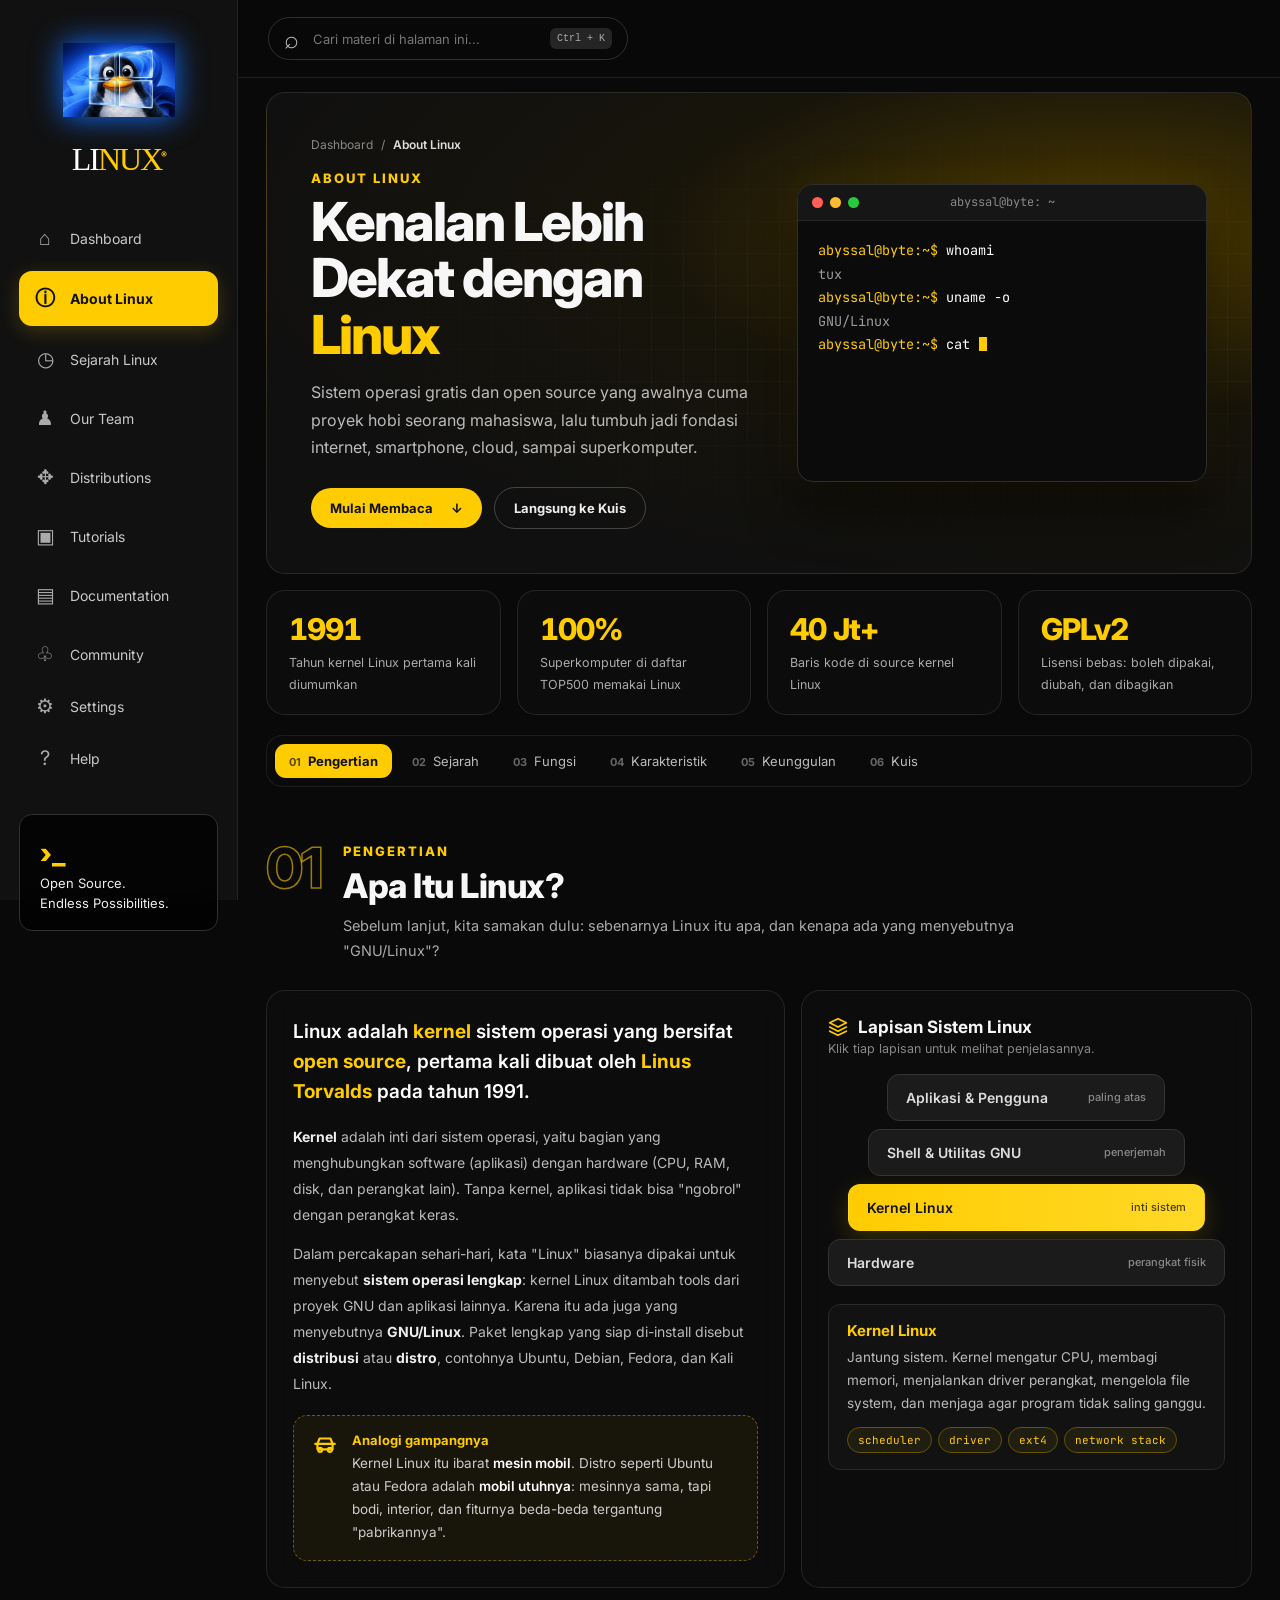
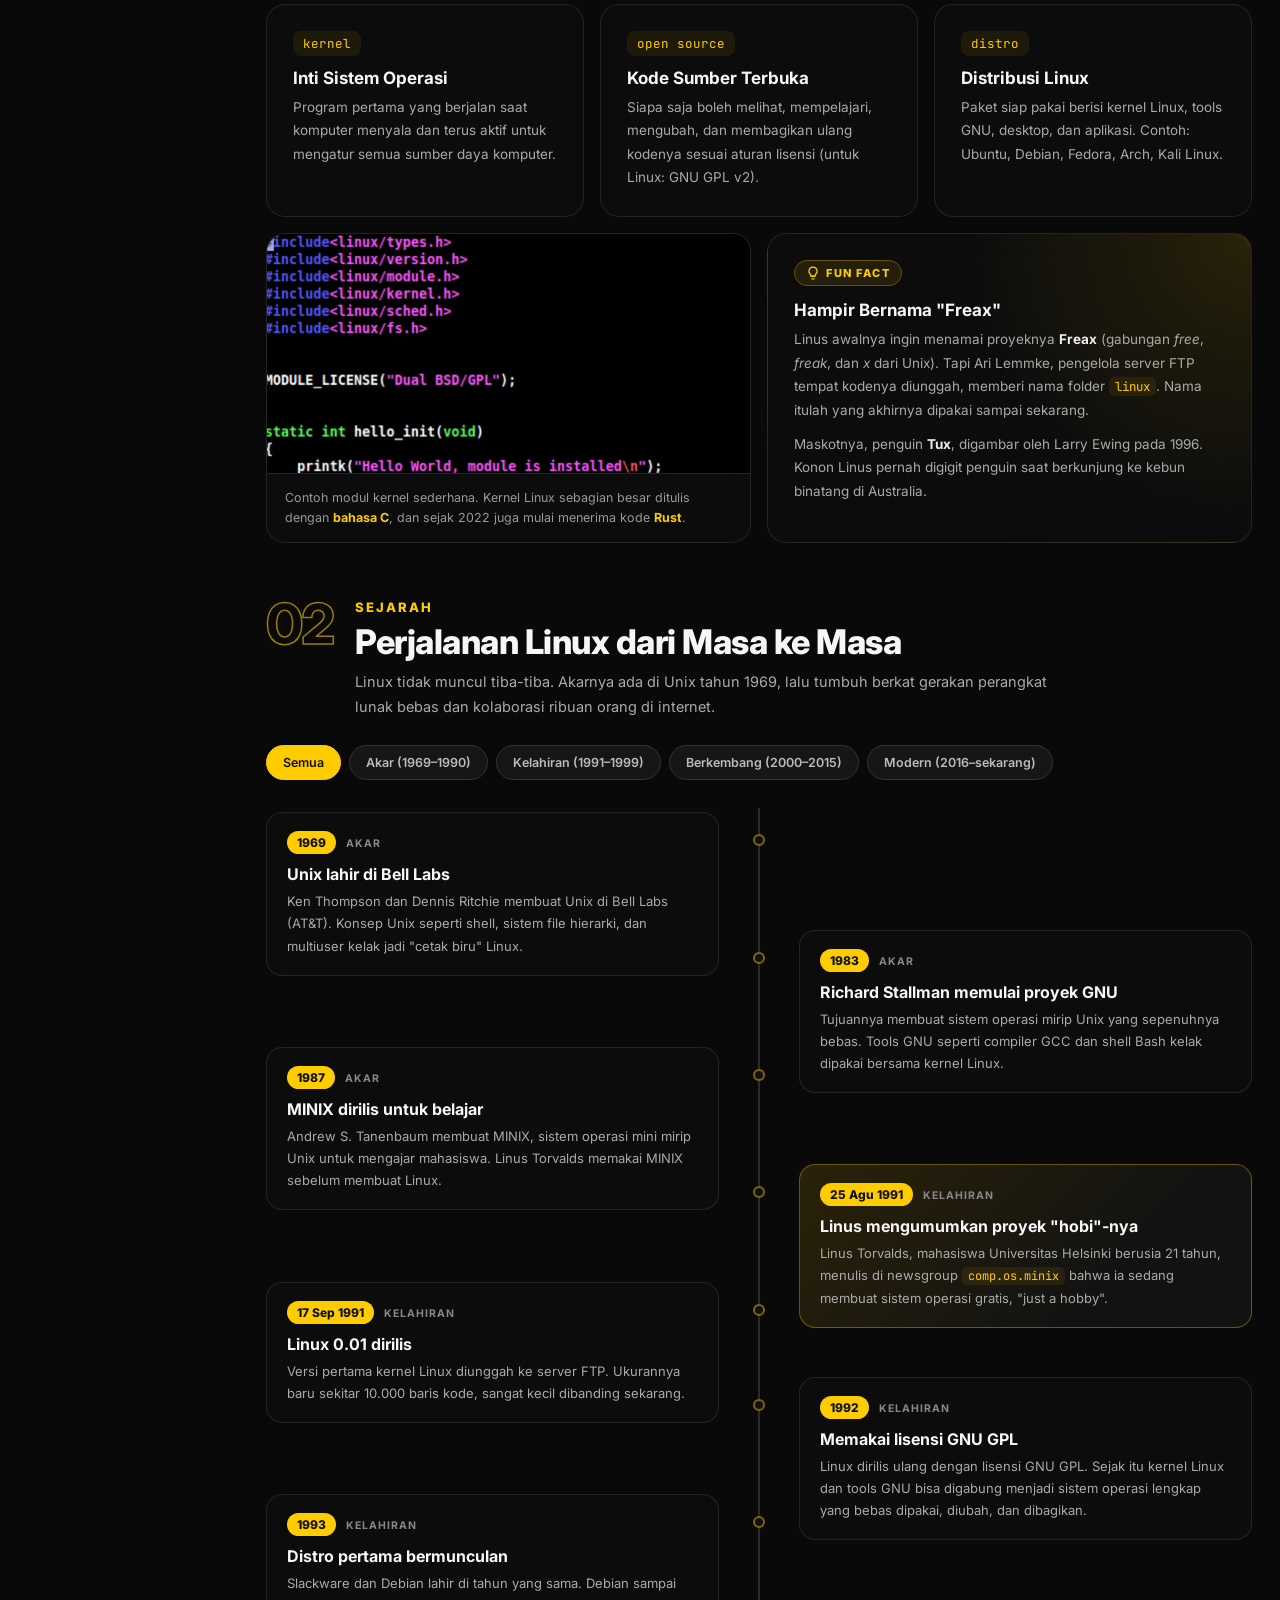
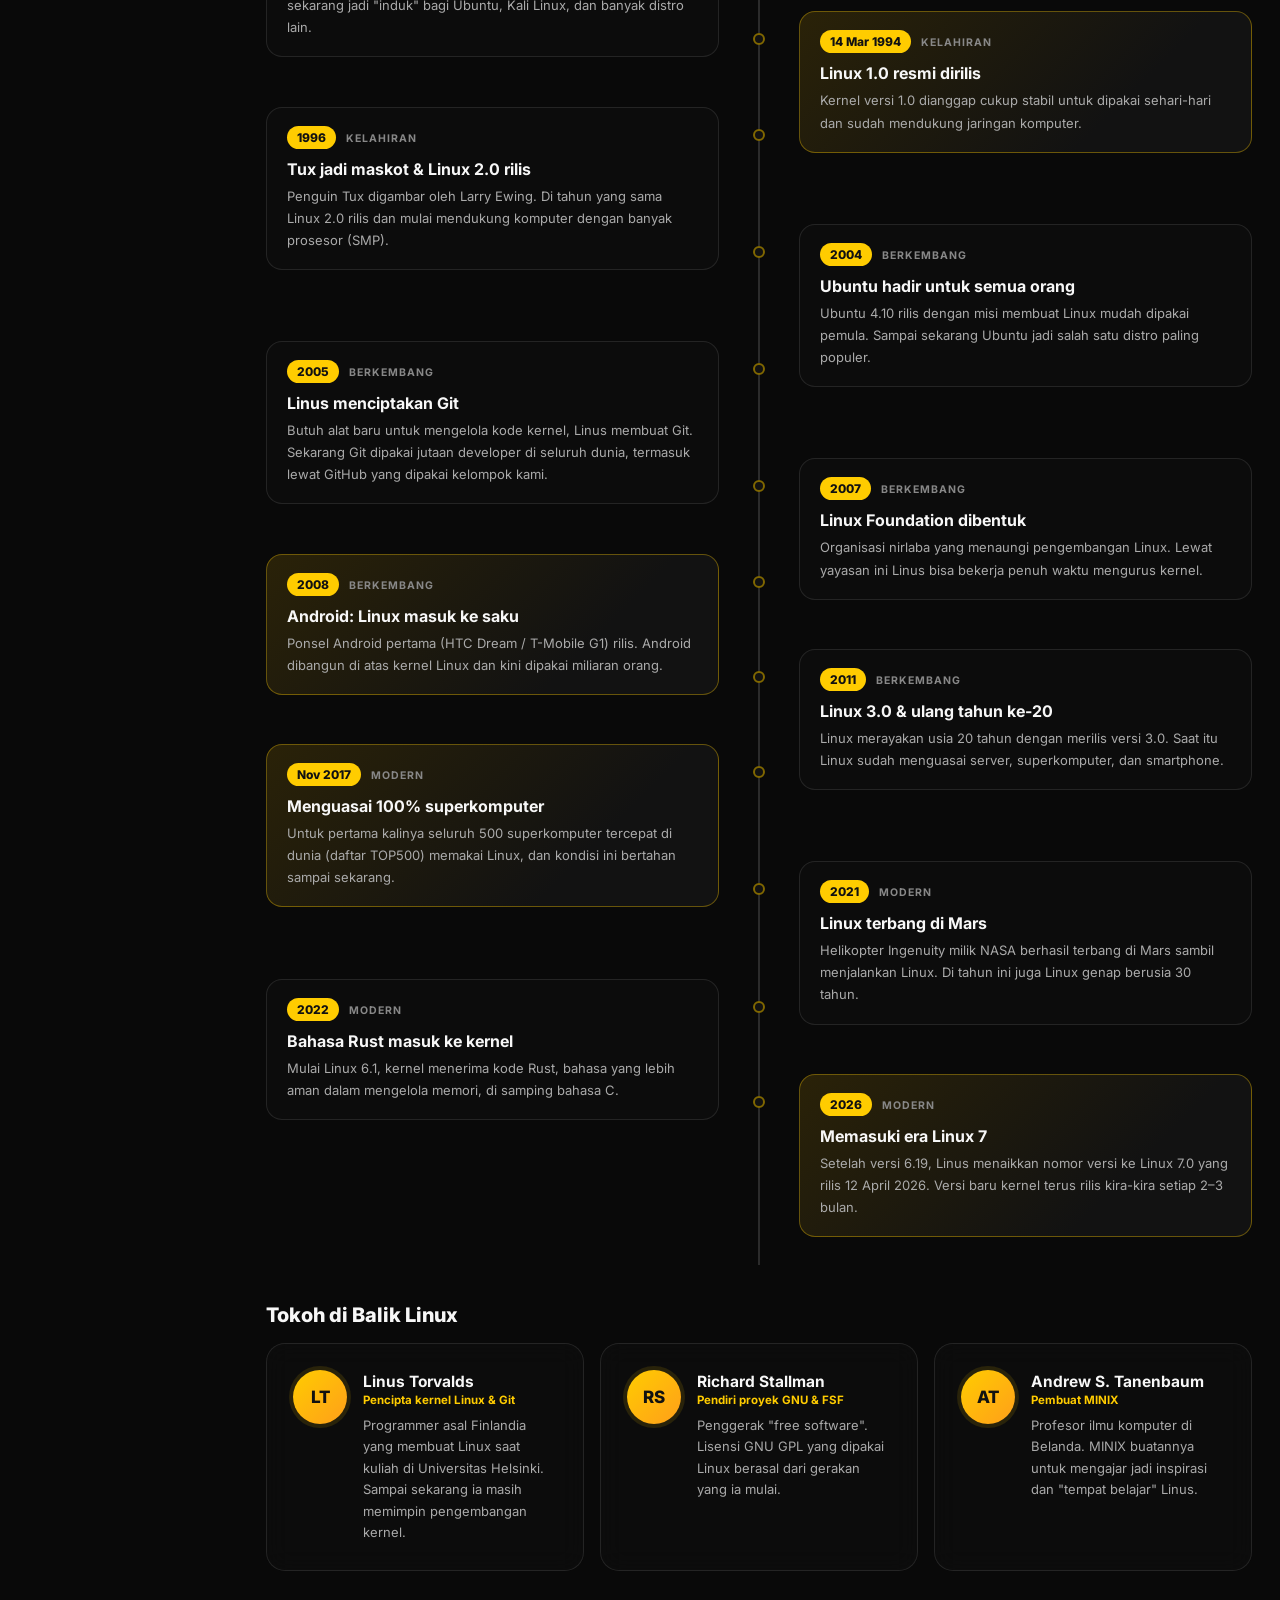
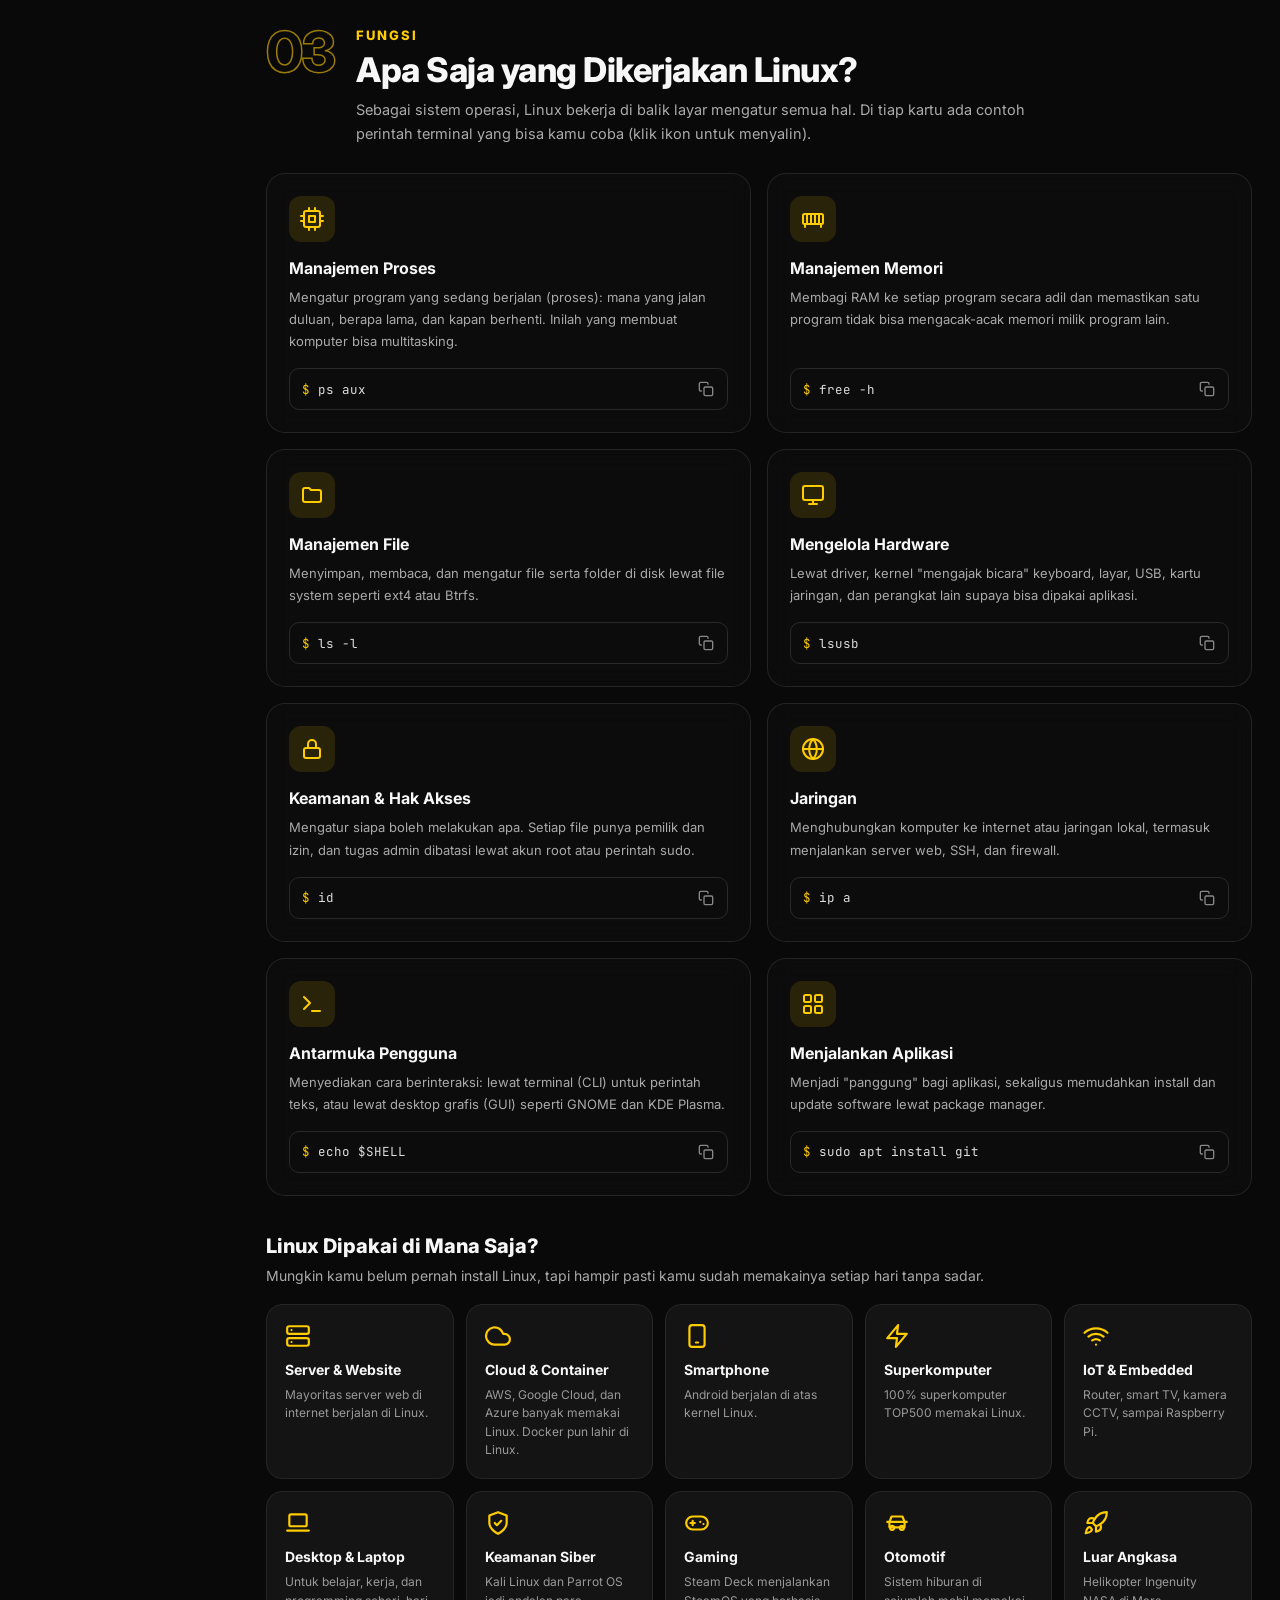
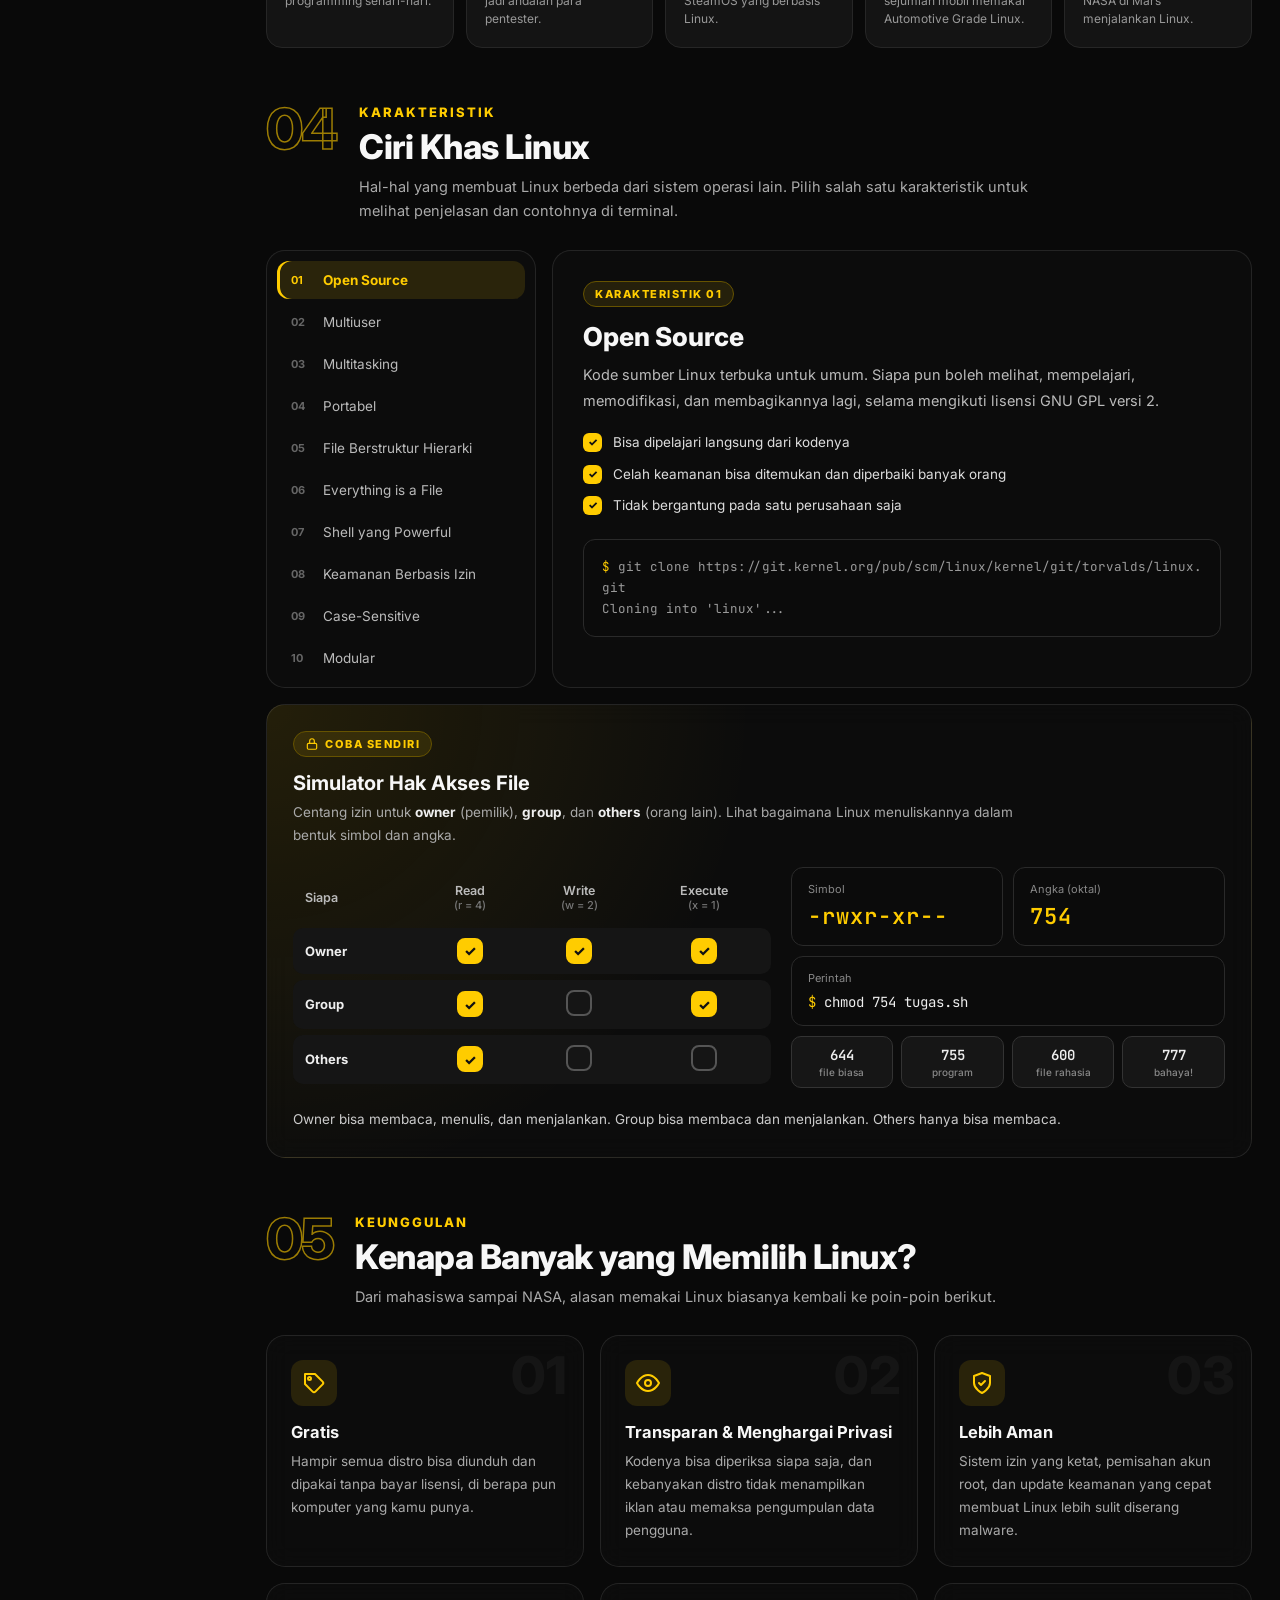
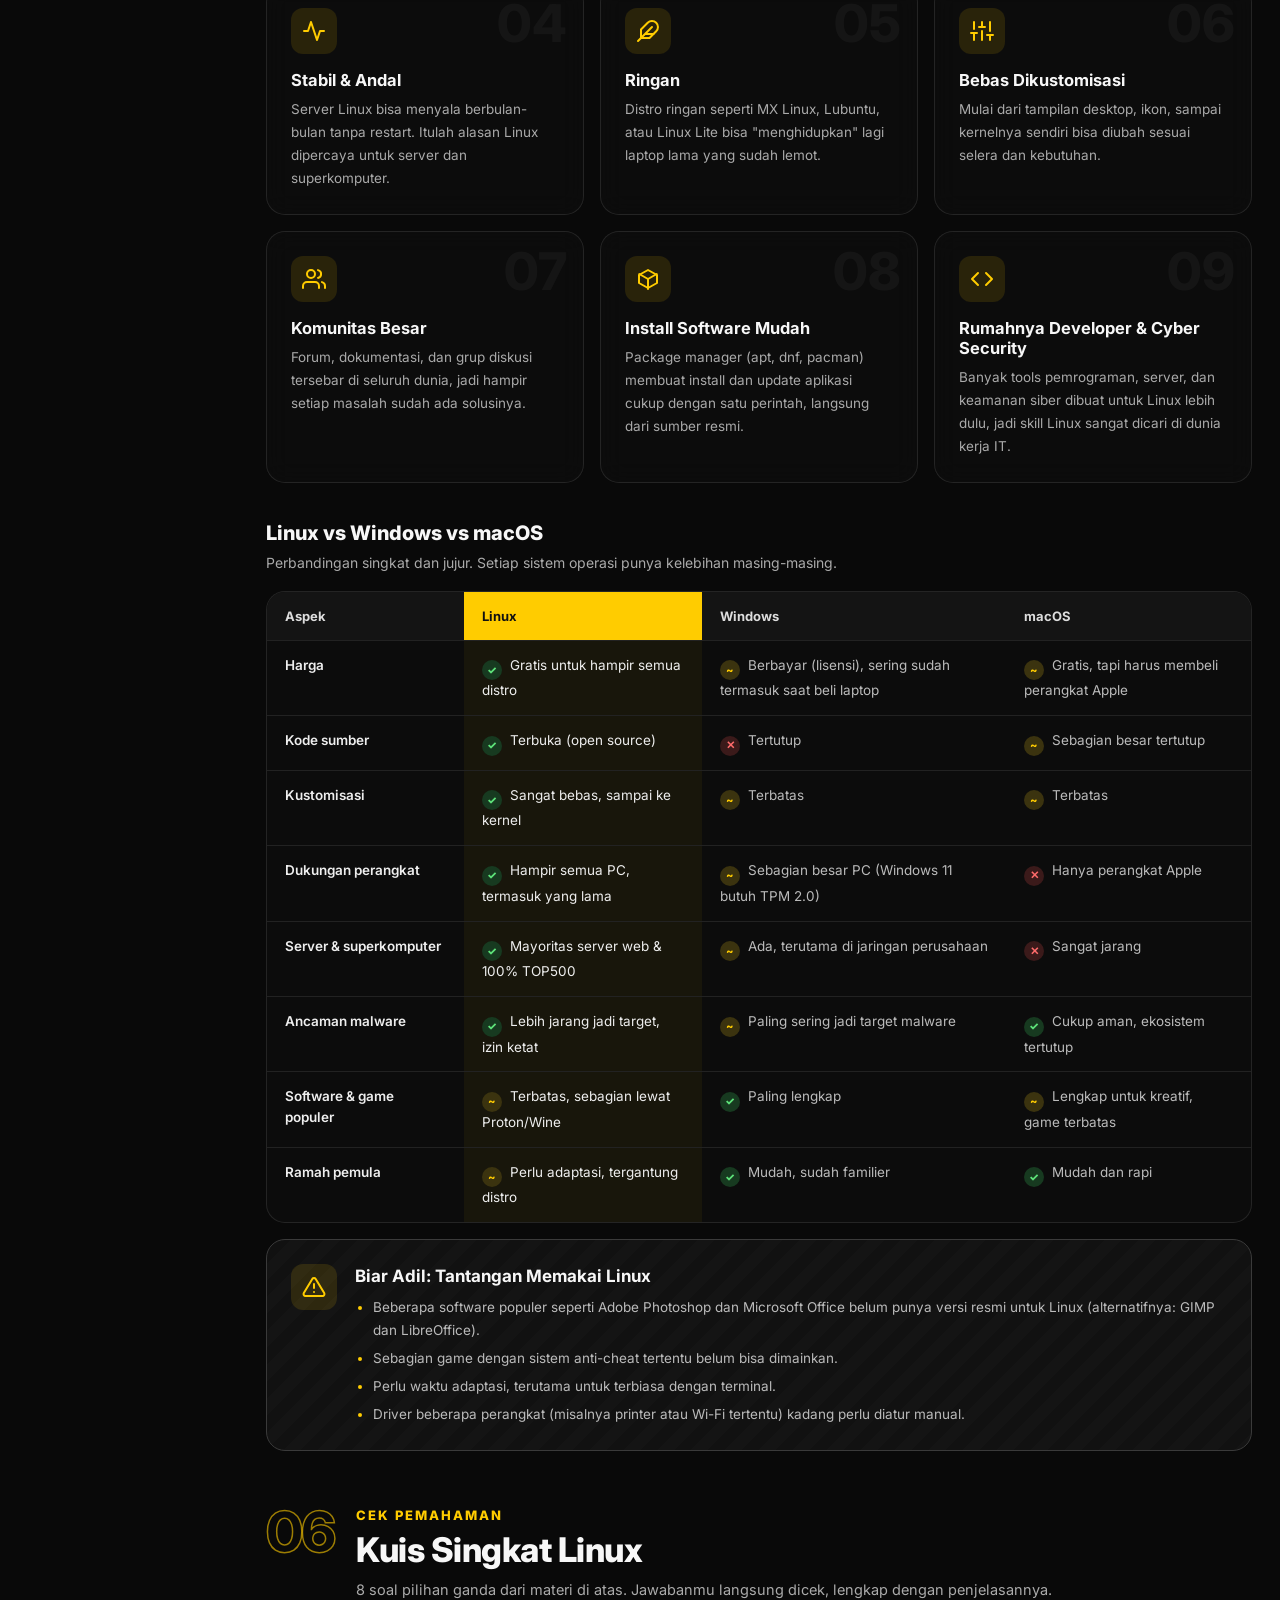
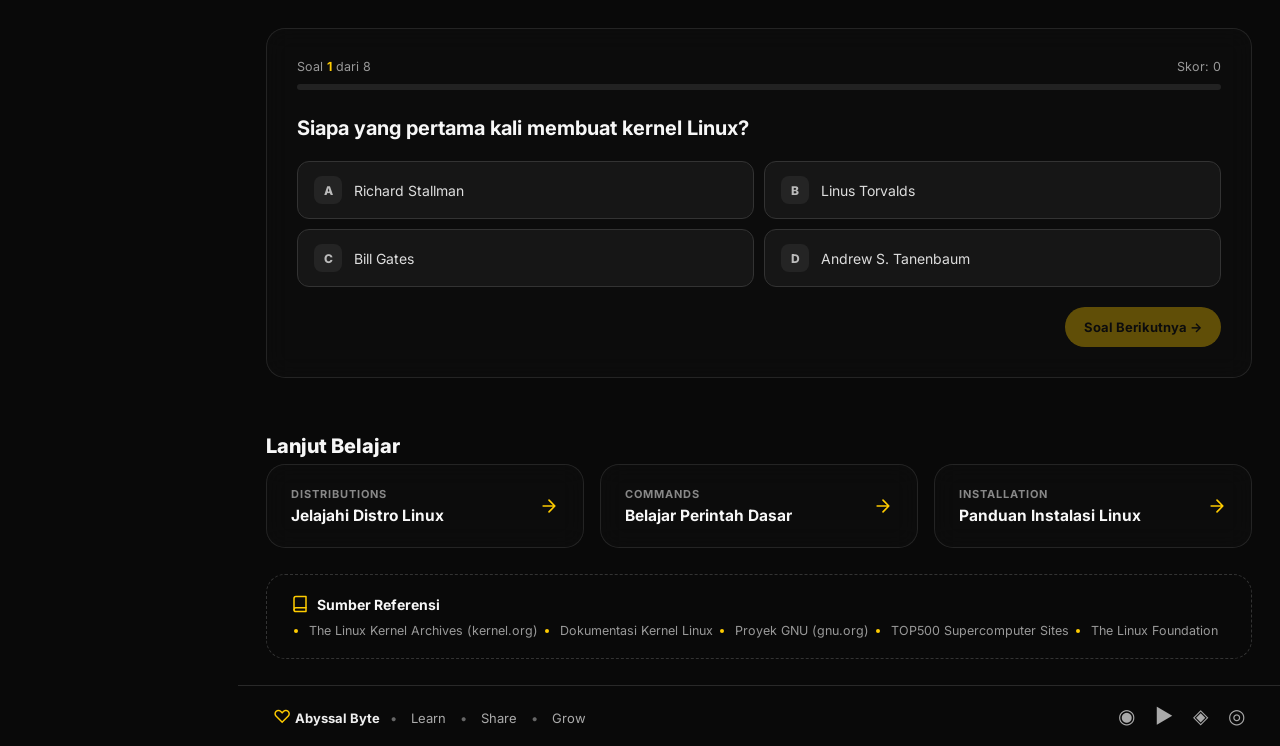
==== about.html @ d7df20f8 "Tambah halaman About Linux (about.html) Halaman About Linux (Frontend 2) berisi: - Pengertian Linux" ====
<!DOCTYPE html>
<html lang="id">
<head>
  <meta charset="UTF-8" />
  <meta name="viewport" content="width=device-width, initial-scale=1.0" />
  <title>About Linux | LINUX_ABYSSAL_BYTE</title>
  <meta name="description" content="Kenalan dengan Linux: pengertian, sejarah, fungsi, karakteristik, dan keunggulan sistem operasi open source." />
  <link rel="preconnect" href="https://fonts.googleapis.com">
  <link rel="preconnect" href="https://fonts.gstatic.com" crossorigin>
  <link href="https://fonts.googleapis.com/css2?family=Inter:wght@400;500;600;700;800&family=JetBrains+Mono:wght@400;600&display=swap" rel="stylesheet">
  <link rel="stylesheet" href="style.css" />
  <link rel="stylesheet" href="about.css" />
  <!-- Menandai bahwa JavaScript aktif, supaya animasi & tab hanya disembunyikan kalau JS jalan -->
  <script>document.documentElement.classList.add("al-js");</script>
</head>
<body>
  <!-- =========================================================
       ABOUT.HTML - Frontend Developer 2
       Halaman About Linux: Pengertian, Sejarah, Fungsi,
       Karakteristik, Keunggulan (+ kuis).
       Semua class khusus halaman ini diawali "al-" (About Linux)
       supaya tidak bentrok dengan style.css.
       ========================================================= -->

  <!-- Kumpulan ikon SVG. Dipanggil dengan <svg><use href="#i-nama"/></svg> -->
  <svg width="0" height="0" style="position:absolute" aria-hidden="true">
    <defs>
      <symbol id="i-cpu" viewBox="0 0 24 24"><rect x="4" y="4" width="16" height="16" rx="2"/><rect x="9" y="9" width="6" height="6"/><path d="M9 1v3M15 1v3M9 20v3M15 20v3M20 9h3M20 14h3M1 9h3M1 14h3"/></symbol>
      <symbol id="i-memory" viewBox="0 0 24 24"><rect x="2" y="7" width="20" height="10" rx="1.5"/><path d="M6 7v10M10 7v10M14 7v10M18 7v10M4 17v3M20 17v3"/></symbol>
      <symbol id="i-folder" viewBox="0 0 24 24"><path d="M3 7a2 2 0 0 1 2-2h4l2 2h8a2 2 0 0 1 2 2v8a2 2 0 0 1-2 2H5a2 2 0 0 1-2-2z"/></symbol>
      <symbol id="i-monitor" viewBox="0 0 24 24"><rect x="2" y="3" width="20" height="14" rx="2"/><path d="M8 21h8M12 17v4"/></symbol>
      <symbol id="i-lock" viewBox="0 0 24 24"><rect x="4" y="11" width="16" height="10" rx="2"/><path d="M8 11V7a4 4 0 0 1 8 0v4"/></symbol>
      <symbol id="i-globe" viewBox="0 0 24 24"><circle cx="12" cy="12" r="10"/><path d="M2 12h20M12 2a15 15 0 0 1 0 20 15 15 0 0 1 0-20z"/></symbol>
      <symbol id="i-terminal" viewBox="0 0 24 24"><path d="M4 17l6-6-6-6M12 19h8"/></symbol>
      <symbol id="i-apps" viewBox="0 0 24 24"><rect x="3" y="3" width="7" height="7" rx="1.5"/><rect x="14" y="3" width="7" height="7" rx="1.5"/><rect x="3" y="14" width="7" height="7" rx="1.5"/><rect x="14" y="14" width="7" height="7" rx="1.5"/></symbol>
      <symbol id="i-tag" viewBox="0 0 24 24"><path d="M20.6 13.4l-7.2 7.2a2 2 0 0 1-2.8 0L3 13V3h10l7.6 7.6a2 2 0 0 1 0 2.8z"/><circle cx="7.5" cy="7.5" r="1.5"/></symbol>
      <symbol id="i-eye" viewBox="0 0 24 24"><path d="M1 12s4-8 11-8 11 8 11 8-4 8-11 8-11-8-11-8z"/><circle cx="12" cy="12" r="3"/></symbol>
      <symbol id="i-shield" viewBox="0 0 24 24"><path d="M12 22s8-4 8-10V5l-8-3-8 3v7c0 6 8 10 8 10z"/><path d="M9 12l2 2 4-4"/></symbol>
      <symbol id="i-pulse" viewBox="0 0 24 24"><path d="M22 12h-4l-3 9L9 3l-3 9H2"/></symbol>
      <symbol id="i-feather" viewBox="0 0 24 24"><path d="M20.2 12.2a6 6 0 0 0-8.5-8.5L5 10.5V19h8.5z"/><path d="M16 8L2 22M17.5 15H9"/></symbol>
      <symbol id="i-sliders" viewBox="0 0 24 24"><path d="M4 21v-7M4 10V3M12 21v-9M12 8V3M20 21v-5M20 12V3M1 14h6M9 8h6M17 16h6"/></symbol>
      <symbol id="i-users" viewBox="0 0 24 24"><path d="M17 21v-2a4 4 0 0 0-4-4H5a4 4 0 0 0-4 4v2"/><circle cx="9" cy="7" r="4"/><path d="M23 21v-2a4 4 0 0 0-3-3.9M16 3.1a4 4 0 0 1 0 7.8"/></symbol>
      <symbol id="i-package" viewBox="0 0 24 24"><path d="M21 16V8l-9-5-9 5v8l9 5 9-5z"/><path d="M3.3 7L12 12l8.7-5M12 22V12"/></symbol>
      <symbol id="i-code" viewBox="0 0 24 24"><path d="M16 18l6-6-6-6M8 6l-6 6 6 6"/></symbol>
      <symbol id="i-server" viewBox="0 0 24 24"><rect x="2" y="3" width="20" height="7" rx="2"/><rect x="2" y="14" width="20" height="7" rx="2"/><path d="M6 6.5h.01M6 17.5h.01"/></symbol>
      <symbol id="i-cloud" viewBox="0 0 24 24"><path d="M18 10h-1.3A8 8 0 1 0 9 20h9a5 5 0 0 0 0-10z"/></symbol>
      <symbol id="i-phone" viewBox="0 0 24 24"><rect x="5" y="2" width="14" height="20" rx="2.5"/><path d="M11 18h2"/></symbol>
      <symbol id="i-zap" viewBox="0 0 24 24"><path d="M13 2L3 14h9l-1 8 10-12h-9z"/></symbol>
      <symbol id="i-wifi" viewBox="0 0 24 24"><path d="M5 12.6a11 11 0 0 1 14 0M1.4 9a16 16 0 0 1 21.2 0M8.5 16.1a6 6 0 0 1 7 0M12 20h.01"/></symbol>
      <symbol id="i-laptop" viewBox="0 0 24 24"><rect x="4" y="4" width="16" height="11" rx="1.5"/><path d="M2 19h20"/></symbol>
      <symbol id="i-gamepad" viewBox="0 0 24 24"><rect x="2" y="6" width="20" height="12" rx="6"/><path d="M6 12h4M8 10v4M15 11h.01M18 13h.01"/></symbol>
      <symbol id="i-car" viewBox="0 0 24 24"><path d="M5 16V11l2-5h10l2 5v5z"/><path d="M3 11h18"/><circle cx="7.5" cy="16.5" r="1.8"/><circle cx="16.5" cy="16.5" r="1.8"/></symbol>
      <symbol id="i-rocket" viewBox="0 0 24 24"><path d="M4.5 16.5c-1.5 1.3-2 5-2 5s3.7-.5 5-2c.7-.8.7-2.1-.1-2.9a2.2 2.2 0 0 0-2.9-.1z"/><path d="M12 15l-3-3a22 22 0 0 1 2-4A12.9 12.9 0 0 1 22 2c0 2.7-.8 7.5-6 11a22.4 22.4 0 0 1-4 2z"/><path d="M9 12H4s.6-3 2-4c1.6-1.1 5 0 5 0M12 15v5s3-.6 4-2c1.1-1.6 0-5 0-5"/></symbol>
      <symbol id="i-layers" viewBox="0 0 24 24"><path d="M12 2L2 7l10 5 10-5z"/><path d="M2 17l10 5 10-5M2 12l10 5 10-5"/></symbol>
      <symbol id="i-copy" viewBox="0 0 24 24"><rect x="9" y="9" width="13" height="13" rx="2"/><path d="M5 15H4a2 2 0 0 1-2-2V4a2 2 0 0 1 2-2h9a2 2 0 0 1 2 2v1"/></symbol>
      <symbol id="i-check" viewBox="0 0 24 24"><path d="M20 6L9 17l-5-5"/></symbol>
      <symbol id="i-arrow-up" viewBox="0 0 24 24"><path d="M12 19V5M5 12l7-7 7 7"/></symbol>
      <symbol id="i-arrow-right" viewBox="0 0 24 24"><path d="M5 12h14M12 5l7 7-7 7"/></symbol>
      <symbol id="i-bulb" viewBox="0 0 24 24"><path d="M9 18h6M10 22h4M12 2a7 7 0 0 0-4 12.7V17h8v-2.3A7 7 0 0 0 12 2z"/></symbol>
      <symbol id="i-alert" viewBox="0 0 24 24"><path d="M10.3 3.9L1.8 18a2 2 0 0 0 1.7 3h17a2 2 0 0 0 1.7-3L13.7 3.9a2 2 0 0 0-3.4 0z"/><path d="M12 9v4M12 17h.01"/></symbol>
      <symbol id="i-book" viewBox="0 0 24 24"><path d="M4 19.5A2.5 2.5 0 0 1 6.5 17H20V2H6.5A2.5 2.5 0 0 0 4 4.5z"/><path d="M4 19.5A2.5 2.5 0 0 0 6.5 22H20v-5"/></symbol>
      <symbol id="i-refresh" viewBox="0 0 24 24"><path d="M23 4v6h-6M1 20v-6h6"/><path d="M3.5 9a9 9 0 0 1 14.9-3.4L23 10M1 14l4.6 4.4A9 9 0 0 0 20.5 15"/></symbol>
    </defs>
  </svg>

  <!-- Garis progres baca di paling atas layar -->
  <div class="al-progress" id="alProgress" aria-hidden="true"></div>

  <!-- ========== SIDEBAR (sama dengan index.html) ========== -->
  <aside class="sidebar" id="sidebar">
    <a class="brand" href="index.html">
      <img src="assets/linux.jpg" alt="Logo penguin Linux" />
      <span class="logo-text"><b>LI</b><strong>NUX</strong><sup>®</sup></span>
    </a>

    <nav class="nav-menu">
      <a class="nav-link" href="index.html"><span>⌂</span>Dashboard</a>
      <a class="nav-link active" href="about.html" aria-current="page"><span>ⓘ</span>About Linux</a>
      <a class="nav-link" href="#sejarah"><span>◷</span>Sejarah Linux</a>
      <a class="nav-link" href="index.html#team"><span>♟</span>Our Team</a>
      <a class="nav-link" href="index.html#distros"><span>✥</span>Distributions</a>
      <a class="nav-link" href="index.html#tutorials"><span>▣</span>Tutorials</a>
      <a class="nav-link" href="index.html#docs"><span>▤</span>Documentation</a>
      <a class="nav-link" href="index.html#community"><span>♧</span>Community</a>
    </nav>

    <div class="sidebar-bottom">
      <a class="nav-link" href="index.html#settings"><span>⚙</span>Settings</a>
      <a class="nav-link" href="index.html#help"><span>?</span>Help</a>
      <div class="sidebar-note"><span class="terminal-mark">›_</span><br>Open Source.<br>Endless Possibilities.</div>
    </div>
  </aside>

  <main class="main-content al-page" id="top">
    <!-- ========== TOPBAR (sama dengan index.html) ========== -->
    <header class="topbar">
      <button class="menu-toggle" id="menuToggle" aria-label="Buka menu">☰</button>
      <label class="search-box">
        <span>⌕</span>
        <input id="searchInput" type="search" placeholder="Cari materi di halaman ini..." />
        <kbd>Ctrl + K</kbd>
      </label>
    </header>

    <!-- ========== HERO ========== -->
    <section class="al-hero" aria-labelledby="alTitle">
      <div class="al-hero-copy">
        <nav class="al-breadcrumb" aria-label="Breadcrumb">
          <a href="index.html">Dashboard</a><span>/</span><b>About Linux</b>
        </nav>
        <p class="eyebrow al-eyebrow">ABOUT LINUX</p>
        <h1 id="alTitle">Kenalan Lebih Dekat dengan <em>Linux</em></h1>
        <p class="al-hero-sub">Sistem operasi gratis dan open source yang awalnya cuma proyek hobi seorang mahasiswa, lalu tumbuh jadi fondasi internet, smartphone, cloud, sampai superkomputer.</p>
        <div class="al-hero-actions">
          <a class="primary-button" href="#pengertian">Mulai Membaca <span>↓</span></a>
          <a class="al-ghost-btn" href="#kuis">Langsung ke Kuis</a>
        </div>
      </div>

      <div class="al-terminal" role="img" aria-label="Animasi terminal Linux yang memperkenalkan Linux">
        <div class="al-terminal-bar"><i></i><i></i><i></i><span>abyssal@byte: ~</span></div>
        <!-- Isi ini akan diketik ulang oleh about.js (animasi mengetik) -->
        <div class="al-terminal-body" id="alTerminal">
          <div><span class="al-t-prompt">abyssal@byte:~$ </span><span class="al-t-cmd">whoami</span></div>
          <div class="al-t-out">tux</div>
          <div><span class="al-t-prompt">abyssal@byte:~$ </span><span class="al-t-cmd">uname -o</span></div>
          <div class="al-t-out">GNU/Linux</div>
        </div>
      </div>
    </section>

    <!-- ========== ANGKA PENTING ========== -->
    <section class="al-stats" aria-label="Angka penting tentang Linux">
      <div class="al-stat al-reveal">
        <strong data-count="1991" data-from="1950">1991</strong>
        <span>Tahun kernel Linux pertama kali diumumkan</span>
      </div>
      <div class="al-stat al-reveal">
        <strong data-count="100" data-suffix="%">100%</strong>
        <span>Superkomputer di daftar TOP500 memakai Linux</span>
      </div>
      <div class="al-stat al-reveal">
        <strong data-count="40" data-suffix=" Jt+">40 Jt+</strong>
        <span>Baris kode di source kernel Linux</span>
      </div>
      <div class="al-stat al-reveal">
        <strong>GPLv2</strong>
        <span>Lisensi bebas: boleh dipakai, diubah, dan dibagikan</span>
      </div>
    </section>

    <!-- ========== SUB-NAVIGASI (menempel saat di-scroll) ========== -->
    <nav class="al-subnav" id="alSubnav" aria-label="Bagian halaman About Linux">
      <a href="#pengertian" class="is-active"><b>01</b>Pengertian</a>
      <a href="#sejarah"><b>02</b>Sejarah</a>
      <a href="#fungsi"><b>03</b>Fungsi</a>
      <a href="#karakteristik"><b>04</b>Karakteristik</a>
      <a href="#keunggulan"><b>05</b>Keunggulan</a>
      <a href="#kuis"><b>06</b>Kuis</a>
    </nav>

    <!-- =====================================================
         01. PENGERTIAN
         ===================================================== -->
    <section class="al-section" id="pengertian" aria-labelledby="h-pengertian">
      <header class="al-section-head al-reveal">
        <span class="al-num" aria-hidden="true">01</span>
        <div>
          <p class="eyebrow al-eyebrow">PENGERTIAN</p>
          <h2 id="h-pengertian">Apa Itu Linux?</h2>
          <p>Sebelum lanjut, kita samakan dulu: sebenarnya Linux itu apa, dan kenapa ada yang menyebutnya "GNU/Linux"?</p>
        </div>
      </header>

      <div class="al-intro-grid">
        <article class="al-card al-reveal">
          <p class="al-lead">Linux adalah <b>kernel</b> sistem operasi yang bersifat <b>open source</b>, pertama kali dibuat oleh <b>Linus Torvalds</b> pada tahun 1991.</p>
          <p class="al-text"><b>Kernel</b> adalah inti dari sistem operasi, yaitu bagian yang menghubungkan software (aplikasi) dengan hardware (CPU, RAM, disk, dan perangkat lain). Tanpa kernel, aplikasi tidak bisa "ngobrol" dengan perangkat keras.</p>
          <p class="al-text">Dalam percakapan sehari-hari, kata "Linux" biasanya dipakai untuk menyebut <b>sistem operasi lengkap</b>: kernel Linux ditambah tools dari proyek GNU dan aplikasi lainnya. Karena itu ada juga yang menyebutnya <b>GNU/Linux</b>. Paket lengkap yang siap di-install disebut <b>distribusi</b> atau <b>distro</b>, contohnya Ubuntu, Debian, Fedora, dan Kali Linux.</p>

          <div class="al-analogy">
            <svg class="al-svg" aria-hidden="true"><use href="#i-car"/></svg>
            <div>
              <b>Analogi gampangnya</b>
              <p>Kernel Linux itu ibarat <em>mesin mobil</em>. Distro seperti Ubuntu atau Fedora adalah <em>mobil utuhnya</em>: mesinnya sama, tapi bodi, interior, dan fiturnya beda-beda tergantung "pabrikannya".</p>
            </div>
          </div>
        </article>

        <!-- Diagram lapisan: diklik untuk ganti penjelasan (lihat about.js bagian 6) -->
        <article class="al-card al-layers-card al-reveal">
          <h3 class="al-card-title"><svg class="al-svg" aria-hidden="true"><use href="#i-layers"/></svg>Lapisan Sistem Linux</h3>
          <p class="al-hint">Klik tiap lapisan untuk melihat penjelasannya.</p>

          <div class="al-layers">
            <button class="al-layer" type="button" data-layer="0" aria-pressed="false">Aplikasi &amp; Pengguna <small>paling atas</small></button>
            <button class="al-layer" type="button" data-layer="1" aria-pressed="false">Shell &amp; Utilitas GNU <small>penerjemah</small></button>
            <button class="al-layer is-active" type="button" data-layer="2" aria-pressed="true">Kernel Linux <small>inti sistem</small></button>
            <button class="al-layer" type="button" data-layer="3" aria-pressed="false">Hardware <small>perangkat fisik</small></button>
          </div>

          <div class="al-layer-detail" id="alLayerDetail" aria-live="polite">
            <h4>Kernel Linux</h4>
            <p>Jantung sistem. Kernel mengatur CPU, membagi memori, menjalankan driver perangkat, mengelola file system, dan menjaga agar program tidak saling ganggu.</p>
            <div class="al-chips"><span>scheduler</span><span>driver</span><span>ext4</span><span>network stack</span></div>
          </div>
        </article>
      </div>

      <div class="al-terms">
        <article class="al-card al-term al-reveal al-searchable">
          <span class="al-term-word">kernel</span>
          <h3>Inti Sistem Operasi</h3>
          <p>Program pertama yang berjalan saat komputer menyala dan terus aktif untuk mengatur semua sumber daya komputer.</p>
        </article>
        <article class="al-card al-term al-reveal al-searchable">
          <span class="al-term-word">open source</span>
          <h3>Kode Sumber Terbuka</h3>
          <p>Siapa saja boleh melihat, mempelajari, mengubah, dan membagikan ulang kodenya sesuai aturan lisensi (untuk Linux: GNU GPL v2).</p>
        </article>
        <article class="al-card al-term al-reveal al-searchable">
          <span class="al-term-word">distro</span>
          <h3>Distribusi Linux</h3>
          <p>Paket siap pakai berisi kernel Linux, tools GNU, desktop, dan aplikasi. Contoh: Ubuntu, Debian, Fedora, Arch, Kali Linux.</p>
        </article>
      </div>

      <div class="al-split">
        <figure class="al-card al-figure al-reveal">
          <img src="assets/code.png" alt="Contoh kode modul kernel Linux sederhana yang ditulis dengan bahasa C" loading="lazy" />
          <figcaption>Contoh modul kernel sederhana. Kernel Linux sebagian besar ditulis dengan <b>bahasa C</b>, dan sejak 2022 juga mulai menerima kode <b>Rust</b>.</figcaption>
        </figure>
        <article class="al-card al-funfact al-reveal al-searchable">
          <span class="al-badge"><svg class="al-svg" aria-hidden="true"><use href="#i-bulb"/></svg>FUN FACT</span>
          <h3>Hampir Bernama "Freax"</h3>
          <p>Linus awalnya ingin menamai proyeknya <b>Freax</b> (gabungan <i>free</i>, <i>freak</i>, dan <i>x</i> dari Unix). Tapi Ari Lemmke, pengelola server FTP tempat kodenya diunggah, memberi nama folder <code>linux</code>. Nama itulah yang akhirnya dipakai sampai sekarang.</p>
          <p>Maskotnya, penguin <b>Tux</b>, digambar oleh Larry Ewing pada 1996. Konon Linus pernah digigit penguin saat berkunjung ke kebun binatang di Australia.</p>
        </article>
      </div>
    </section>

    <!-- =====================================================
         02. SEJARAH
         ===================================================== -->
    <section class="al-section" id="sejarah" aria-labelledby="h-sejarah">
      <header class="al-section-head al-reveal">
        <span class="al-num" aria-hidden="true">02</span>
        <div>
          <p class="eyebrow al-eyebrow">SEJARAH</p>
          <h2 id="h-sejarah">Perjalanan Linux dari Masa ke Masa</h2>
          <p>Linux tidak muncul tiba-tiba. Akarnya ada di Unix tahun 1969, lalu tumbuh berkat gerakan perangkat lunak bebas dan kolaborasi ribuan orang di internet.</p>
        </div>
      </header>

      <!-- Tombol filter era (lihat about.js bagian 7) -->
      <div class="al-filter al-reveal" role="group" aria-label="Filter era sejarah">
        <button type="button" class="is-active" data-filter="all" aria-pressed="true">Semua</button>
        <button type="button" data-filter="akar" aria-pressed="false">Akar (1969–1990)</button>
        <button type="button" data-filter="lahir" aria-pressed="false">Kelahiran (1991–1999)</button>
        <button type="button" data-filter="tumbuh" aria-pressed="false">Berkembang (2000–2015)</button>
        <button type="button" data-filter="modern" aria-pressed="false">Modern (2016–sekarang)</button>
      </div>

      <div class="al-timeline" id="alTimeline">
        <div class="al-timeline-fill" id="alTimelineFill" aria-hidden="true"></div>

        <article class="al-event al-searchable is-first" data-era="akar" data-side="left">
          <div class="al-event-card al-reveal">
            <time>1969</time><span class="al-era">Akar</span>
            <h3>Unix lahir di Bell Labs</h3>
            <p>Ken Thompson dan Dennis Ritchie membuat Unix di Bell Labs (AT&amp;T). Konsep Unix seperti shell, sistem file hierarki, dan multiuser kelak jadi "cetak biru" Linux.</p>
          </div>
        </article>

        <article class="al-event al-searchable" data-era="akar" data-side="right">
          <div class="al-event-card al-reveal">
            <time>1983</time><span class="al-era">Akar</span>
            <h3>Richard Stallman memulai proyek GNU</h3>
            <p>Tujuannya membuat sistem operasi mirip Unix yang sepenuhnya bebas. Tools GNU seperti compiler GCC dan shell Bash kelak dipakai bersama kernel Linux.</p>
          </div>
        </article>

        <article class="al-event al-searchable" data-era="akar" data-side="left">
          <div class="al-event-card al-reveal">
            <time>1987</time><span class="al-era">Akar</span>
            <h3>MINIX dirilis untuk belajar</h3>
            <p>Andrew S. Tanenbaum membuat MINIX, sistem operasi mini mirip Unix untuk mengajar mahasiswa. Linus Torvalds memakai MINIX sebelum membuat Linux.</p>
          </div>
        </article>

        <article class="al-event al-searchable is-highlight" data-era="lahir" data-side="right">
          <div class="al-event-card al-reveal">
            <time>25 Agu 1991</time><span class="al-era">Kelahiran</span>
            <h3>Linus mengumumkan proyek "hobi"-nya</h3>
            <p>Linus Torvalds, mahasiswa Universitas Helsinki berusia 21 tahun, menulis di newsgroup <code>comp.os.minix</code> bahwa ia sedang membuat sistem operasi gratis, "just a hobby".</p>
          </div>
        </article>

        <article class="al-event al-searchable" data-era="lahir" data-side="left">
          <div class="al-event-card al-reveal">
            <time>17 Sep 1991</time><span class="al-era">Kelahiran</span>
            <h3>Linux 0.01 dirilis</h3>
            <p>Versi pertama kernel Linux diunggah ke server FTP. Ukurannya baru sekitar 10.000 baris kode, sangat kecil dibanding sekarang.</p>
          </div>
        </article>

        <article class="al-event al-searchable" data-era="lahir" data-side="right">
          <div class="al-event-card al-reveal">
            <time>1992</time><span class="al-era">Kelahiran</span>
            <h3>Memakai lisensi GNU GPL</h3>
            <p>Linux dirilis ulang dengan lisensi GNU GPL. Sejak itu kernel Linux dan tools GNU bisa digabung menjadi sistem operasi lengkap yang bebas dipakai, diubah, dan dibagikan.</p>
          </div>
        </article>

        <article class="al-event al-searchable" data-era="lahir" data-side="left">
          <div class="al-event-card al-reveal">
            <time>1993</time><span class="al-era">Kelahiran</span>
            <h3>Distro pertama bermunculan</h3>
            <p>Slackware dan Debian lahir di tahun yang sama. Debian sampai sekarang jadi "induk" bagi Ubuntu, Kali Linux, dan banyak distro lain.</p>
          </div>
        </article>

        <article class="al-event al-searchable is-highlight" data-era="lahir" data-side="right">
          <div class="al-event-card al-reveal">
            <time>14 Mar 1994</time><span class="al-era">Kelahiran</span>
            <h3>Linux 1.0 resmi dirilis</h3>
            <p>Kernel versi 1.0 dianggap cukup stabil untuk dipakai sehari-hari dan sudah mendukung jaringan komputer.</p>
          </div>
        </article>

        <article class="al-event al-searchable" data-era="lahir" data-side="left">
          <div class="al-event-card al-reveal">
            <time>1996</time><span class="al-era">Kelahiran</span>
            <h3>Tux jadi maskot &amp; Linux 2.0 rilis</h3>
            <p>Penguin Tux digambar oleh Larry Ewing. Di tahun yang sama Linux 2.0 rilis dan mulai mendukung komputer dengan banyak prosesor (SMP).</p>
          </div>
        </article>

        <article class="al-event al-searchable" data-era="tumbuh" data-side="right">
          <div class="al-event-card al-reveal">
            <time>2004</time><span class="al-era">Berkembang</span>
            <h3>Ubuntu hadir untuk semua orang</h3>
            <p>Ubuntu 4.10 rilis dengan misi membuat Linux mudah dipakai pemula. Sampai sekarang Ubuntu jadi salah satu distro paling populer.</p>
          </div>
        </article>

        <article class="al-event al-searchable" data-era="tumbuh" data-side="left">
          <div class="al-event-card al-reveal">
            <time>2005</time><span class="al-era">Berkembang</span>
            <h3>Linus menciptakan Git</h3>
            <p>Butuh alat baru untuk mengelola kode kernel, Linus membuat Git. Sekarang Git dipakai jutaan developer di seluruh dunia, termasuk lewat GitHub yang dipakai kelompok kami.</p>
          </div>
        </article>

        <article class="al-event al-searchable" data-era="tumbuh" data-side="right">
          <div class="al-event-card al-reveal">
            <time>2007</time><span class="al-era">Berkembang</span>
            <h3>Linux Foundation dibentuk</h3>
            <p>Organisasi nirlaba yang menaungi pengembangan Linux. Lewat yayasan ini Linus bisa bekerja penuh waktu mengurus kernel.</p>
          </div>
        </article>

        <article class="al-event al-searchable is-highlight" data-era="tumbuh" data-side="left">
          <div class="al-event-card al-reveal">
            <time>2008</time><span class="al-era">Berkembang</span>
            <h3>Android: Linux masuk ke saku</h3>
            <p>Ponsel Android pertama (HTC Dream / T-Mobile G1) rilis. Android dibangun di atas kernel Linux dan kini dipakai miliaran orang.</p>
          </div>
        </article>

        <article class="al-event al-searchable" data-era="tumbuh" data-side="right">
          <div class="al-event-card al-reveal">
            <time>2011</time><span class="al-era">Berkembang</span>
            <h3>Linux 3.0 &amp; ulang tahun ke-20</h3>
            <p>Linux merayakan usia 20 tahun dengan merilis versi 3.0. Saat itu Linux sudah menguasai server, superkomputer, dan smartphone.</p>
          </div>
        </article>

        <article class="al-event al-searchable is-highlight" data-era="modern" data-side="left">
          <div class="al-event-card al-reveal">
            <time>Nov 2017</time><span class="al-era">Modern</span>
            <h3>Menguasai 100% superkomputer</h3>
            <p>Untuk pertama kalinya seluruh 500 superkomputer tercepat di dunia (daftar TOP500) memakai Linux, dan kondisi ini bertahan sampai sekarang.</p>
          </div>
        </article>

        <article class="al-event al-searchable" data-era="modern" data-side="right">
          <div class="al-event-card al-reveal">
            <time>2021</time><span class="al-era">Modern</span>
            <h3>Linux terbang di Mars</h3>
            <p>Helikopter Ingenuity milik NASA berhasil terbang di Mars sambil menjalankan Linux. Di tahun ini juga Linux genap berusia 30 tahun.</p>
          </div>
        </article>

        <article class="al-event al-searchable" data-era="modern" data-side="left">
          <div class="al-event-card al-reveal">
            <time>2022</time><span class="al-era">Modern</span>
            <h3>Bahasa Rust masuk ke kernel</h3>
            <p>Mulai Linux 6.1, kernel menerima kode Rust, bahasa yang lebih aman dalam mengelola memori, di samping bahasa C.</p>
          </div>
        </article>

        <article class="al-event al-searchable is-highlight" data-era="modern" data-side="right">
          <div class="al-event-card al-reveal">
            <time>2026</time><span class="al-era">Modern</span>
            <h3>Memasuki era Linux 7</h3>
            <p>Setelah versi 6.19, Linus menaikkan nomor versi ke Linux 7.0 yang rilis 12 April 2026. Versi baru kernel terus rilis kira-kira setiap 2–3 bulan.</p>
          </div>
        </article>
      </div>

      <h3 class="al-subhead al-reveal">Tokoh di Balik Linux</h3>
      <div class="al-people">
        <article class="al-card al-person al-reveal al-searchable">
          <span class="al-avatar" aria-hidden="true">LT</span>
          <div>
            <h3>Linus Torvalds</h3>
            <small>Pencipta kernel Linux &amp; Git</small>
            <p>Programmer asal Finlandia yang membuat Linux saat kuliah di Universitas Helsinki. Sampai sekarang ia masih memimpin pengembangan kernel.</p>
          </div>
        </article>
        <article class="al-card al-person al-reveal al-searchable">
          <span class="al-avatar" aria-hidden="true">RS</span>
          <div>
            <h3>Richard Stallman</h3>
            <small>Pendiri proyek GNU &amp; FSF</small>
            <p>Penggerak "free software". Lisensi GNU GPL yang dipakai Linux berasal dari gerakan yang ia mulai.</p>
          </div>
        </article>
        <article class="al-card al-person al-reveal al-searchable">
          <span class="al-avatar" aria-hidden="true">AT</span>
          <div>
            <h3>Andrew S. Tanenbaum</h3>
            <small>Pembuat MINIX</small>
            <p>Profesor ilmu komputer di Belanda. MINIX buatannya untuk mengajar jadi inspirasi dan "tempat belajar" Linus.</p>
          </div>
        </article>
      </div>
    </section>

    <!-- =====================================================
         03. FUNGSI
         ===================================================== -->
    <section class="al-section" id="fungsi" aria-labelledby="h-fungsi">
      <header class="al-section-head al-reveal">
        <span class="al-num" aria-hidden="true">03</span>
        <div>
          <p class="eyebrow al-eyebrow">FUNGSI</p>
          <h2 id="h-fungsi">Apa Saja yang Dikerjakan Linux?</h2>
          <p>Sebagai sistem operasi, Linux bekerja di balik layar mengatur semua hal. Di tiap kartu ada contoh perintah terminal yang bisa kamu coba (klik ikon untuk menyalin).</p>
        </div>
      </header>

      <div class="al-func-grid">
        <article class="al-card al-func al-reveal al-searchable">
          <span class="al-icon"><svg class="al-svg" aria-hidden="true"><use href="#i-cpu"/></svg></span>
          <h3>Manajemen Proses</h3>
          <p>Mengatur program yang sedang berjalan (proses): mana yang jalan duluan, berapa lama, dan kapan berhenti. Inilah yang membuat komputer bisa multitasking.</p>
          <div class="al-cmd"><code>ps aux</code><button class="al-copy" type="button" data-copy="ps aux" aria-label="Salin perintah ps aux"><svg class="al-svg" aria-hidden="true"><use href="#i-copy"/></svg></button></div>
        </article>
        <article class="al-card al-func al-reveal al-searchable">
          <span class="al-icon"><svg class="al-svg" aria-hidden="true"><use href="#i-memory"/></svg></span>
          <h3>Manajemen Memori</h3>
          <p>Membagi RAM ke setiap program secara adil dan memastikan satu program tidak bisa mengacak-acak memori milik program lain.</p>
          <div class="al-cmd"><code>free -h</code><button class="al-copy" type="button" data-copy="free -h" aria-label="Salin perintah free -h"><svg class="al-svg" aria-hidden="true"><use href="#i-copy"/></svg></button></div>
        </article>
        <article class="al-card al-func al-reveal al-searchable">
          <span class="al-icon"><svg class="al-svg" aria-hidden="true"><use href="#i-folder"/></svg></span>
          <h3>Manajemen File</h3>
          <p>Menyimpan, membaca, dan mengatur file serta folder di disk lewat file system seperti ext4 atau Btrfs.</p>
          <div class="al-cmd"><code>ls -l</code><button class="al-copy" type="button" data-copy="ls -l" aria-label="Salin perintah ls -l"><svg class="al-svg" aria-hidden="true"><use href="#i-copy"/></svg></button></div>
        </article>
        <article class="al-card al-func al-reveal al-searchable">
          <span class="al-icon"><svg class="al-svg" aria-hidden="true"><use href="#i-monitor"/></svg></span>
          <h3>Mengelola Hardware</h3>
          <p>Lewat driver, kernel "mengajak bicara" keyboard, layar, USB, kartu jaringan, dan perangkat lain supaya bisa dipakai aplikasi.</p>
          <div class="al-cmd"><code>lsusb</code><button class="al-copy" type="button" data-copy="lsusb" aria-label="Salin perintah lsusb"><svg class="al-svg" aria-hidden="true"><use href="#i-copy"/></svg></button></div>
        </article>
        <article class="al-card al-func al-reveal al-searchable">
          <span class="al-icon"><svg class="al-svg" aria-hidden="true"><use href="#i-lock"/></svg></span>
          <h3>Keamanan &amp; Hak Akses</h3>
          <p>Mengatur siapa boleh melakukan apa. Setiap file punya pemilik dan izin, dan tugas admin dibatasi lewat akun root atau perintah sudo.</p>
          <div class="al-cmd"><code>id</code><button class="al-copy" type="button" data-copy="id" aria-label="Salin perintah id"><svg class="al-svg" aria-hidden="true"><use href="#i-copy"/></svg></button></div>
        </article>
        <article class="al-card al-func al-reveal al-searchable">
          <span class="al-icon"><svg class="al-svg" aria-hidden="true"><use href="#i-globe"/></svg></span>
          <h3>Jaringan</h3>
          <p>Menghubungkan komputer ke internet atau jaringan lokal, termasuk menjalankan server web, SSH, dan firewall.</p>
          <div class="al-cmd"><code>ip a</code><button class="al-copy" type="button" data-copy="ip a" aria-label="Salin perintah ip a"><svg class="al-svg" aria-hidden="true"><use href="#i-copy"/></svg></button></div>
        </article>
        <article class="al-card al-func al-reveal al-searchable">
          <span class="al-icon"><svg class="al-svg" aria-hidden="true"><use href="#i-terminal"/></svg></span>
          <h3>Antarmuka Pengguna</h3>
          <p>Menyediakan cara berinteraksi: lewat terminal (CLI) untuk perintah teks, atau lewat desktop grafis (GUI) seperti GNOME dan KDE Plasma.</p>
          <div class="al-cmd"><code>echo $SHELL</code><button class="al-copy" type="button" data-copy="echo $SHELL" aria-label="Salin perintah echo $SHELL"><svg class="al-svg" aria-hidden="true"><use href="#i-copy"/></svg></button></div>
        </article>
        <article class="al-card al-func al-reveal al-searchable">
          <span class="al-icon"><svg class="al-svg" aria-hidden="true"><use href="#i-apps"/></svg></span>
          <h3>Menjalankan Aplikasi</h3>
          <p>Menjadi "panggung" bagi aplikasi, sekaligus memudahkan install dan update software lewat package manager.</p>
          <div class="al-cmd"><code>sudo apt install git</code><button class="al-copy" type="button" data-copy="sudo apt install git" aria-label="Salin perintah sudo apt install git"><svg class="al-svg" aria-hidden="true"><use href="#i-copy"/></svg></button></div>
        </article>
      </div>

      <h3 class="al-subhead al-reveal">Linux Dipakai di Mana Saja?</h3>
      <p class="al-subtext al-reveal">Mungkin kamu belum pernah install Linux, tapi hampir pasti kamu sudah memakainya setiap hari tanpa sadar.</p>
      <div class="al-uses">
        <div class="al-use al-reveal al-searchable"><svg class="al-svg" aria-hidden="true"><use href="#i-server"/></svg><b>Server &amp; Website</b><span>Mayoritas server web di internet berjalan di Linux.</span></div>
        <div class="al-use al-reveal al-searchable"><svg class="al-svg" aria-hidden="true"><use href="#i-cloud"/></svg><b>Cloud &amp; Container</b><span>AWS, Google Cloud, dan Azure banyak memakai Linux. Docker pun lahir di Linux.</span></div>
        <div class="al-use al-reveal al-searchable"><svg class="al-svg" aria-hidden="true"><use href="#i-phone"/></svg><b>Smartphone</b><span>Android berjalan di atas kernel Linux.</span></div>
        <div class="al-use al-reveal al-searchable"><svg class="al-svg" aria-hidden="true"><use href="#i-zap"/></svg><b>Superkomputer</b><span>100% superkomputer TOP500 memakai Linux.</span></div>
        <div class="al-use al-reveal al-searchable"><svg class="al-svg" aria-hidden="true"><use href="#i-wifi"/></svg><b>IoT &amp; Embedded</b><span>Router, smart TV, kamera CCTV, sampai Raspberry Pi.</span></div>
        <div class="al-use al-reveal al-searchable"><svg class="al-svg" aria-hidden="true"><use href="#i-laptop"/></svg><b>Desktop &amp; Laptop</b><span>Untuk belajar, kerja, dan programming sehari-hari.</span></div>
        <div class="al-use al-reveal al-searchable"><svg class="al-svg" aria-hidden="true"><use href="#i-shield"/></svg><b>Keamanan Siber</b><span>Kali Linux dan Parrot OS jadi andalan para pentester.</span></div>
        <div class="al-use al-reveal al-searchable"><svg class="al-svg" aria-hidden="true"><use href="#i-gamepad"/></svg><b>Gaming</b><span>Steam Deck menjalankan SteamOS yang berbasis Linux.</span></div>
        <div class="al-use al-reveal al-searchable"><svg class="al-svg" aria-hidden="true"><use href="#i-car"/></svg><b>Otomotif</b><span>Sistem hiburan di sejumlah mobil memakai Automotive Grade Linux.</span></div>
        <div class="al-use al-reveal al-searchable"><svg class="al-svg" aria-hidden="true"><use href="#i-rocket"/></svg><b>Luar Angkasa</b><span>Helikopter Ingenuity NASA di Mars menjalankan Linux.</span></div>
      </div>
    </section>

    <!-- =====================================================
         04. KARAKTERISTIK
         ===================================================== -->
    <section class="al-section" id="karakteristik" aria-labelledby="h-karakteristik">
      <header class="al-section-head al-reveal">
        <span class="al-num" aria-hidden="true">04</span>
        <div>
          <p class="eyebrow al-eyebrow">KARAKTERISTIK</p>
          <h2 id="h-karakteristik">Ciri Khas Linux</h2>
          <p>Hal-hal yang membuat Linux berbeda dari sistem operasi lain. Pilih salah satu karakteristik untuk melihat penjelasan dan contohnya di terminal.</p>
        </div>
      </header>

      <!-- Tab: tombol kiri, isi kanan (lihat about.js bagian 8) -->
      <div class="al-tabs al-reveal">
        <div class="al-tablist" role="tablist" aria-label="Karakteristik Linux" aria-orientation="vertical">
          <button class="al-tab al-searchable" role="tab" id="tab-1" aria-controls="panel-1" aria-selected="true"><b>01</b>Open Source</button>
          <button class="al-tab al-searchable" role="tab" id="tab-2" aria-controls="panel-2" aria-selected="false" tabindex="-1"><b>02</b>Multiuser</button>
          <button class="al-tab al-searchable" role="tab" id="tab-3" aria-controls="panel-3" aria-selected="false" tabindex="-1"><b>03</b>Multitasking</button>
          <button class="al-tab al-searchable" role="tab" id="tab-4" aria-controls="panel-4" aria-selected="false" tabindex="-1"><b>04</b>Portabel</button>
          <button class="al-tab al-searchable" role="tab" id="tab-5" aria-controls="panel-5" aria-selected="false" tabindex="-1"><b>05</b>File Berstruktur Hierarki</button>
          <button class="al-tab al-searchable" role="tab" id="tab-6" aria-controls="panel-6" aria-selected="false" tabindex="-1"><b>06</b>Everything is a File</button>
          <button class="al-tab al-searchable" role="tab" id="tab-7" aria-controls="panel-7" aria-selected="false" tabindex="-1"><b>07</b>Shell yang Powerful</button>
          <button class="al-tab al-searchable" role="tab" id="tab-8" aria-controls="panel-8" aria-selected="false" tabindex="-1"><b>08</b>Keamanan Berbasis Izin</button>
          <button class="al-tab al-searchable" role="tab" id="tab-9" aria-controls="panel-9" aria-selected="false" tabindex="-1"><b>09</b>Case-Sensitive</button>
          <button class="al-tab al-searchable" role="tab" id="tab-10" aria-controls="panel-10" aria-selected="false" tabindex="-1"><b>10</b>Modular</button>
        </div>

        <div class="al-tabpanels">
          <div class="al-tabpanel is-active" role="tabpanel" id="panel-1" aria-labelledby="tab-1">
            <span class="al-badge">KARAKTERISTIK 01</span>
            <h3>Open Source</h3>
            <p>Kode sumber Linux terbuka untuk umum. Siapa pun boleh melihat, mempelajari, memodifikasi, dan membagikannya lagi, selama mengikuti lisensi GNU GPL versi 2.</p>
            <ul class="al-points"><li>Bisa dipelajari langsung dari kodenya</li><li>Celah keamanan bisa ditemukan dan diperbaiki banyak orang</li><li>Tidak bergantung pada satu perusahaan saja</li></ul>
            <pre class="al-mini-term"><span>$</span> git clone https://git.kernel.org/pub/scm/linux/kernel/git/torvalds/linux.git
Cloning into 'linux'...</pre>
          </div>
          <div class="al-tabpanel" role="tabpanel" id="panel-2" aria-labelledby="tab-2">
            <span class="al-badge">KARAKTERISTIK 02</span>
            <h3>Multiuser</h3>
            <p>Satu sistem Linux bisa dipakai banyak pengguna, bahkan secara bersamaan (misalnya lewat SSH). Tiap pengguna punya akun, folder home, dan izin masing-masing.</p>
            <ul class="al-points"><li>File antarpengguna terpisah dan terlindungi</li><li>Cocok untuk server yang diakses banyak orang</li><li>Ada akun khusus admin bernama <code>root</code></li></ul>
            <pre class="al-mini-term"><span>$</span> who
tux      tty2     2026-11-18 08:02
admin    pts/0    2026-11-18 09:15 (192.168.1.7)</pre>
          </div>
          <div class="al-tabpanel" role="tabpanel" id="panel-3" aria-labelledby="tab-3">
            <span class="al-badge">KARAKTERISTIK 03</span>
            <h3>Multitasking</h3>
            <p>Linux bisa menjalankan banyak program sekaligus. Kernel membagi waktu CPU dalam potongan yang sangat kecil, sehingga semua program terasa berjalan bersamaan.</p>
            <ul class="al-points"><li>Dengar musik sambil coding sambil download</li><li>Program di latar belakang tetap jalan</li><li>Proses bisa dipantau dan dihentikan kapan saja</li></ul>
            <pre class="al-mini-term"><span>$</span> top -bn1 | head -2
top - 09:20:01 up 3 days,  2 users,  load average: 0.42, 0.37, 0.30
Tasks: 214 total,   1 running, 213 sleeping,   0 stopped</pre>
          </div>
          <div class="al-tabpanel" role="tabpanel" id="panel-4" aria-labelledby="tab-4">
            <span class="al-badge">KARAKTERISTIK 04</span>
            <h3>Portabel</h3>
            <p>Linux bisa berjalan di banyak jenis prosesor dan perangkat: PC x86, ARM di smartphone dan Raspberry Pi, RISC-V, sampai mainframe dan superkomputer.</p>
            <ul class="al-points"><li>Satu kernel, banyak arsitektur</li><li>Bisa dipakai dari jam tangan pintar sampai server raksasa</li><li>Mudah diadaptasi untuk perangkat baru</li></ul>
            <pre class="al-mini-term"><span>$</span> uname -m
x86_64</pre>
          </div>
          <div class="al-tabpanel" role="tabpanel" id="panel-5" aria-labelledby="tab-5">
            <span class="al-badge">KARAKTERISTIK 05</span>
            <h3>File Berstruktur Hierarki</h3>
            <p>Semua file tersusun seperti pohon terbalik yang berawal dari satu akar, yaitu <code>/</code> (root). Tidak ada drive C: atau D: seperti di Windows; disk lain "ditempelkan" ke folder tertentu.</p>
            <ul class="al-points"><li><code>/home</code> berisi folder milik pengguna</li><li><code>/etc</code> berisi file konfigurasi sistem</li><li><code>/bin</code> dan <code>/usr</code> berisi program</li></ul>
            <pre class="al-mini-term"><span>$</span> ls /
bin  boot  dev  etc  home  lib  media  mnt  opt  proc  root  run  sbin  srv  sys  tmp  usr  var</pre>
          </div>
          <div class="al-tabpanel" role="tabpanel" id="panel-6" aria-labelledby="tab-6">
            <span class="al-badge">KARAKTERISTIK 06</span>
            <h3>Everything is a File</h3>
            <p>Di Linux, hampir semuanya diperlakukan sebagai file, termasuk perangkat keras. Contohnya, disk muncul sebagai <code>/dev/sda</code>, dan info CPU bisa dibaca dari <code>/proc/cpuinfo</code>.</p>
            <ul class="al-points"><li>Perangkat bisa diakses dengan perintah file biasa</li><li>Info sistem bisa dibaca seperti membaca teks</li><li>Konsep ini diwarisi dari Unix</li></ul>
            <pre class="al-mini-term"><span>$</span> grep -m1 "model name" /proc/cpuinfo
model name      : AMD Ryzen 5 5600H with Radeon Graphics</pre>
          </div>
          <div class="al-tabpanel" role="tabpanel" id="panel-7" aria-labelledby="tab-7">
            <span class="al-badge">KARAKTERISTIK 07</span>
            <h3>Shell yang Powerful</h3>
            <p>Terminal di Linux bukan sekadar "layar hitam". Dengan shell seperti Bash, satu baris perintah bisa menggantikan puluhan klik, dan tugas berulang bisa diotomatisasi dengan script.</p>
            <ul class="al-points"><li>Perintah bisa digabung dengan pipe <code>|</code></li><li>Tugas rutin bisa dijadwalkan otomatis</li><li>Server bisa dikelola dari jarak jauh lewat SSH</li></ul>
            <pre class="al-mini-term"><span>$</span> ls ~/Pictures/*.jpg | wc -l
128</pre>
          </div>
          <div class="al-tabpanel" role="tabpanel" id="panel-8" aria-labelledby="tab-8">
            <span class="al-badge">KARAKTERISTIK 08</span>
            <h3>Keamanan Berbasis Izin</h3>
            <p>Setiap file punya pemilik, grup, dan izin baca (<code>r</code>), tulis (<code>w</code>), dan jalankan (<code>x</code>). Pengguna biasa tidak bisa mengubah file sistem tanpa izin root. Coba simulatornya di bawah!</p>
            <ul class="al-points"><li>Malware sulit merusak sistem tanpa izin root</li><li>Data tiap pengguna saling terlindungi</li><li>Izin bisa diatur dengan perintah <code>chmod</code></li></ul>
            <pre class="al-mini-term"><span>$</span> ls -l /etc/shadow
-rw-r----- 1 root shadow 1450 Nov 18 08:00 /etc/shadow</pre>
          </div>
          <div class="al-tabpanel" role="tabpanel" id="panel-9" aria-labelledby="tab-9">
            <span class="al-badge">KARAKTERISTIK 09</span>
            <h3>Case-Sensitive</h3>
            <p>Linux membedakan huruf besar dan kecil. <code>Tugas.txt</code>, <code>tugas.txt</code>, dan <code>TUGAS.txt</code> dianggap tiga file yang berbeda. Begitu juga dengan perintah: <code>ls</code> bisa jalan, <code>LS</code> tidak.</p>
            <ul class="al-points"><li>Teliti saat mengetik nama file dan perintah</li><li>Biasakan memakai huruf kecil</li><li>Berlaku juga untuk nama folder</li></ul>
            <pre class="al-mini-term"><span>$</span> ls
Tugas.txt  TUGAS.txt  tugas.txt</pre>
          </div>
          <div class="al-tabpanel" role="tabpanel" id="panel-10" aria-labelledby="tab-10">
            <span class="al-badge">KARAKTERISTIK 10</span>
            <h3>Modular &amp; Bisa Dikustomisasi</h3>
            <p>Komponen Linux bisa "dibongkar pasang". Driver dimuat sebagai modul kernel saat dibutuhkan, dan tampilan desktop bisa diganti sesuka hati (GNOME, KDE Plasma, XFCE, dan lainnya).</p>
            <ul class="al-points"><li>Pasang hanya yang kamu butuhkan</li><li>Tampilan bisa dibuat mirip Windows atau macOS</li><li>Itulah sebabnya ada ratusan distro berbeda</li></ul>
            <pre class="al-mini-term"><span>$</span> lsmod | head -3
Module                  Size  Used by
bluetooth            1028096  12
snd_hda_intel          61440  4</pre>
          </div>
        </div>
      </div>

      <!-- Simulator hak akses file (lihat about.js bagian 9) -->
      <div class="al-card al-perm al-reveal" id="simulator">
        <div class="al-perm-head">
          <span class="al-badge"><svg class="al-svg" aria-hidden="true"><use href="#i-lock"/></svg>COBA SENDIRI</span>
          <h3>Simulator Hak Akses File</h3>
          <p>Centang izin untuk <b>owner</b> (pemilik), <b>group</b>, dan <b>others</b> (orang lain). Lihat bagaimana Linux menuliskannya dalam bentuk simbol dan angka.</p>
        </div>

        <div class="al-perm-body">
          <table class="al-perm-table">
            <thead>
              <tr><th scope="col">Siapa</th><th scope="col">Read <small>(r = 4)</small></th><th scope="col">Write <small>(w = 2)</small></th><th scope="col">Execute <small>(x = 1)</small></th></tr>
            </thead>
            <tbody>
              <tr>
                <th scope="row">Owner</th>
                <td><label class="al-check"><input type="checkbox" data-who="u" data-bit="4" checked><span></span><em class="al-sr">Owner read</em></label></td>
                <td><label class="al-check"><input type="checkbox" data-who="u" data-bit="2" checked><span></span><em class="al-sr">Owner write</em></label></td>
                <td><label class="al-check"><input type="checkbox" data-who="u" data-bit="1" checked><span></span><em class="al-sr">Owner execute</em></label></td>
              </tr>
              <tr>
                <th scope="row">Group</th>
                <td><label class="al-check"><input type="checkbox" data-who="g" data-bit="4" checked><span></span><em class="al-sr">Group read</em></label></td>
                <td><label class="al-check"><input type="checkbox" data-who="g" data-bit="2"><span></span><em class="al-sr">Group write</em></label></td>
                <td><label class="al-check"><input type="checkbox" data-who="g" data-bit="1" checked><span></span><em class="al-sr">Group execute</em></label></td>
              </tr>
              <tr>
                <th scope="row">Others</th>
                <td><label class="al-check"><input type="checkbox" data-who="o" data-bit="4" checked><span></span><em class="al-sr">Others read</em></label></td>
                <td><label class="al-check"><input type="checkbox" data-who="o" data-bit="2"><span></span><em class="al-sr">Others write</em></label></td>
                <td><label class="al-check"><input type="checkbox" data-who="o" data-bit="1"><span></span><em class="al-sr">Others execute</em></label></td>
              </tr>
            </tbody>
          </table>

          <div class="al-perm-side">
            <div class="al-perm-out">
              <div><small>Simbol</small><code id="permSymbolic">-rwxr-xr--</code></div>
              <div><small>Angka (oktal)</small><code id="permOctal">754</code></div>
            </div>
            <div class="al-perm-cmd"><small>Perintah</small><code id="permCmd">chmod 754 tugas.sh</code></div>
            <div class="al-presets" role="group" aria-label="Contoh izin populer">
              <button type="button" data-preset="644">644 <small>file biasa</small></button>
              <button type="button" data-preset="755">755 <small>program</small></button>
              <button type="button" data-preset="600">600 <small>file rahasia</small></button>
              <button type="button" data-preset="777">777 <small>bahaya!</small></button>
            </div>
          </div>
        </div>

        <p class="al-perm-explain" id="permExplain" aria-live="polite">Owner bisa membaca, menulis, dan menjalankan. Group bisa membaca dan menjalankan. Others hanya bisa membaca.</p>
        <p class="al-perm-warn" id="permWarn" hidden><svg class="al-svg" aria-hidden="true"><use href="#i-alert"/></svg><span>Hati-hati: semua orang bisa mengubah file ini. Di dunia keamanan siber, izin seperti 777 sering jadi celah serangan.</span></p>
      </div>
    </section>

    <!-- =====================================================
         05. KEUNGGULAN
         ===================================================== -->
    <section class="al-section" id="keunggulan" aria-labelledby="h-keunggulan">
      <header class="al-section-head al-reveal">
        <span class="al-num" aria-hidden="true">05</span>
        <div>
          <p class="eyebrow al-eyebrow">KEUNGGULAN</p>
          <h2 id="h-keunggulan">Kenapa Banyak yang Memilih Linux?</h2>
          <p>Dari mahasiswa sampai NASA, alasan memakai Linux biasanya kembali ke poin-poin berikut.</p>
        </div>
      </header>

      <div class="al-adv-grid">
        <article class="al-card al-adv al-reveal al-searchable"><span class="al-adv-num" aria-hidden="true">01</span><span class="al-icon"><svg class="al-svg" aria-hidden="true"><use href="#i-tag"/></svg></span><h3>Gratis</h3><p>Hampir semua distro bisa diunduh dan dipakai tanpa bayar lisensi, di berapa pun komputer yang kamu punya.</p></article>
        <article class="al-card al-adv al-reveal al-searchable"><span class="al-adv-num" aria-hidden="true">02</span><span class="al-icon"><svg class="al-svg" aria-hidden="true"><use href="#i-eye"/></svg></span><h3>Transparan &amp; Menghargai Privasi</h3><p>Kodenya bisa diperiksa siapa saja, dan kebanyakan distro tidak menampilkan iklan atau memaksa pengumpulan data pengguna.</p></article>
        <article class="al-card al-adv al-reveal al-searchable"><span class="al-adv-num" aria-hidden="true">03</span><span class="al-icon"><svg class="al-svg" aria-hidden="true"><use href="#i-shield"/></svg></span><h3>Lebih Aman</h3><p>Sistem izin yang ketat, pemisahan akun root, dan update keamanan yang cepat membuat Linux lebih sulit diserang malware.</p></article>
        <article class="al-card al-adv al-reveal al-searchable"><span class="al-adv-num" aria-hidden="true">04</span><span class="al-icon"><svg class="al-svg" aria-hidden="true"><use href="#i-pulse"/></svg></span><h3>Stabil &amp; Andal</h3><p>Server Linux bisa menyala berbulan-bulan tanpa restart. Itulah alasan Linux dipercaya untuk server dan superkomputer.</p></article>
        <article class="al-card al-adv al-reveal al-searchable"><span class="al-adv-num" aria-hidden="true">05</span><span class="al-icon"><svg class="al-svg" aria-hidden="true"><use href="#i-feather"/></svg></span><h3>Ringan</h3><p>Distro ringan seperti MX Linux, Lubuntu, atau Linux Lite bisa "menghidupkan" lagi laptop lama yang sudah lemot.</p></article>
        <article class="al-card al-adv al-reveal al-searchable"><span class="al-adv-num" aria-hidden="true">06</span><span class="al-icon"><svg class="al-svg" aria-hidden="true"><use href="#i-sliders"/></svg></span><h3>Bebas Dikustomisasi</h3><p>Mulai dari tampilan desktop, ikon, sampai kernelnya sendiri bisa diubah sesuai selera dan kebutuhan.</p></article>
        <article class="al-card al-adv al-reveal al-searchable"><span class="al-adv-num" aria-hidden="true">07</span><span class="al-icon"><svg class="al-svg" aria-hidden="true"><use href="#i-users"/></svg></span><h3>Komunitas Besar</h3><p>Forum, dokumentasi, dan grup diskusi tersebar di seluruh dunia, jadi hampir setiap masalah sudah ada solusinya.</p></article>
        <article class="al-card al-adv al-reveal al-searchable"><span class="al-adv-num" aria-hidden="true">08</span><span class="al-icon"><svg class="al-svg" aria-hidden="true"><use href="#i-package"/></svg></span><h3>Install Software Mudah</h3><p>Package manager (apt, dnf, pacman) membuat install dan update aplikasi cukup dengan satu perintah, langsung dari sumber resmi.</p></article>
        <article class="al-card al-adv al-reveal al-searchable"><span class="al-adv-num" aria-hidden="true">09</span><span class="al-icon"><svg class="al-svg" aria-hidden="true"><use href="#i-code"/></svg></span><h3>Rumahnya Developer &amp; Cyber Security</h3><p>Banyak tools pemrograman, server, dan keamanan siber dibuat untuk Linux lebih dulu, jadi skill Linux sangat dicari di dunia kerja IT.</p></article>
      </div>

      <h3 class="al-subhead al-reveal">Linux vs Windows vs macOS</h3>
      <p class="al-subtext al-reveal">Perbandingan singkat dan jujur. Setiap sistem operasi punya kelebihan masing-masing.</p>
      <div class="al-table-wrap al-reveal">
        <table class="al-table">
          <thead>
            <tr><th scope="col">Aspek</th><th scope="col" class="al-col-linux">Linux</th><th scope="col">Windows</th><th scope="col">macOS</th></tr>
          </thead>
          <tbody>
            <tr><th scope="row">Harga</th><td class="al-col-linux"><i class="al-rate good">✓</i>Gratis untuk hampir semua distro</td><td><i class="al-rate mid">~</i>Berbayar (lisensi), sering sudah termasuk saat beli laptop</td><td><i class="al-rate mid">~</i>Gratis, tapi harus membeli perangkat Apple</td></tr>
            <tr><th scope="row">Kode sumber</th><td class="al-col-linux"><i class="al-rate good">✓</i>Terbuka (open source)</td><td><i class="al-rate bad">✕</i>Tertutup</td><td><i class="al-rate mid">~</i>Sebagian besar tertutup</td></tr>
            <tr><th scope="row">Kustomisasi</th><td class="al-col-linux"><i class="al-rate good">✓</i>Sangat bebas, sampai ke kernel</td><td><i class="al-rate mid">~</i>Terbatas</td><td><i class="al-rate mid">~</i>Terbatas</td></tr>
            <tr><th scope="row">Dukungan perangkat</th><td class="al-col-linux"><i class="al-rate good">✓</i>Hampir semua PC, termasuk yang lama</td><td><i class="al-rate mid">~</i>Sebagian besar PC (Windows 11 butuh TPM 2.0)</td><td><i class="al-rate bad">✕</i>Hanya perangkat Apple</td></tr>
            <tr><th scope="row">Server &amp; superkomputer</th><td class="al-col-linux"><i class="al-rate good">✓</i>Mayoritas server web &amp; 100% TOP500</td><td><i class="al-rate mid">~</i>Ada, terutama di jaringan perusahaan</td><td><i class="al-rate bad">✕</i>Sangat jarang</td></tr>
            <tr><th scope="row">Ancaman malware</th><td class="al-col-linux"><i class="al-rate good">✓</i>Lebih jarang jadi target, izin ketat</td><td><i class="al-rate mid">~</i>Paling sering jadi target malware</td><td><i class="al-rate good">✓</i>Cukup aman, ekosistem tertutup</td></tr>
            <tr><th scope="row">Software &amp; game populer</th><td class="al-col-linux"><i class="al-rate mid">~</i>Terbatas, sebagian lewat Proton/Wine</td><td><i class="al-rate good">✓</i>Paling lengkap</td><td><i class="al-rate mid">~</i>Lengkap untuk kreatif, game terbatas</td></tr>
            <tr><th scope="row">Ramah pemula</th><td class="al-col-linux"><i class="al-rate mid">~</i>Perlu adaptasi, tergantung distro</td><td><i class="al-rate good">✓</i>Mudah, sudah familier</td><td><i class="al-rate good">✓</i>Mudah dan rapi</td></tr>
          </tbody>
        </table>
      </div>

      <aside class="al-callout al-reveal al-searchable" aria-label="Tantangan memakai Linux">
        <span class="al-icon"><svg class="al-svg" aria-hidden="true"><use href="#i-alert"/></svg></span>
        <div>
          <h3>Biar Adil: Tantangan Memakai Linux</h3>
          <ul>
            <li>Beberapa software populer seperti Adobe Photoshop dan Microsoft Office belum punya versi resmi untuk Linux (alternatifnya: GIMP dan LibreOffice).</li>
            <li>Sebagian game dengan sistem anti-cheat tertentu belum bisa dimainkan.</li>
            <li>Perlu waktu adaptasi, terutama untuk terbiasa dengan terminal.</li>
            <li>Driver beberapa perangkat (misalnya printer atau Wi-Fi tertentu) kadang perlu diatur manual.</li>
          </ul>
        </div>
      </aside>
    </section>

    <!-- =====================================================
         06. KUIS
         ===================================================== -->
    <section class="al-section" id="kuis" aria-labelledby="h-kuis">
      <header class="al-section-head al-reveal">
        <span class="al-num" aria-hidden="true">06</span>
        <div>
          <p class="eyebrow al-eyebrow">CEK PEMAHAMAN</p>
          <h2 id="h-kuis">Kuis Singkat Linux</h2>
          <p>8 soal pilihan ganda dari materi di atas. Jawabanmu langsung dicek, lengkap dengan penjelasannya.</p>
        </div>
      </header>

      <!-- Isi kuis dibuat oleh about.js (bagian 11) -->
      <div class="al-card al-quiz al-reveal" id="alQuiz" aria-live="polite">
        <noscript><p>Aktifkan JavaScript untuk mengerjakan kuis.</p></noscript>
      </div>
    </section>

    <!-- ========== LANJUT BELAJAR ========== -->
    <section class="al-section al-next-section" aria-labelledby="h-next">
      <h3 class="al-subhead al-reveal" id="h-next">Lanjut Belajar</h3>
      <!-- Sesuaikan nama file kalau halaman Frontend 4 / Frontend 5 memakai nama lain -->
      <div class="al-next">
        <a class="al-card al-next-link al-reveal" href="index.html#distros">
          <div><small>Distributions</small><b>Jelajahi Distro Linux</b></div>
          <svg class="al-svg" aria-hidden="true"><use href="#i-arrow-right"/></svg>
        </a>
        <a class="al-card al-next-link al-reveal" href="commands.html">
          <div><small>Commands</small><b>Belajar Perintah Dasar</b></div>
          <svg class="al-svg" aria-hidden="true"><use href="#i-arrow-right"/></svg>
        </a>
        <a class="al-card al-next-link al-reveal" href="installation.html">
          <div><small>Installation</small><b>Panduan Instalasi Linux</b></div>
          <svg class="al-svg" aria-hidden="true"><use href="#i-arrow-right"/></svg>
        </a>
      </div>

      <div class="al-refs al-reveal">
        <h4><svg class="al-svg" aria-hidden="true"><use href="#i-book"/></svg>Sumber Referensi</h4>
        <ul>
          <li><a href="https://www.kernel.org" target="_blank" rel="noopener">The Linux Kernel Archives (kernel.org)</a></li>
          <li><a href="https://docs.kernel.org" target="_blank" rel="noopener">Dokumentasi Kernel Linux</a></li>
          <li><a href="https://www.gnu.org" target="_blank" rel="noopener">Proyek GNU (gnu.org)</a></li>
          <li><a href="https://www.top500.org" target="_blank" rel="noopener">TOP500 Supercomputer Sites</a></li>
          <li><a href="https://www.linuxfoundation.org" target="_blank" rel="noopener">The Linux Foundation</a></li>
        </ul>
      </div>
    </section>

    <!-- ========== FOOTER (sama dengan index.html) ========== -->
    <footer class="footer">
      <div><span>♡</span> <b>Abyssal Byte</b><i>•</i> Learn <i>•</i> Share <i>•</i> Grow</div>
      <div class="socials"><a href="#github" aria-label="GitHub">◉</a><a href="#video" aria-label="Video">▶</a><a href="#community" aria-label="Community">◈</a><a href="#web" aria-label="Website">◎</a></div>
    </footer>
  </main>

  <!-- Tombol kembali ke atas -->
  <button class="al-totop" id="alToTop" type="button" aria-label="Kembali ke atas">
    <svg class="al-svg" aria-hidden="true"><use href="#i-arrow-up"/></svg>
  </button>

  <script src="script.js"></script>
  <script src="about.js"></script>
</body>
</html>
---- style.css ----
/* =================================
   2. LOGO PENGUIN DAN LI NUX
   ================================= */

.brand {
    display: flex;
    align-items: center;
    flex-direction: column;
    gap: 8px;
    margin-bottom: 34px;
    text-decoration: none;
}

/* Mengatur gambar logo penguin */
.brand img {
    width: 112px;
    height: 112px;
    object-fit: contain;
    filter: drop-shadow(0 0 15px #126dff);
}

/* Mengatur tulisan LI NUX */
.logo-text {
    font-family: 'Princess Sofia', cursive;
    font-size: 45px;
    font-weight: 400;
    letter-spacing: 2px;
}

/* Warna tulisan LI */
.logo-text b {
    color: #ffffff;
    font-weight: 400;
}

/* Warna tulisan NUX */
.logo-text strong {
    color: #ffcc00;
    font-weight: 400;
}

/* Mengatur simbol registered */
.logo-text sup {
    font-family: 'Inter', sans-serif;
    font-size: 9px;
    color: #ffcc00;
}


/* =================================
   3. MENU NAVIGASI
   ================================= */

.nav-menu {
    display: grid;
    gap: 7px;
}

/* Tampilan setiap menu */
.nav-link {
    display: flex;
    align-items: center;
    gap: 15px;

    padding: 14px 16px;
    border-radius: 13px;

    color: #c9c9c9;
    font-size: 14px;
    text-decoration: none;

    /* Animasi saat kursor diarahkan */
    transition: all 0.3s ease;
}

/* Mengatur ikon navigasi */
.nav-link span {
    width: 20px;
    text-align: center;
    font-size: 20px;
    color: #aaaaaa;
}

/* Efek ketika menu disentuh kursor */
.nav-link:hover {
    background: rgba(255, 255, 255, 0.10);
    color: #ffffff;
    transform: translateX(4px);
}

/* Tampilan menu yang sedang aktif */
.nav-link.active {
    background: rgba(255, 204, 0, 0.88);
    color: #111111;
    font-weight: 700;

    /* Cahaya kuning pada menu aktif */
    box-shadow: 0 5px 20px rgba(255, 204, 0, 0.20);
}

/* Ikon pada menu aktif */
.nav-link.active span {
    color: #111111;
}


/* =================================
   4. BAGIAN BAWAH SIDEBAR
   ================================= */

.sidebar-bottom {
    margin-top: auto;
}

/* Kotak slogan sidebar */
.sidebar-note {
    margin-top: 30px;
    padding: 17px 20px;

    background: rgba(0, 0, 0, 0.75);
    backdrop-filter: blur(10px);
     border-right: 1px solid rgba(255, 255, 255, 0.08);
    border-radius: 13px;

    font-size: 13px;
    line-height: 1.5;
    color: #eeeeee;
}

/* Ikon terminal */
.terminal-mark {
    font-size: 28px;
    color: #ffcc00;
    font-weight: 800;
}


/* =================================
   5. TOP NAVBAR TRANSPARAN
   ================================= */

.topbar {
    height: 78px;

    display: flex;
    align-items: center;
    justify-content: space-between;

    padding: 0 30px;
    gap: 20px;

    /* Efek kaca transparan */
    background: rgba(10, 10, 10, 0.45);

    /* Efek blur */
    backdrop-filter: blur(15px);
    -webkit-backdrop-filter: blur(15px);

    /* Garis bawah tipis */
    border-bottom: 1px solid rgba(255, 255, 255, 0.10);

    /* Membuat navbar tetap di atas */
    position: sticky;
    top: 0;
    z-index: 4;
}


/* =================================
   6. TOMBOL MENU RESPONSIF
   ================================= */

.menu-toggle {
    display: none;
    background: transparent;
    color: white;
    border: none;
    font-size: 22px;
    cursor: pointer;
}


/* =================================
   7. RESPONSIVE UNTUK HP
   ================================= */

@media (max-width: 760px) {

    /* Sidebar tersembunyi sebelum tombol diklik */
    .sidebar {
        transform: translateX(-100%);
        transition: transform 0.3s ease;
    }

    /* Sidebar muncul ketika dibuka */
    .sidebar.open {
        transform: translateX(0);
    }

    /* Tombol menu muncul di layar kecil */
    .menu-toggle {
        display: block;
    }

    /* Navbar menyesuaikan ukuran HP */
    .topbar {
        padding: 0 16px;
        height: 68px;
    }
}

* {
  box-sizing: border-box;
}
:root {
  --yellow: #ffcc00;
  --yellow2: #ffd927;
  --bg: #090909;
  --panel: #171717;
  --line: #2b2b2b;
  --muted: #aaa;
  --white: #f7f7f7;
}
html {
  scroll-behavior: smooth;
}
body {
  margin: 0;
  background: var(--bg);
  color: var(--white);
  font-family: Inter, Arial, sans-serif;
  min-height: 100vh;
}
a {
  color: inherit;
  text-decoration: none;
}
.sidebar {
  width: 238px;
  position: fixed;
  inset: 0 auto 0 0;
  background: #111;
  border-right: 1px solid #242424;
  padding: 24px 19px;
  display: flex;
  flex-direction: column;
  z-index: 5;
}
.brand {
  display: flex;
  align-items: center;
  flex-direction: column;
  gap: 5px;
  margin-bottom: 34px;
}
.brand img {
  width: 112px;
  height: 112px;
  object-fit: contain;
  filter: drop-shadow(0 0 15px #126dff);
}
.brand span {
  font-size: 32px;
  font-weight: 800;
  letter-spacing: -2px;
}
.brand b {
  color: #fff;
}
.brand strong {
  color: var(--yellow);
}
.nav-menu {
  display: grid;
  gap: 7px;
}
.nav-link {
  display: flex;
  align-items: center;
  gap: 15px;
  padding: 14px 16px;
  border-radius: 13px;
  color: #c9c9c9;
  font-size: 14px;
  transition: 0.2s;
}
.nav-link span {
  width: 20px;
  text-align: center;
  font-size: 20px;
  color: #aaa;
}
.nav-link:hover {
  background: #242424;
  color: white;
}
.nav-link.active {
  background: var(--yellow);
  color: #111;
  font-weight: 700;
  box-shadow: 0 5px 20px #ffcc0033;
}
.nav-link.active span {
  color: #111;
}
.sidebar-bottom {
  margin-top: auto;
}
.sidebar-bottom .nav-link {
  padding-left: 16px;
}
.sidebar-note {
  margin-top: 30px;
  border: 1px solid #303030;
  border-radius: 13px;
  padding: 17px 20px;
  font-size: 13px;
  line-height: 1.5;
  color: #eee;
}
.terminal-mark {
  font-size: 28px;
  color: var(--yellow);
  font-weight: 800;
}
.main-content {
  margin-left: 238px;
  padding: 0 28px;
  max-width: 1800px;
}
.topbar {
  height: 78px;
  display: flex;
  align-items: center;
  justify-content: space-between;
  border-bottom: 1px solid #202020;
  margin: 0 -28px 14px;
  padding: 0 30px;
  gap: 20px;
}
.search-box {
  height: 43px;
  width: min(360px, 50%);
  border: 1px solid #303030;
  border-radius: 24px;
  display: flex;
  align-items: center;
  padding: 0 15px;
  gap: 12px;
  color: #bbb;
}
.search-box span {
  font-size: 25px;
}
.search-box input {
  background: none;
  border: 0;
  outline: 0;
  color: white;
  min-width: 0;
  flex: 1;
  font: inherit;
  font-size: 13px;
}
.search-box kbd {
  font-size: 10px;
  color: #aaa;
  background: #252525;
  padding: 5px 7px;
  border-radius: 6px;
}
.profile-area {
  display: flex;
  align-items: center;
  gap: 12px;
  font-size: 14px;
}
.notification {
  background: none;
  border: 0;
  color: #eee;
  font-size: 24px;
  position: relative;
}
.notification i {
  position: absolute;
  width: 8px;
  height: 8px;
  border-radius: 50%;
  background: var(--yellow);
  right: 1px;
  top: 2px;
}
.avatar {
  width: 39px;
  height: 39px;
  border-radius: 50%;
  background: #ddd;
  color: #555;
  display: grid;
  place-items: center;
  font-weight: 700;
}
.chevron {
  color: #aaa;
}
.menu-toggle {
  display: none;
  background: none;
  color: white;
  border: 0;
  font-size: 22px;
}
.hero-grid {
  display: grid;
  grid-template-columns: minmax(0, 2.1fr) minmax(300px, 0.9fr);
  gap: 16px;
}
.hero-card,
.panel,
.stat-card {
    background: rgba(15, 15, 15, 0.65);
    backdrop-filter: blur(12px);
    -webkit-backdrop-filter: blur(30px);

    border: 1px solid rgba(255, 255, 255, 0.10);
    border-radius: 19px;
    overflow: hidden;
    }
.hero-card {
  min-height: 290px;
  position: relative;
  display: flex;
  align-items: center;
  padding: 40px 44px;
  background: radial-gradient(
    ellipse at 80% 50%,
    #4d3b00 0,
    #17140a 34%,
    #101010 75%
  );
  isolation: isolate;
}
.hero-copy {
  position: relative;
  z-index: 2;
}
.eyebrow {
  font-size: 13px;
  font-weight: 800;
  letter-spacing: 1px;
  margin: 0 0 2px;
}
.hero-card h1 {
  font-size: clamp(48px, 5vw, 78px);
  letter-spacing: -5px;
  line-height: 1;
  margin: 0;
  font-weight: 800;
}
.hero-card h1 span {
  color: white;
}
.hero-card h1 em {
  font-style: normal;
  color: var(--yellow);
}
.hero-subtitle {
  color: #bbb;
  font-size: 19px;
  margin: 8px 0 23px;
}
.primary-button {
  display: inline-flex;
  gap: 18px;
  align-items: center;
  background: var(--yellow);
  color: #111;
  font-weight: 700;
  font-size: 13px;
  padding: 12px 19px;
  border-radius: 30px;
  transition: 0.2s;
}
.primary-button:hover {
  background: #ffe36a;
  transform: translateY(-2px);
}
.hero-penguin {
  position: absolute;
  z-index: 1;
  width: 43%;
  height: 95%;
  right: 8%;
  bottom: -10%;
  object-fit: contain;
  filter: drop-shadow(0 0 18px #ffcf3470);
}
.hero-orbit {
  position: absolute;
  border: 2px solid #ffcc00aa;
  border-radius: 50%;
  width: 56%;
  height: 45%;
  right: 2%;
  transform: rotate(-16deg);
  z-index: 0;
  box-shadow: 0 0 12px #ffcc0055;
}
.orbit-two {
  width: 48%;
  height: 30%;
  right: 8%;
  transform: rotate(17deg);
  border-color: #ffe36a77;
}
.hero-terminal {
  position: absolute;
  right: 6%;
  top: 45%;
  font-size: 40px;
  color: var(--yellow);
  font-weight: 800;
}
.slider-dots {
  position: absolute;
  bottom: 17px;
  left: 50%;
  display: flex;
  gap: 8px;
}
.slider-dots i {
  width: 8px;
  height: 8px;
  border-radius: 50%;
  background: #777;
}
.slider-dots i:first-child {
  background: var(--yellow);
}
.panel {
  padding: 22px;
}
.panel-heading {
  display: flex;
  align-items: center;
  justify-content: space-between;
  gap: 10px;
  margin-bottom: 24px;
}
.panel-heading h2 {
  font-size: 16px;
  margin: 0;
  font-weight: 700;
}
.panel-heading a {
  font-size: 12px;
  color: var(--yellow);
  font-weight: 700;
  white-space: nowrap;
}
.yellow-icon {
  color: var(--yellow);
  font-size: 22px;
  margin-right: 10px;
}
.progress-content {
  display: flex;
  align-items: center;
  justify-content: space-around;
  gap: 14px;
}
.progress-ring {
  width: 145px;
  height: 145px;
  border-radius: 50%;
  display: grid;
  place-items: center;
  background: conic-gradient(
    var(--yellow) calc(var(--progress) * 1%),
    #343434 0
  );
  position: relative;
  flex-shrink: 0;
}
.progress-ring:before {
  content: "";
  position: absolute;
  inset: 12px;
  background: #171717;
  border-radius: 50%;
}
.progress-ring span {
  z-index: 1;
  font-size: 33px;
  font-weight: 800;
}
.check-list {
  list-style: none;
  margin: 0;
  padding: 0;
  display: grid;
  gap: 16px;
  font-size: 12px;
  color: #ccc;
}
.check-list li:before {
  content: "";
  display: inline-block;
  width: 15px;
  height: 15px;
  border: 2px solid #666;
  border-radius: 5px;
  margin-right: 9px;
  vertical-align: -3px;
}
.check-list li.done:before {
  content: "✓";
  text-align: center;
  line-height: 15px;
  color: #111;
  background: var(--yellow);
  border-color: var(--yellow);
  font-weight: 800;
}
.stats-grid {
  display: grid;
  grid-template-columns: repeat(4, 1fr);
  gap: 16px;
  margin: 18px 0;
}
.stat-card {
  min-height: 108px;
  padding: 22px 24px;
  display: flex;
  align-items: center;
  gap: 20px;
  position: relative;
}
.stat-icon {
  font-size: 34px;
  color: var(--yellow);
  font-weight: 800;
  text-shadow: 0 0 15px #ffcc0055;
}
.stat-card strong {
  display: block;
  font-size: 28px;
}
.stat-card small {
  display: block;
  color: #bbb;
  font-size: 13px;
  margin-top: 3px;
}
.stat-watermark {
  position: absolute;
  right: 12px;
  font-size: 55px;
  color: #ffffff0d;
}
.lower-grid {
  display: grid;
  grid-template-columns: 1.55fr 1.15fr 1fr;
  gap: 16px;
}
.news-panel,
.quick-panel,
.events-panel {
  min-height: 300px;
}
.news-panel .panel-heading,
.quick-panel .panel-heading,
.events-panel .panel-heading {
  margin-bottom: 19px;
}
.news-item {
  display: grid;
  grid-template-columns: 145px 1fr;
  gap: 17px;
  padding: 0 0 14px;
  margin-bottom: 14px;
  border-bottom: 1px solid #292929;
}
.news-item:last-child {
  border: 0;
  margin-bottom: 0;
  padding-bottom: 0;
}
.news-thumb {
  height: 90px;
  border-radius: 11px;
  display: grid;
  place-items: center;
  overflow: hidden;
}
.linux-thumb {
  background: radial-gradient(circle, #473900, #141414);
}
.linux-thumb img {
  width: 100%;
  height: 100%;
  object-fit: contain;
}
.ubuntu-thumb {
  background: linear-gradient(135deg, #f06a29, #b93212);
  font-size: 55px;
  color: white;
}
.news-item h3 {
  font-size: 14px;
  margin: 0 0 7px;
}
.news-item p {
  font-size: 12px;
  line-height: 1.5;
  color: #bbb;
  margin: 0 0 8px;
}
.news-item small {
  font-size: 10px;
  color: #999;
}
.quick-grid {
  display: grid;
  grid-template-columns: 1fr 1fr;
  gap: 12px;
}
.quick-link {
  min-height: 91px;
  border: 1px solid #303030;
  border-radius: 13px;
  padding: 14px;
  display: grid;
  grid-template-columns: 1fr auto;
  align-items: center;
  background: #202020;
  transition: 0.2s;
}
.quick-link:hover {
  border-color: var(--yellow);
  transform: translateY(-2px);
}
.quick-link span {
  grid-column: 1/-1;
  color: var(--yellow);
  font-size: 23px;
}
.quick-link b {
  font-size: 12px;
}
.quick-link i {
  font-style: normal;
  color: #ccc;
}
.timeline {
  border-left: 2px solid var(--yellow);
  margin: 8px 0 0 9px;
  padding-left: 22px;
  display: grid;
  gap: 30px;
}
.event {
  position: relative;
  display: grid;
  gap: 8px;
  font-size: 13px;
  line-height: 1.5;
}
.event:before {
  content: "";
  position: absolute;
  left: -29px;
  top: 1px;
  width: 13px;
  height: 13px;
  border-radius: 50%;
  background: var(--yellow);
  box-shadow: 0 0 0 4px #ffcc001c;
}
.event time {
  color: #aaa;
}
.event b {
  font-weight: 500;
}
.footer {
  margin: 26px -28px 0;
  border-top: 1px solid #292929;
  padding: 18px 35px;
  display: flex;
  justify-content: space-between;
  align-items: center;
  color: #aaa;
  font-size: 13px;
}
.footer span {
  color: var(--yellow);
  font-size: 18px;
}
.footer b {
  color: #eee;
}
.footer i {
  font-style: normal;
  margin: 0 10px;
  color: #666;
}
.socials {
  display: flex;
  gap: 20px;
  font-size: 20px;
  color: #aaa;
}
.socials a:hover {
  color: var(--yellow);
}
@media (max-width: 1150px) {
  .hero-grid {
    grid-template-columns: 1fr;
  }
  .progress-content {
    justify-content: flex-start;
    gap: 45px;
  }
  .lower-grid {
    grid-template-columns: 1fr 1fr;
  }
  .news-panel {
    grid-column: 1/-1;
  }
  .stats-grid {
    grid-template-columns: repeat(2, 1fr);
  }
}
@media (max-width: 760px) {
  .sidebar {
    transform: translateX(-100%);
    transition: 0.25s;
    box-shadow: 15px 0 35px #0008;
  }
  .sidebar.open {
    transform: translateX(0);
  }
  .main-content {
    margin-left: 0;
    padding: 0 15px;
  }
  .topbar {
    margin: 0 -15px 14px;
    padding: 0 16px;
    height: 68px;
  }
  .menu-toggle {
    display: block;
  }
  .search-box {
    width: auto;
    flex: 1;
  }
  .search-box kbd {
    display: none;
  }
  .profile-area {
    gap: 7px;
  }
  .profile-area > span:not(.chevron) {
    display: none;
  }
  .avatar {
    width: 33px;
    height: 33px;
  }
  .hero-card {
    padding: 30px 24px;
    min-height: 260px;
  }
  .hero-card h1 {
    font-size: 54px;
  }
  .hero-subtitle {
    font-size: 14px;
  }
  .hero-penguin {
    width: 48%;
    right: -2%;
    opacity: 0.8;
  }
  .hero-terminal {
    display: none;
  }
  .progress-content {
    justify-content: space-around;
    gap: 10px;
  }
  .progress-ring {
    width: 115px;
    height: 115px;
  }
  .progress-ring span {
    font-size: 26px;
  }
  .check-list {
    font-size: 11px;
    gap: 13px;
  }
  .stats-grid {
    gap: 10px;
  }
  .stat-card {
    padding: 15px;
    gap: 12px;
    min-height: 90px;
  }
  .stat-card strong {
    font-size: 22px;
  }
  .stat-icon {
    font-size: 26px;
  }
  .stat-watermark {
    display: none;
  }
  .lower-grid {
    grid-template-columns: 1fr;
  }
  .news-panel {
    grid-column: auto;
  }
  .footer {
    margin-left: -15px;
    margin-right: -15px;
    padding: 16px;
    gap: 12px;
    flex-wrap: wrap;
  }
  .news-item {
    grid-template-columns: 110px 1fr;
  }
  .news-thumb {
    height: 82px;
  }
}
@media (max-width: 420px) {
  .hero-penguin {
    opacity: 0.35;
    width: 60%;
  }
  .hero-card h1 {
    font-size: 48px;
  }
  .stats-grid {
    grid-template-columns: 1fr 1fr;
  }
  .stat-card {
    gap: 8px;
  }
  .stat-card small {
    font-size: 10px;
  }
  .panel {
    padding: 17px;
  }
  .progress-content {
    flex-direction: column;
  }
  .check-list {
    grid-template-columns: 1fr 1fr;
  }
  .news-item {
    grid-template-columns: 90px 1fr;
  }
  .news-item p {
    font-size: 11px;
  }
}

.about-grid {
  display: grid;
  grid-template-columns: 1fr 1.25fr;
  gap: 16px;
  margin: 18px 0;
}
.about-panel,
.history-panel,
.team-panel {
  min-height: 250px;
}
.section-lead {
  font-size: 23px;
  font-weight: 800;
  margin: 3px 0 10px;
  color: white;
}
.about-text {
  font-size: 13px;
  line-height: 1.8;
  color: #bbb;
  max-width: 650px;
}
.about-text b {
  color: var(--yellow);
}
.about-tags {
  display: flex;
  flex-wrap: wrap;
  gap: 8px;
  margin: 18px 0;
}
.about-tags span {
  font-size: 10px;
  color: var(--yellow);
  border: 1px solid #665300;
  background: #ffcc0010;
  border-radius: 20px;
  padding: 7px 10px;
}
.text-link {
  display: inline-flex;
  gap: 12px;
  color: var(--yellow);
  font-size: 12px;
  font-weight: 700;
  margin-top: 3px;
}
.history-timeline {
  border-left: 2px solid #806700;
  margin: 5px 0 0 8px;
  padding-left: 19px;
  display: grid;
  gap: 14px;
}
.history-entry {
  position: relative;
  display: grid;
  grid-template-columns: 55px 1fr;
  gap: 8px;
}
.history-entry:before {
  content: "";
  position: absolute;
  left: -25px;
  top: 3px;
  width: 10px;
  height: 10px;
  background: var(--yellow);
  border-radius: 50%;
  box-shadow: 0 0 0 4px #ffcc0018;
}
.history-entry time {
  font-size: 12px;
  color: var(--yellow);
  font-weight: 800;
}
.history-entry b {
  font-size: 12px;
}
.history-entry p {
  font-size: 11px;
  color: #aaa;
  line-height: 1.5;
  margin: 4px 0 0;
}
.team-panel {
  grid-column: 1/-1;
}
.team-photo-placeholder {
  min-height: 190px;
  border: 1px dashed #6b590d;
  border-radius: 14px;
  background: linear-gradient(135deg, #171717, #26200b);
  display: flex;
  flex-direction: column;
  justify-content: center;
  align-items: center;
  gap: 9px;
  text-align: center;
  color: #eee;
  padding: 20px;
}
.photo-symbol {
  font-size: 42px;
  color: var(--yellow);
}
.team-photo-placeholder b {
  font-size: 15px;
}
.team-photo-placeholder span {
  font-size: 11px;
  color: #aaa;
}
.team-caption {
  font-size: 12px;
  color: #aaa;
  line-height: 1.6;
  margin: 13px 0 0;
}
@media (max-width: 1150px) {
  .about-grid {
    grid-template-columns: 1fr;
  }
  .team-panel {
    grid-column: auto;
  }
}

/* ==============================
   LINUX INTRODUCTION DASHBOARD
============================== */

.hero-grid {
    display: block;
    margin-bottom: 28px;
}

.hero-card {
    min-height: 435px;
    width: 100%;
}

/* Introduction Heading */
.linux-intro {
    margin: 28px 0 35px;
}

.intro-heading {
    margin-bottom: 22px;
}

.intro-heading .eyebrow {
    color: #ffcc00;
    font-size: 13px;
    font-weight: 800;
    letter-spacing: 2px;
    margin-bottom: 10px;
}

.intro-heading h2 {
    color: #ffffff;
    font-size: 27px;
    font-weight: 800;
    margin-bottom: 10px;
}

.intro-heading > p:last-child {
    color: #aaa;
    font-size: 15px;
    line-height: 1.7;
}

/* Feature Cards */
.linux-feature-grid {
    display: grid;
    grid-template-columns: repeat(3, 1fr);
    gap: 22px;
}

.linux-feature-card {
    background: linear-gradient(145deg, #191919, #101010);
    border: 1px solid #303030;
    border-radius: 20px;
    padding: 27px;
    transition: .3s ease;
}

.linux-feature-card:hover {
    border-color: #ffcc00;
    transform: translateY(-6px);
    box-shadow: 0 10px 30px rgba(255, 204, 0, .08);
}

.feature-icon {
    width: 48px;
    height: 48px;
    display: flex;
    align-items: center;
    justify-content: center;
    background: rgba(255, 204, 0, .12);
    color: #ffcc00;
    font-size: 26px;
    border-radius: 12px;
    margin-bottom: 20px;
}

.linux-feature-card h3 {
    color: #fff;
    font-size: 19px;
    margin-bottom: 12px;
}

.linux-feature-card p {
    color: #aaa;
    font-size: 14px;
    line-height: 1.8;
    min-height: 100px;
}

.linux-feature-card a {
    display: inline-block;
    margin-top: 15px;
    color: #ffcc00;
    font-size: 14px;
    font-weight: 700;
    text-decoration: none;
}

.linux-feature-card a:hover {
    color: #fff;
}

/* Responsive */
@media (max-width: 900px) {
    .linux-feature-grid {
        grid-template-columns: repeat(2, 1fr);
    }
}

@media (max-width: 600px) {
    .linux-feature-grid {
        grid-template-columns: 1fr;
    }

    .intro-heading h2 {
        font-size: 22px;
    }

    .linux-feature-card p {
        min-height: auto;
    }
}

/* =================================
   CARD HOVER ANIMATION
   ================================= */

/* Animasi saat kursor diarahkan ke kolom */
.hero-card:hover,
.panel:hover,
.stat-card:hover {
    transform: translateY(-8px);

    border-color: rgba(255, 204, 0, 0.45);

    box-shadow:
        0 15px 35px rgba(0, 0, 0, 0.5),
        0 0 20px rgba(255, 204, 0, 0.08);
}

/* Animasi kemunculan kolom */
@keyframes cardAppear {
    from {
        opacity: 0;
    }

    to {
        opacity: 1;
    }
}

.hero-card,
.panel,
.stat-card {
    animation: cardAppear 0.8s ease both;
}

/* Animasi khusus tombol kecil */
.quick-link {
    background: rgba(20, 20, 20, 0.55);
    backdrop-filter: blur(12px);
    border: 1px solid rgba(255, 255, 255, 0.08);

    transition: all 1s ease;
}

.quick-link:hover {
    transform: translateY(-6px) scale(1.02);
    border-color: #ffcc00;

    box-shadow:
        0 10px 25px rgba(0, 0, 0, 0.4),
        0 0 15px rgba(255, 204, 0, 0.10);
}
---- about.css ----
/* =========================================
   ABOUT.CSS - Frontend Developer 2
   Style khusus halaman About Linux (about.html).
   Semua class diawali .al- (About Linux)
   agar tidak bentrok dengan style.css.
   Warna & variabel (--yellow, dll.) diambil dari style.css.
   ========================================= */

/* ---------- 0. Dasar ---------- */

.al-svg {
  width: 20px;
  height: 20px;
  fill: none;
  stroke: currentColor;
  stroke-width: 2;
  stroke-linecap: round;
  stroke-linejoin: round;
  flex: none;
}

.al-page code,
.al-mini-term,
.al-terminal {
  font-family: "JetBrains Mono", Consolas, "Courier New", monospace;
}

.al-page code {
  font-size: 0.92em;
  color: var(--yellow);
  background: rgba(255, 204, 0, 0.08);
  padding: 1px 6px;
  border-radius: 5px;
}

/* Kotak kaca (glass) yang dipakai banyak elemen, gaya sama dengan .panel */
.al-card {
  background: rgba(15, 15, 15, 0.65);
  backdrop-filter: blur(12px);
  -webkit-backdrop-filter: blur(12px);
  border: 1px solid rgba(255, 255, 255, 0.1);
  border-radius: 19px;
  padding: 26px;
}

.al-eyebrow {
  color: var(--yellow);
  letter-spacing: 2px;
}

.al-badge {
  display: inline-flex;
  align-items: center;
  gap: 6px;
  font-size: 11px;
  font-weight: 800;
  letter-spacing: 1.5px;
  color: var(--yellow);
  background: rgba(255, 204, 0, 0.1);
  border: 1px solid #665300;
  border-radius: 20px;
  padding: 5px 11px;
  margin-bottom: 14px;
}

.al-badge .al-svg {
  width: 14px;
  height: 14px;
}

.al-icon {
  width: 46px;
  height: 46px;
  border-radius: 12px;
  display: grid;
  place-items: center;
  background: rgba(255, 204, 0, 0.12);
  color: var(--yellow);
  margin-bottom: 16px;
  flex: none;
}

.al-icon .al-svg {
  width: 24px;
  height: 24px;
}

/* Teks khusus pembaca layar (screen reader) */
.al-sr {
  position: absolute;
  width: 1px;
  height: 1px;
  overflow: hidden;
  clip: rect(0 0 0 0);
  white-space: nowrap;
}

/* ---------- 1. Garis progres baca ---------- */

.al-progress {
  position: fixed;
  top: 0;
  left: 0;
  width: 100%;
  height: 3px;
  background: linear-gradient(90deg, var(--yellow), #ffe36a);
  box-shadow: 0 0 10px rgba(255, 204, 0, 0.6);
  transform: scaleX(0);
  transform-origin: 0 50%;
  z-index: 10;
}

/* ---------- 2. Hero ---------- */

.al-hero {
  position: relative;
  display: grid;
  grid-template-columns: minmax(0, 1.1fr) minmax(0, 1fr);
  gap: 36px;
  align-items: center;
  padding: 44px;
  border-radius: 19px;
  border: 1px solid rgba(255, 255, 255, 0.1);
  background: radial-gradient(ellipse at 85% 30%, #4d3b00 0, #17140a 38%, #101010 75%);
  overflow: hidden;
  isolation: isolate;
}

/* Pola kotak-kotak tipis di belakang hero */
.al-hero::before {
  content: "";
  position: absolute;
  inset: 0;
  z-index: -1;
  background-image:
    linear-gradient(rgba(255, 255, 255, 0.04) 1px, transparent 1px),
    linear-gradient(90deg, rgba(255, 255, 255, 0.04) 1px, transparent 1px);
  background-size: 32px 32px;
  -webkit-mask-image: radial-gradient(ellipse at 75% 50%, #000 15%, transparent 70%);
  mask-image: radial-gradient(ellipse at 75% 50%, #000 15%, transparent 70%);
}

.al-breadcrumb {
  display: flex;
  gap: 8px;
  font-size: 12px;
  color: #888;
  margin-bottom: 18px;
}

.al-breadcrumb a:hover {
  color: var(--yellow);
}

.al-breadcrumb b {
  color: #ddd;
  font-weight: 600;
}

.al-hero h1 {
  font-size: clamp(34px, 4.2vw, 60px);
  line-height: 1.05;
  letter-spacing: -2px;
  font-weight: 800;
  margin: 8px 0 16px;
}

.al-hero h1 em {
  font-style: normal;
  color: var(--yellow);
}

.al-hero-sub {
  color: #bbb;
  font-size: 16px;
  line-height: 1.7;
  max-width: 560px;
  margin: 0 0 26px;
}

.al-hero-actions {
  display: flex;
  flex-wrap: wrap;
  align-items: center;
  gap: 12px;
}

.al-ghost-btn {
  padding: 12px 19px;
  border-radius: 30px;
  border: 1px solid #444;
  font-size: 13px;
  font-weight: 700;
  color: #eee;
  transition: 0.2s;
}

.al-ghost-btn:hover {
  border-color: var(--yellow);
  color: var(--yellow);
}

/* Jendela terminal */
.al-terminal {
  background: #0b0b0b;
  border: 1px solid #2e2e2e;
  border-radius: 16px;
  overflow: hidden;
  box-shadow: 0 25px 50px rgba(0, 0, 0, 0.55), 0 0 40px rgba(255, 204, 0, 0.08);
}

.al-terminal-bar {
  position: relative;
  display: flex;
  align-items: center;
  gap: 7px;
  padding: 12px 14px;
  background: #161616;
  border-bottom: 1px solid #262626;
}

.al-terminal-bar i {
  width: 11px;
  height: 11px;
  border-radius: 50%;
  background: #ff5f57;
}

.al-terminal-bar i:nth-child(2) {
  background: #febc2e;
}

.al-terminal-bar i:nth-child(3) {
  background: #28c840;
}

.al-terminal-bar span {
  position: absolute;
  left: 50%;
  transform: translateX(-50%);
  font-size: 12px;
  color: #888;
  white-space: nowrap;
}

.al-terminal-body {
  min-height: 260px;
  padding: 18px 20px;
  font-size: 13.5px;
  line-height: 1.75;
  color: #d6d6d6;
  white-space: pre-wrap;
  word-break: break-word;
}

.al-t-prompt {
  color: var(--yellow);
}

.al-t-cmd {
  color: #fff;
}

.al-t-out {
  color: #9a9a9a;
}

.al-cursor {
  display: inline-block;
  width: 8px;
  height: 1.05em;
  margin-left: 1px;
  background: var(--yellow);
  vertical-align: -2px;
  animation: alBlink 1s steps(1) infinite;
}

@keyframes alBlink {
  50% {
    opacity: 0;
  }
}

/* ---------- 3. Angka penting ---------- */

.al-stats {
  display: grid;
  grid-template-columns: repeat(4, 1fr);
  gap: 16px;
  margin-top: 16px;
}

.al-stat {
  background: rgba(15, 15, 15, 0.65);
  border: 1px solid rgba(255, 255, 255, 0.1);
  border-radius: 19px;
  padding: 20px 22px;
}

.al-stat strong {
  display: block;
  font-size: 30px;
  font-weight: 800;
  letter-spacing: -1px;
  color: var(--yellow);
  margin-bottom: 4px;
  font-variant-numeric: tabular-nums;
}

.al-stat span {
  font-size: 12.5px;
  line-height: 1.5;
  color: #aaa;
}

/* ---------- 4. Sub-navigasi menempel ---------- */

.al-subnav {
  position: sticky;
  top: 78px; /* tinggi topbar */
  z-index: 3;
  display: flex;
  gap: 6px;
  overflow-x: auto;
  margin-top: 20px;
  padding: 8px;
  background: rgba(12, 12, 12, 0.82);
  backdrop-filter: blur(14px);
  -webkit-backdrop-filter: blur(14px);
  border: 1px solid rgba(255, 255, 255, 0.08);
  border-radius: 16px;
  scrollbar-width: none;
}

.al-subnav::-webkit-scrollbar {
  display: none;
}

.al-subnav a {
  flex: 0 0 auto;
  padding: 9px 14px;
  border-radius: 11px;
  font-size: 13px;
  color: #bbb;
  white-space: nowrap;
  transition: background 0.2s, color 0.2s;
}

.al-subnav a b {
  font-size: 11px;
  color: #666;
  margin-right: 7px;
}

.al-subnav a:hover {
  background: #222;
  color: #fff;
}

.al-subnav a.is-active {
  background: var(--yellow);
  color: #111;
  font-weight: 700;
}

.al-subnav a.is-active b {
  color: #5a4800;
}

/* ---------- 5. Kepala tiap bagian ---------- */

.al-section {
  margin-top: 56px;
  /* supaya judul tidak tertutup topbar + sub-navigasi saat diklik */
  scroll-margin-top: 150px;
}

.al-section-head {
  display: flex;
  gap: 22px;
  align-items: flex-start;
  margin-bottom: 26px;
}

.al-num {
  font-size: 56px;
  font-weight: 800;
  line-height: 0.9;
  letter-spacing: -2px;
  color: transparent;
  -webkit-text-stroke: 1.5px rgba(255, 204, 0, 0.6);
}

.al-section-head .eyebrow {
  margin-bottom: 6px;
}

.al-section-head h2 {
  font-size: clamp(24px, 3vw, 34px);
  font-weight: 800;
  letter-spacing: -0.5px;
  margin: 0 0 8px;
}

.al-section-head p:last-child {
  color: #aaa;
  font-size: 14.5px;
  line-height: 1.7;
  max-width: 720px;
  margin: 0;
}

.al-subhead {
  font-size: 20px;
  font-weight: 800;
  margin: 38px 0 6px;
}

.al-subtext {
  color: #aaa;
  font-size: 14px;
  line-height: 1.7;
  margin: 0 0 16px;
}

.al-card-title {
  display: flex;
  align-items: center;
  gap: 10px;
  font-size: 17px;
  margin: 0 0 4px;
}

.al-card-title .al-svg {
  color: var(--yellow);
}

.al-hint {
  font-size: 12.5px;
  color: #888;
  margin: 0;
}

/* ---------- 6. Pengertian ---------- */

.al-intro-grid {
  display: grid;
  grid-template-columns: minmax(0, 1.15fr) minmax(0, 1fr);
  gap: 16px;
}

.al-lead {
  font-size: 19px;
  line-height: 1.6;
  font-weight: 600;
  color: #fff;
  margin: 0 0 16px;
}

.al-lead b {
  color: var(--yellow);
}

.al-text {
  font-size: 14px;
  line-height: 1.85;
  color: #bbb;
  margin: 0 0 14px;
}

.al-text b {
  color: #eee;
}

.al-analogy {
  display: flex;
  gap: 14px;
  padding: 16px 18px;
  margin-top: 18px;
  border-radius: 14px;
  background: rgba(255, 204, 0, 0.05);
  border: 1px dashed #6b590d;
}

.al-analogy > .al-svg {
  width: 26px;
  height: 26px;
  color: var(--yellow);
}

.al-analogy b {
  display: block;
  color: var(--yellow);
  font-size: 13px;
  margin-bottom: 4px;
}

.al-analogy p {
  margin: 0;
  font-size: 13.5px;
  line-height: 1.7;
  color: #ccc;
}

.al-analogy em {
  font-style: normal;
  color: #fff;
  font-weight: 600;
}

/* Diagram lapisan (bentuk piramida: makin atas makin sempit) */
.al-layers {
  display: grid;
  gap: 8px;
  margin: 18px 0;
}

.al-layer {
  display: flex;
  align-items: center;
  justify-content: space-between;
  gap: 12px;
  padding: 14px 18px;
  border-radius: 12px;
  border: 1px solid #333;
  background: #1b1b1b;
  color: #ddd;
  font: inherit;
  font-size: 14px;
  font-weight: 600;
  text-align: left;
  cursor: pointer;
  transition: background 0.25s, border-color 0.25s, color 0.25s, transform 0.25s, box-shadow 0.25s;
}

.al-layer[data-layer="0"] {
  margin-inline: 15%;
}

.al-layer[data-layer="1"] {
  margin-inline: 10%;
}

.al-layer[data-layer="2"] {
  margin-inline: 5%;
}

.al-layer small {
  font-size: 11px;
  font-weight: 500;
  color: #888;
}

.al-layer:hover {
  border-color: #806700;
  transform: translateY(-2px);
}

.al-layer:focus-visible {
  outline: 2px solid var(--yellow);
  outline-offset: 2px;
}

.al-layer.is-active {
  background: linear-gradient(90deg, var(--yellow), var(--yellow2));
  border-color: transparent;
  color: #111;
  box-shadow: 0 8px 24px rgba(255, 204, 0, 0.18);
}

.al-layer.is-active small {
  color: #4d3d00;
}

.al-layer-detail {
  min-height: 160px;
  padding: 16px 18px;
  border-radius: 12px;
  background: #121212;
  border: 1px solid #2a2a2a;
}

.al-layer-detail h4 {
  margin: 0 0 6px;
  font-size: 15px;
  color: var(--yellow);
}

.al-layer-detail p {
  margin: 0 0 12px;
  font-size: 13.5px;
  line-height: 1.7;
  color: #bbb;
}

.al-layer-detail.is-swapping {
  animation: alFadeUp 0.35s ease;
}

@keyframes alFadeUp {
  from {
    opacity: 0;
    transform: translateY(6px);
  }
}

.al-chips {
  display: flex;
  flex-wrap: wrap;
  gap: 6px;
}

.al-chips span {
  font-family: "JetBrains Mono", Consolas, monospace;
  font-size: 11px;
  color: var(--yellow);
  background: rgba(255, 204, 0, 0.06);
  border: 1px solid #665300;
  border-radius: 20px;
  padding: 5px 10px;
}

/* Istilah penting */
.al-terms {
  display: grid;
  grid-template-columns: repeat(3, 1fr);
  gap: 16px;
  margin-top: 16px;
}

.al-term-word {
  display: inline-block;
  font-family: "JetBrains Mono", Consolas, monospace;
  font-size: 12.5px;
  color: var(--yellow);
  background: rgba(255, 204, 0, 0.08);
  padding: 4px 10px;
  border-radius: 8px;
  margin-bottom: 12px;
}

.al-term h3,
.al-funfact h3 {
  font-size: 17px;
  margin: 0 0 8px;
}

.al-term p,
.al-funfact p {
  font-size: 13.5px;
  line-height: 1.75;
  color: #aaa;
  margin: 0 0 10px;
}

.al-term p:last-child,
.al-funfact p:last-child {
  margin-bottom: 0;
}

.al-funfact b {
  color: #eee;
}

/* Gambar kode + fun fact */
.al-split {
  display: grid;
  grid-template-columns: minmax(0, 1fr) minmax(0, 1fr);
  gap: 16px;
  margin-top: 16px;
}

.al-figure {
  margin: 0;
  padding: 0;
  overflow: hidden;
  display: flex;
  flex-direction: column;
}

.al-figure img {
  display: block;
  width: 100%;
  height: 240px;
  object-fit: cover;
  object-position: top left;
  border-bottom: 1px solid #262626;
}

.al-figure figcaption {
  padding: 14px 18px;
  font-size: 12.5px;
  line-height: 1.6;
  color: #999;
}

.al-figure figcaption b {
  color: var(--yellow);
}

.al-funfact {
  background:
    radial-gradient(circle at 100% 0, rgba(255, 204, 0, 0.12), transparent 50%),
    rgba(15, 15, 15, 0.65);
}

/* ---------- 7. Sejarah (timeline) ---------- */

.al-filter {
  display: flex;
  flex-wrap: wrap;
  gap: 8px;
  margin-bottom: 28px;
}

.al-filter button {
  font: inherit;
  font-size: 12.5px;
  font-weight: 600;
  padding: 9px 16px;
  border-radius: 30px;
  border: 1px solid #333;
  background: #161616;
  color: #bbb;
  cursor: pointer;
  transition: 0.2s;
}

.al-filter button:hover {
  border-color: #806700;
  color: #fff;
}

.al-filter button.is-active {
  background: var(--yellow);
  border-color: var(--yellow);
  color: #111;
}

.al-timeline {
  position: relative;
  padding: 4px 0;
}

/* Garis tengah abu-abu */
.al-timeline::before {
  content: "";
  position: absolute;
  top: 0;
  bottom: 0;
  left: 50%;
  width: 2px;
  background: #2b2b2b;
  transform: translateX(-50%);
}

/* Garis kuning yang memanjang mengikuti scroll */
.al-timeline-fill {
  position: absolute;
  top: 0;
  left: 50%;
  width: 2px;
  height: 0;
  background: linear-gradient(var(--yellow), #ffe36a);
  box-shadow: 0 0 10px rgba(255, 204, 0, 0.6);
  transform: translateX(-50%);
  z-index: 1;
}

.al-event {
  position: relative;
  width: 50%;
  padding: 0 40px 24px 0;
}

.al-event[data-side="right"] {
  margin-left: 50%;
  padding: 0 0 24px 40px;
}

/* Titik di garis tengah */
.al-event::before {
  content: "";
  box-sizing: border-box; /* pseudo-element tidak ikut aturan * di style.css */
  position: absolute;
  top: 22px;
  right: -6px;
  width: 12px;
  height: 12px;
  border-radius: 50%;
  background: #111;
  border: 2px solid #806700;
  z-index: 2;
  transition: background 0.3s, border-color 0.3s, box-shadow 0.3s;
}

.al-event[data-side="right"]::before {
  right: auto;
  left: -6px;
}

.al-event.is-passed::before {
  background: var(--yellow);
  border-color: var(--yellow);
  box-shadow: 0 0 0 5px rgba(255, 204, 0, 0.15);
}

.al-event.is-hidden {
  display: none;
}

/* Di layar lebar, kartu kiri & kanan dibuat saling "menyelip"
   supaya tidak banyak ruang kosong */
@media (min-width: 761px) {
  .al-event:not(.is-first) {
    margin-top: -70px;
  }
}

.al-event-card {
  background: rgba(15, 15, 15, 0.65);
  border: 1px solid rgba(255, 255, 255, 0.1);
  border-radius: 16px;
  padding: 18px 20px;
  transition: border-color 0.3s, transform 0.3s, opacity 0.7s;
}

.al-event-card:hover {
  border-color: rgba(255, 204, 0, 0.45);
  transform: translateY(-3px);
}

.al-event.is-highlight .al-event-card {
  background: linear-gradient(135deg, #2a2208, #121212 70%);
  border-color: rgba(255, 204, 0, 0.35);
}

.al-event time {
  display: inline-block;
  font-size: 12px;
  font-weight: 800;
  color: #111;
  background: var(--yellow);
  padding: 4px 10px;
  border-radius: 20px;
  margin-bottom: 10px;
}

.al-era {
  font-size: 10.5px;
  font-weight: 700;
  letter-spacing: 1px;
  text-transform: uppercase;
  color: #888;
  margin-left: 10px;
}

.al-event h3 {
  font-size: 16px;
  margin: 0 0 6px;
}

.al-event p {
  font-size: 13px;
  line-height: 1.7;
  color: #aaa;
  margin: 0;
}

/* Tokoh */
.al-people {
  display: grid;
  grid-template-columns: repeat(3, 1fr);
  gap: 16px;
  margin-top: 16px;
}

.al-person {
  display: flex;
  gap: 16px;
  align-items: flex-start;
}

.al-avatar {
  width: 54px;
  height: 54px;
  border-radius: 50%;
  display: grid;
  place-items: center;
  flex: none;
  font-size: 17px;
  font-weight: 800;
  color: #111;
  background: linear-gradient(135deg, var(--yellow), #ff9f1a);
  box-shadow: 0 0 0 4px rgba(255, 204, 0, 0.12);
}

.al-person h3 {
  font-size: 15.5px;
  margin: 2px 0 2px;
}

.al-person small {
  display: block;
  font-size: 11.5px;
  font-weight: 700;
  color: var(--yellow);
  margin-bottom: 8px;
}

.al-person p {
  font-size: 13px;
  line-height: 1.65;
  color: #aaa;
  margin: 0;
}

/* ---------- 8. Fungsi ---------- */

.al-func-grid {
  display: grid;
  grid-template-columns: repeat(4, 1fr);
  gap: 16px;
}

.al-func {
  display: flex;
  flex-direction: column;
  padding: 22px;
}

.al-func h3 {
  font-size: 16px;
  margin: 0 0 8px;
}

.al-func p {
  flex: 1;
  font-size: 13px;
  line-height: 1.7;
  color: #aaa;
  margin: 0 0 16px;
}

.al-cmd {
  display: flex;
  align-items: center;
  justify-content: space-between;
  gap: 8px;
  padding: 7px 8px 7px 12px;
  border-radius: 10px;
  background: #0c0c0c;
  border: 1px solid #2a2a2a;
}

.al-cmd code {
  background: none;
  padding: 0;
  color: #ddd;
  font-size: 12.5px;
  white-space: nowrap;
  overflow: hidden;
  text-overflow: ellipsis;
}

.al-cmd code::before {
  content: "$ ";
  color: var(--yellow);
}

.al-copy {
  display: grid;
  place-items: center;
  padding: 5px;
  border: 0;
  border-radius: 7px;
  background: none;
  color: #888;
  cursor: pointer;
  transition: 0.2s;
}

.al-copy .al-svg {
  width: 16px;
  height: 16px;
}

.al-copy:hover {
  background: #1d1d1d;
  color: var(--yellow);
}

.al-copy.is-copied {
  color: #3ddc68;
}

/* Efek hover kartu (sama rasanya dengan .panel di dashboard) */
.al-func,
.al-adv,
.al-term,
.al-person,
.al-next-link {
  transition: border-color 0.3s ease, box-shadow 0.3s ease, transform 0.3s ease, opacity 0.7s ease;
}

.al-func:hover,
.al-adv:hover,
.al-term:hover,
.al-person:hover,
.al-next-link:hover {
  transform: translateY(-6px);
  border-color: rgba(255, 204, 0, 0.45);
  box-shadow: 0 15px 35px rgba(0, 0, 0, 0.5), 0 0 20px rgba(255, 204, 0, 0.08);
}

/* Linux dipakai di mana */
.al-uses {
  display: grid;
  grid-template-columns: repeat(5, 1fr);
  gap: 12px;
}

.al-use {
  display: flex;
  flex-direction: column;
  gap: 8px;
  padding: 18px;
  border-radius: 16px;
  background: #141414;
  border: 1px solid #262626;
  transition: border-color 0.25s, background 0.25s, transform 0.25s, opacity 0.7s;
}

.al-use .al-svg {
  width: 26px;
  height: 26px;
  color: var(--yellow);
  margin-bottom: 4px;
}

.al-use b {
  font-size: 14px;
}

.al-use span {
  font-size: 12px;
  line-height: 1.55;
  color: #999;
}

.al-use:hover {
  border-color: #806700;
  background: #1a1709;
  transform: translateY(-3px);
}

/* ---------- 9. Karakteristik (tab) ---------- */

.al-tabs {
  display: grid;
  grid-template-columns: 270px minmax(0, 1fr);
  gap: 16px;
}

.al-tablist {
  display: flex;
  flex-direction: column;
  gap: 4px;
  padding: 10px;
  background: rgba(15, 15, 15, 0.65);
  border: 1px solid rgba(255, 255, 255, 0.1);
  border-radius: 19px;
}

.al-tab {
  display: flex;
  align-items: center;
  gap: 12px;
  padding: 11px 14px;
  border: 0;
  border-radius: 12px;
  background: transparent;
  color: #bbb;
  font: inherit;
  font-size: 13.5px;
  text-align: left;
  cursor: pointer;
  transition: background 0.2s, color 0.2s, box-shadow 0.2s;
}

.al-tab b {
  width: 20px;
  font-size: 11px;
  color: #666;
}

.al-tab:hover {
  background: #1f1f1f;
  color: #fff;
}

.al-tab:focus-visible {
  outline: 2px solid var(--yellow);
  outline-offset: -2px;
}

.al-tab[aria-selected="true"] {
  background: rgba(255, 204, 0, 0.12);
  color: var(--yellow);
  font-weight: 700;
  box-shadow: inset 3px 0 0 var(--yellow);
}

.al-tab[aria-selected="true"] b {
  color: var(--yellow);
}

.al-tabpanel {
  background: rgba(15, 15, 15, 0.65);
  border: 1px solid rgba(255, 255, 255, 0.1);
  border-radius: 19px;
  padding: 30px;
}

/* Tanpa JS semua panel tampil; dengan JS hanya panel aktif */
.al-js .al-tabpanel:not(.is-active) {
  display: none;
}

.al-tabpanels {
  display: grid;
  gap: 16px;
}

.al-js .al-tabpanel.is-active {
  animation: alFadeUp 0.35s ease;
}

.al-tabpanel h3 {
  font-size: 26px;
  font-weight: 800;
  margin: 0 0 10px;
}

.al-tabpanel > p {
  font-size: 14.5px;
  line-height: 1.8;
  color: #bbb;
  margin: 0 0 18px;
  max-width: 760px;
}

.al-points {
  list-style: none;
  display: grid;
  gap: 10px;
  padding: 0;
  margin: 0 0 22px;
}

.al-points li {
  position: relative;
  padding-left: 30px;
  font-size: 13.5px;
  line-height: 1.6;
  color: #ddd;
}

.al-points li::before {
  content: "✓";
  position: absolute;
  left: 0;
  top: 1px;
  width: 19px;
  height: 19px;
  border-radius: 6px;
  display: grid;
  place-items: center;
  font-size: 11px;
  font-weight: 800;
  color: #111;
  background: var(--yellow);
}

.al-mini-term {
  margin: 0;
  padding: 16px 18px;
  border-radius: 12px;
  background: #0b0b0b;
  border: 1px solid #2a2a2a;
  color: #9a9a9a;
  font-size: 12.5px;
  line-height: 1.7;
  white-space: pre-wrap;
  word-break: break-all;
  overflow-x: auto;
}

.al-mini-term span {
  color: var(--yellow);
}

/* Simulator izin file */
.al-perm {
  margin-top: 16px;
  background:
    radial-gradient(circle at 0 0, rgba(255, 204, 0, 0.1), transparent 45%),
    rgba(15, 15, 15, 0.65);
}

.al-perm-head h3 {
  font-size: 20px;
  margin: 0 0 6px;
}

.al-perm-head p {
  font-size: 13.5px;
  line-height: 1.7;
  color: #aaa;
  margin: 0 0 20px;
  max-width: 720px;
}

.al-perm-head b {
  color: #eee;
}

.al-perm-body {
  display: grid;
  grid-template-columns: minmax(0, 1.1fr) minmax(0, 1fr);
  gap: 20px;
  align-items: start;
}

.al-perm-table {
  width: 100%;
  border-collapse: separate;
  border-spacing: 0 6px;
  font-size: 13px;
}

.al-perm-table th,
.al-perm-table td {
  padding: 10px 12px;
  text-align: center;
}

.al-perm-table thead th {
  color: #bbb;
  font-weight: 600;
  font-size: 12.5px;
}

.al-perm-table thead small {
  display: block;
  color: #777;
  font-weight: 500;
  font-size: 11px;
}

.al-perm-table thead th:first-child,
.al-perm-table tbody th {
  text-align: left;
}

.al-perm-table tbody tr {
  background: #151515;
}

.al-perm-table tbody th {
  border-radius: 10px 0 0 10px;
  color: #eee;
}

.al-perm-table tbody td:last-child {
  border-radius: 0 10px 10px 0;
}

/* Checkbox kustom */
.al-check {
  position: relative;
  display: inline-grid;
  place-items: center;
  cursor: pointer;
}

.al-check input {
  position: absolute;
  opacity: 0;
  width: 26px;
  height: 26px;
  margin: 0;
  cursor: pointer;
}

.al-check span {
  width: 26px;
  height: 26px;
  border-radius: 8px;
  border: 2px solid #555;
  display: grid;
  place-items: center;
  transition: 0.2s;
}

.al-check input:checked + span {
  background: var(--yellow);
  border-color: var(--yellow);
}

.al-check input:checked + span::after {
  content: "✓";
  color: #111;
  font-weight: 800;
  font-size: 14px;
}

.al-check input:focus-visible + span {
  outline: 2px solid var(--yellow);
  outline-offset: 3px;
}

.al-check:hover span {
  border-color: var(--yellow);
}

.al-perm-out {
  display: grid;
  grid-template-columns: 1fr 1fr;
  gap: 10px;
}

.al-perm-out > div,
.al-perm-cmd {
  padding: 14px 16px;
  border-radius: 12px;
  background: #0b0b0b;
  border: 1px solid #2a2a2a;
}

.al-perm-out small,
.al-perm-cmd small {
  display: block;
  font-size: 11px;
  color: #888;
  margin-bottom: 6px;
}

.al-perm-out code {
  background: none;
  padding: 0;
  font-size: 22px;
  font-weight: 600;
  letter-spacing: 1px;
}

.al-perm-cmd {
  margin-top: 10px;
}

.al-perm-cmd code {
  background: none;
  padding: 0;
  color: #eee;
  font-size: 14px;
}

.al-perm-cmd code::before {
  content: "$ ";
  color: var(--yellow);
}

.al-presets {
  display: grid;
  grid-template-columns: repeat(4, 1fr);
  gap: 8px;
  margin-top: 10px;
}

.al-presets button {
  font: inherit;
  font-family: "JetBrains Mono", Consolas, monospace;
  font-size: 14px;
  font-weight: 600;
  padding: 9px 6px;
  border-radius: 10px;
  border: 1px solid #333;
  background: #161616;
  color: #eee;
  cursor: pointer;
  transition: 0.2s;
}

.al-presets button small {
  display: block;
  font-family: Inter, Arial, sans-serif;
  font-size: 10px;
  font-weight: 500;
  color: #888;
  margin-top: 2px;
}

.al-presets button:hover,
.al-presets button.is-active {
  border-color: var(--yellow);
  color: var(--yellow);
}

.al-perm-explain {
  margin: 18px 0 0;
  font-size: 13.5px;
  line-height: 1.7;
  color: #ccc;
}

.al-perm-warn {
  display: flex;
  gap: 10px;
  align-items: flex-start;
  margin: 12px 0 0;
  padding: 12px 14px;
  border-radius: 12px;
  background: rgba(229, 72, 77, 0.1);
  border: 1px solid rgba(229, 72, 77, 0.45);
  color: #ffb4b6;
  font-size: 13px;
  line-height: 1.6;
}

.al-perm-warn[hidden] {
  display: none;
}

.al-perm-warn .al-svg {
  color: #ff6b6b;
  margin-top: 1px;
}

/* ---------- 10. Keunggulan ---------- */

.al-adv-grid {
  display: grid;
  grid-template-columns: repeat(3, 1fr);
  gap: 16px;
}

.al-adv {
  position: relative;
  overflow: hidden;
  padding: 24px;
}

.al-adv-num {
  position: absolute;
  top: 8px;
  right: 16px;
  font-size: 52px;
  font-weight: 800;
  color: rgba(255, 255, 255, 0.04);
  transition: color 0.3s;
}

.al-adv:hover .al-adv-num {
  color: rgba(255, 204, 0, 0.12);
}

.al-adv h3 {
  font-size: 16.5px;
  margin: 0 0 8px;
}

.al-adv p {
  font-size: 13.5px;
  line-height: 1.7;
  color: #aaa;
  margin: 0;
}

/* Tabel perbandingan */
.al-table-wrap {
  overflow-x: auto;
  border-radius: 19px;
  border: 1px solid rgba(255, 255, 255, 0.1);
  background: rgba(15, 15, 15, 0.65);
}

.al-table {
  width: 100%;
  min-width: 720px;
  border-collapse: collapse;
  font-size: 13.5px;
}

.al-table th,
.al-table td {
  padding: 14px 18px;
  text-align: left;
  vertical-align: top;
  border-bottom: 1px solid #222;
  line-height: 1.55;
}

.al-table tbody tr:last-child th,
.al-table tbody tr:last-child td {
  border-bottom: 0;
}

.al-table thead th {
  background: #141414;
  color: #ddd;
  font-size: 13px;
}

.al-table thead th.al-col-linux {
  background: var(--yellow);
  color: #111;
}

.al-table tbody th {
  width: 20%;
  color: #eee;
  font-weight: 600;
}

.al-table td {
  color: #bbb;
}

.al-table td.al-col-linux {
  background: rgba(255, 204, 0, 0.05);
  color: #eee;
}

.al-table tbody tr {
  transition: background 0.2s;
}

.al-table tbody tr:hover {
  background: rgba(255, 255, 255, 0.025);
}

.al-rate {
  display: inline-grid;
  place-items: center;
  width: 20px;
  height: 20px;
  margin-right: 8px;
  border-radius: 50%;
  font-size: 11px;
  font-style: normal;
  font-weight: 800;
  vertical-align: -4px;
}

.al-rate.good {
  background: #173a20;
  color: #5ee37a;
}

.al-rate.mid {
  background: #3b330f;
  color: var(--yellow);
}

.al-rate.bad {
  background: #3b1a1a;
  color: #ff6b6b;
}

/* Kotak "biar adil" */
.al-callout {
  display: flex;
  gap: 18px;
  align-items: flex-start;
  margin-top: 16px;
  padding: 24px;
  border-radius: 19px;
  border: 1px solid #3a3a3a;
  background: repeating-linear-gradient(-45deg, #141414 0 12px, #111 12px 24px);
}

.al-callout .al-icon {
  margin: 0;
}

.al-callout h3 {
  font-size: 17px;
  margin: 2px 0 10px;
}

.al-callout ul {
  margin: 0;
  padding-left: 18px;
  display: grid;
  gap: 6px;
}

.al-callout li {
  font-size: 13.5px;
  line-height: 1.65;
  color: #bbb;
}

.al-callout li::marker {
  color: var(--yellow);
}

/* ---------- 11. Kuis ---------- */

.al-quiz {
  padding: 30px;
}

.al-quiz-top {
  display: flex;
  justify-content: space-between;
  gap: 12px;
  font-size: 12.5px;
  color: #999;
}

.al-quiz-top b {
  color: var(--yellow);
}

.al-quiz-bar {
  height: 6px;
  margin: 10px 0 24px;
  border-radius: 6px;
  background: #222;
  overflow: hidden;
}

.al-quiz-bar span {
  display: block;
  height: 100%;
  width: 0;
  background: linear-gradient(90deg, var(--yellow), #ffe36a);
  border-radius: 6px;
  transition: width 0.4s ease;
}

.al-quiz-q {
  font-size: 20px;
  line-height: 1.45;
  margin: 0 0 18px;
}

.al-options {
  display: grid;
  grid-template-columns: 1fr 1fr;
  gap: 10px;
}

.al-option {
  display: flex;
  align-items: center;
  gap: 12px;
  padding: 14px 16px;
  border-radius: 12px;
  border: 1px solid #333;
  background: #161616;
  color: #ddd;
  font: inherit;
  font-size: 14px;
  text-align: left;
  cursor: pointer;
  transition: 0.2s;
}

.al-option kbd {
  display: grid;
  place-items: center;
  flex: none;
  width: 28px;
  height: 28px;
  border-radius: 8px;
  background: #242424;
  color: #bbb;
  font-family: inherit;
  font-size: 12px;
  font-weight: 800;
}

.al-option:hover:not(:disabled) {
  border-color: var(--yellow);
  transform: translateY(-2px);
}

.al-option:focus-visible {
  outline: 2px solid var(--yellow);
  outline-offset: 2px;
}

.al-option:disabled {
  cursor: default;
}

.al-option.is-correct {
  border-color: #2fbf4a;
  background: #11261a;
  color: #fff;
}

.al-option.is-correct kbd {
  background: #2fbf4a;
  color: #08140c;
}

.al-option.is-wrong {
  border-color: #e5484d;
  background: #2a1213;
}

.al-option.is-wrong kbd {
  background: #e5484d;
  color: #fff;
}

.al-option.is-dim {
  opacity: 0.45;
}

.al-feedback {
  margin-top: 16px;
  padding: 14px 16px;
  border-radius: 12px;
  font-size: 13.5px;
  line-height: 1.65;
  animation: alFadeUp 0.3s ease;
}

.al-feedback b {
  display: block;
  margin-bottom: 2px;
}

.al-feedback.ok {
  background: rgba(47, 191, 74, 0.1);
  border: 1px solid rgba(47, 191, 74, 0.4);
  color: #c9f5d3;
}

.al-feedback.ok b {
  color: #5ee37a;
}

.al-feedback.no {
  background: rgba(229, 72, 77, 0.08);
  border: 1px solid rgba(229, 72, 77, 0.4);
  color: #ffd1d2;
}

.al-feedback.no b {
  color: #ff6b6b;
}

.al-quiz-actions {
  display: flex;
  flex-wrap: wrap;
  justify-content: flex-end;
  gap: 10px;
  margin-top: 20px;
}

.al-quiz-actions .primary-button {
  border: 0;
  cursor: pointer;
  font-family: inherit;
}

.al-quiz-actions .primary-button:disabled {
  opacity: 0.35;
  cursor: not-allowed;
  transform: none;
}

/* Hasil kuis */
.al-result {
  display: grid;
  grid-template-columns: auto 1fr;
  gap: 30px;
  align-items: center;
  animation: alFadeUp 0.4s ease;
}

.al-score-ring {
  --p: 0;
  width: 150px;
  height: 150px;
  border-radius: 50%;
  display: grid;
  place-items: center;
  position: relative;
  background: conic-gradient(var(--yellow) calc(var(--p) * 1%), #2b2b2b 0);
}

.al-score-ring::before {
  content: "";
  position: absolute;
  inset: 12px;
  border-radius: 50%;
  background: #141414;
}

.al-score-ring span {
  position: relative;
  font-size: 34px;
  font-weight: 800;
}

.al-score-ring small {
  font-size: 16px;
  color: #888;
}

.al-result h3 {
  font-size: 22px;
  margin: 0 0 8px;
}

.al-result p {
  font-size: 14px;
  line-height: 1.7;
  color: #aaa;
  margin: 0 0 6px;
}

.al-result .al-quiz-actions {
  justify-content: flex-start;
}

/* ---------- 12. Lanjut belajar & referensi ---------- */

.al-next {
  display: grid;
  grid-template-columns: repeat(3, 1fr);
  gap: 16px;
}

.al-next-link {
  display: flex;
  align-items: center;
  justify-content: space-between;
  gap: 14px;
  padding: 22px 24px;
}

.al-next-link small {
  display: block;
  font-size: 11px;
  font-weight: 700;
  letter-spacing: 1px;
  text-transform: uppercase;
  color: #888;
  margin-bottom: 4px;
}

.al-next-link b {
  font-size: 15.5px;
}

.al-next-link > .al-svg {
  color: var(--yellow);
  transition: transform 0.25s;
}

.al-next-link:hover > .al-svg {
  transform: translateX(4px);
}

.al-refs {
  margin-top: 26px;
  padding: 20px 24px;
  border-radius: 19px;
  border: 1px dashed #333;
}

.al-refs h4 {
  display: flex;
  align-items: center;
  gap: 8px;
  font-size: 14px;
  margin: 0 0 10px;
}

.al-refs h4 .al-svg {
  color: var(--yellow);
  width: 18px;
  height: 18px;
}

.al-refs ul {
  display: flex;
  flex-wrap: wrap;
  gap: 8px 22px;
  margin: 0;
  padding-left: 18px;
}

.al-refs li {
  font-size: 12.5px;
  color: #999;
}

.al-refs li::marker {
  color: var(--yellow);
}

.al-refs a:hover {
  color: var(--yellow);
  text-decoration: underline;
}

/* ---------- 13. Tombol kembali ke atas ---------- */

.al-totop {
  position: fixed;
  right: 22px;
  bottom: 22px;
  z-index: 6;
  width: 46px;
  height: 46px;
  border: 0;
  border-radius: 50%;
  display: grid;
  place-items: center;
  background: var(--yellow);
  color: #111;
  cursor: pointer;
  box-shadow: 0 8px 22px rgba(0, 0, 0, 0.5);
  opacity: 0;
  transform: translateY(16px);
  pointer-events: none;
  transition: opacity 0.3s, transform 0.3s, background 0.2s;
}

.al-totop.is-show {
  opacity: 1;
  transform: none;
  pointer-events: auto;
}

.al-totop:hover {
  background: #ffe36a;
}

/* ---------- 14. Pencarian di halaman ---------- */

.al-search-count {
  font-size: 11px;
  color: var(--yellow);
  white-space: nowrap;
}

.al-search-count:empty {
  display: none;
}

.al-search-dim {
  opacity: 0.22 !important;
}

.al-search-flash {
  animation: alFlash 1.4s ease;
}

@keyframes alFlash {
  0%,
  60% {
    box-shadow: 0 0 0 3px var(--yellow);
  }
}

/* ---------- 15. Animasi muncul saat di-scroll ---------- */

/* Sebelum terlihat: transparan & sedikit turun. Setelah .is-visible ditambahkan
   oleh about.js, elemen kembali ke gaya normalnya (efek hover tetap jalan). */
.al-js .al-reveal:not(.is-visible) {
  opacity: 0;
  transform: translateY(24px);
}

/* Kartu yang tidak punya transition sendiri */
.al-js .al-section-head,
.al-js .al-stat,
.al-js .al-filter,
.al-js .al-subhead,
.al-js .al-subtext,
.al-js .al-intro-grid > .al-card,
.al-js .al-split > .al-card,
.al-js .al-tabs,
.al-js .al-perm,
.al-js .al-table-wrap,
.al-js .al-callout,
.al-js .al-quiz,
.al-js .al-refs {
  transition: opacity 0.7s ease, transform 0.7s ease;
}

/* Hormati pengaturan "kurangi animasi" di perangkat pengguna */
@media (prefers-reduced-motion: reduce) {
  .al-js .al-reveal:not(.is-visible) {
    opacity: 1;
    transform: none;
  }

  .al-page *,
  .al-page *::before {
    animation: none !important;
    transition: none !important;
  }

  html {
    scroll-behavior: auto;
  }
}

/* ---------- 16. Responsif ---------- */

@media (max-width: 1300px) {
  .al-func-grid {
    grid-template-columns: repeat(2, 1fr);
  }
}

@media (max-width: 1150px) {
  .al-hero,
  .al-intro-grid,
  .al-split,
  .al-perm-body {
    grid-template-columns: 1fr;
  }

  .al-stats {
    grid-template-columns: repeat(2, 1fr);
  }

  .al-adv-grid {
    grid-template-columns: repeat(2, 1fr);
  }

  /* Tab berubah jadi deretan tombol yang bisa digeser */
  .al-tabs {
    grid-template-columns: 1fr;
  }

  .al-tablist {
    flex-direction: row;
    overflow-x: auto;
    scrollbar-width: none;
  }

  .al-tablist::-webkit-scrollbar {
    display: none;
  }

  .al-tab {
    flex: 0 0 auto;
    white-space: nowrap;
  }

  .al-tab[aria-selected="true"] {
    box-shadow: inset 0 -3px 0 var(--yellow);
  }
}

@media (max-width: 1000px) {
  .al-uses {
    grid-template-columns: repeat(2, 1fr);
  }
}

@media (max-width: 900px) {
  .al-terms,
  .al-people,
  .al-next {
    grid-template-columns: 1fr;
  }
}

@media (max-width: 760px) {
  .al-hero {
    padding: 28px 22px;
    gap: 26px;
  }

  .al-hero-sub {
    font-size: 14.5px;
  }

  .al-terminal-body {
    min-height: 220px;
    font-size: 12.5px;
    padding: 14px 16px;
  }

  .al-subnav {
    top: 68px; /* tinggi topbar versi HP */
    margin-left: -4px;
    margin-right: -4px;
  }

  .al-section {
    margin-top: 44px;
    scroll-margin-top: 136px;
  }

  .al-section-head {
    gap: 14px;
  }

  .al-num {
    font-size: 40px;
  }

  .al-card {
    padding: 20px;
  }

  .al-func-grid,
  .al-adv-grid,
  .al-options {
    grid-template-columns: 1fr;
  }

  /* Tombol filter era jadi satu baris yang bisa digeser */
  .al-filter {
    flex-wrap: nowrap;
    overflow-x: auto;
    margin-right: -15px;
    padding-right: 15px;
    scrollbar-width: none;
  }

  .al-filter::-webkit-scrollbar {
    display: none;
  }

  .al-filter button {
    flex: 0 0 auto;
    white-space: nowrap;
  }

  .al-layer[data-layer] {
    margin-inline: 0;
  }

  /* Timeline jadi satu kolom, garis di kiri */
  .al-timeline::before,
  .al-timeline-fill {
    left: 7px;
    transform: none;
  }

  .al-event,
  .al-event[data-side="right"] {
    width: 100%;
    margin-left: 0;
    padding: 0 0 18px 32px;
  }

  .al-event::before,
  .al-event[data-side="right"]::before {
    left: 2px;
    right: auto;
  }

  .al-tabpanel {
    padding: 22px;
  }

  .al-tabpanel h3 {
    font-size: 22px;
  }

  .al-presets {
    grid-template-columns: repeat(2, 1fr);
  }

  .al-result {
    grid-template-columns: 1fr;
    justify-items: center;
    text-align: center;
  }

  .al-result .al-quiz-actions {
    justify-content: center;
  }

  .al-quiz {
    padding: 22px;
  }

  .al-quiz-q {
    font-size: 17px;
  }

  .al-callout {
    flex-direction: column;
    padding: 20px;
  }

  .al-totop {
    right: 14px;
    bottom: 14px;
  }
}

@media (max-width: 420px) {
  .al-stats {
    gap: 10px;
  }

  .al-stat {
    padding: 16px;
  }

  .al-stat strong {
    font-size: 24px;
  }

  /* Kartu "dipakai di mana" jadi baris ringkas: ikon di kiri */
  .al-uses {
    grid-template-columns: 1fr;
    gap: 10px;
  }

  .al-use {
    display: grid;
    grid-template-columns: auto 1fr;
    column-gap: 14px;
    row-gap: 2px;
    align-items: center;
    padding: 14px 16px;
  }

  .al-use .al-svg {
    grid-row: span 2;
    margin: 0;
  }

  .al-perm-table th,
  .al-perm-table td {
    padding: 8px 6px;
  }

  .al-perm-out code {
    font-size: 18px;
  }
}
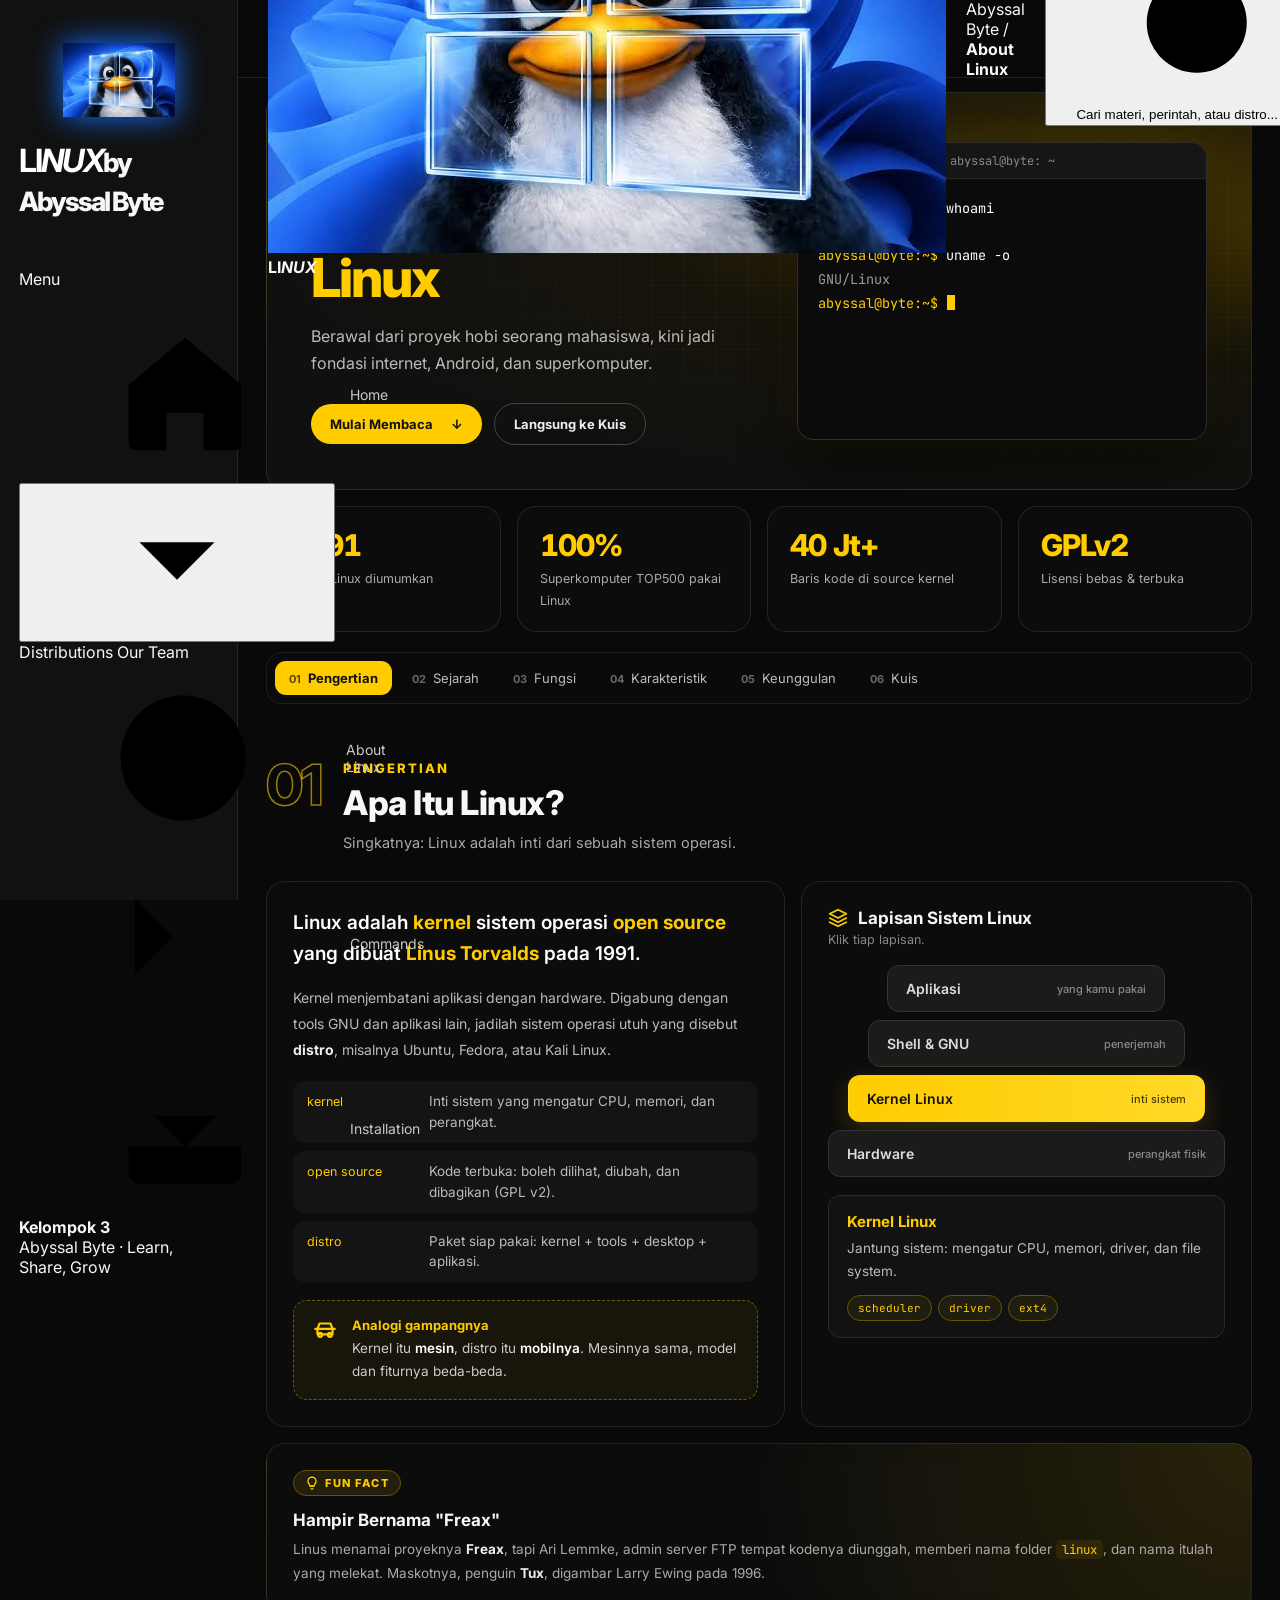
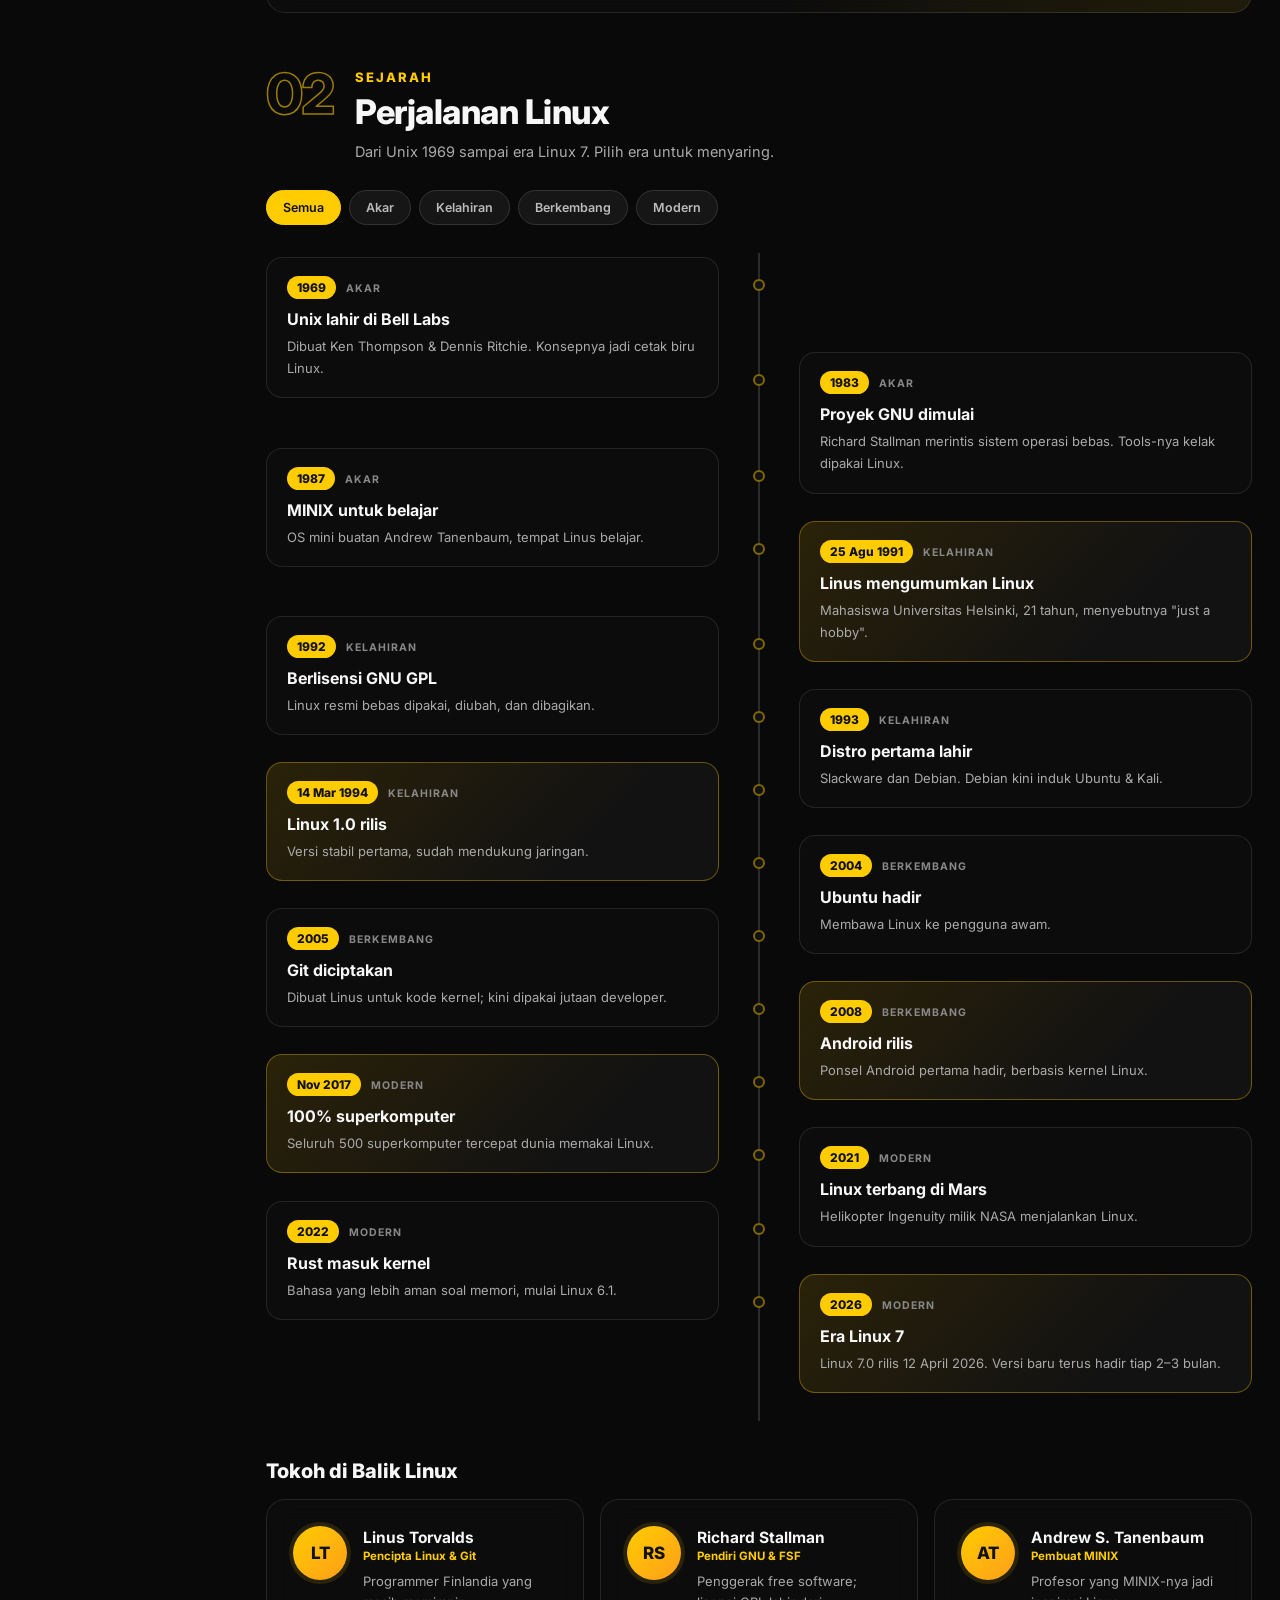
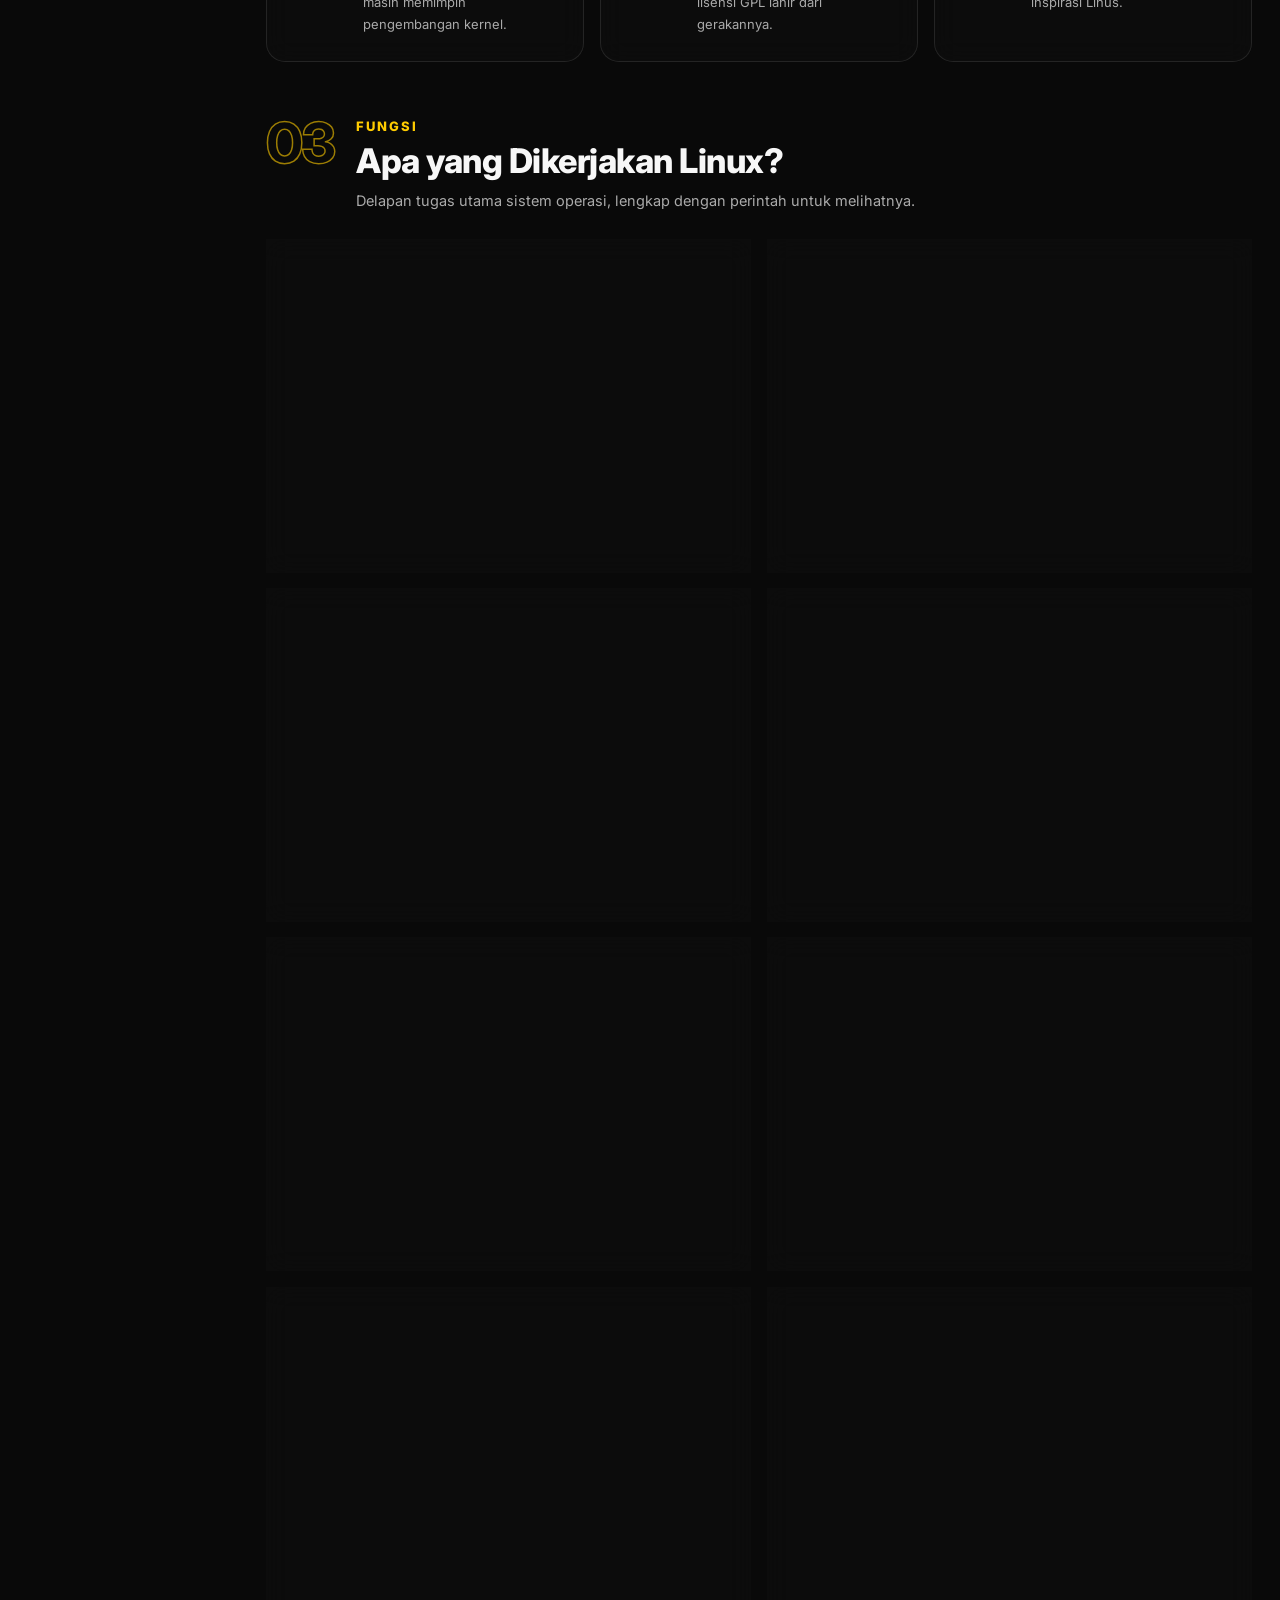
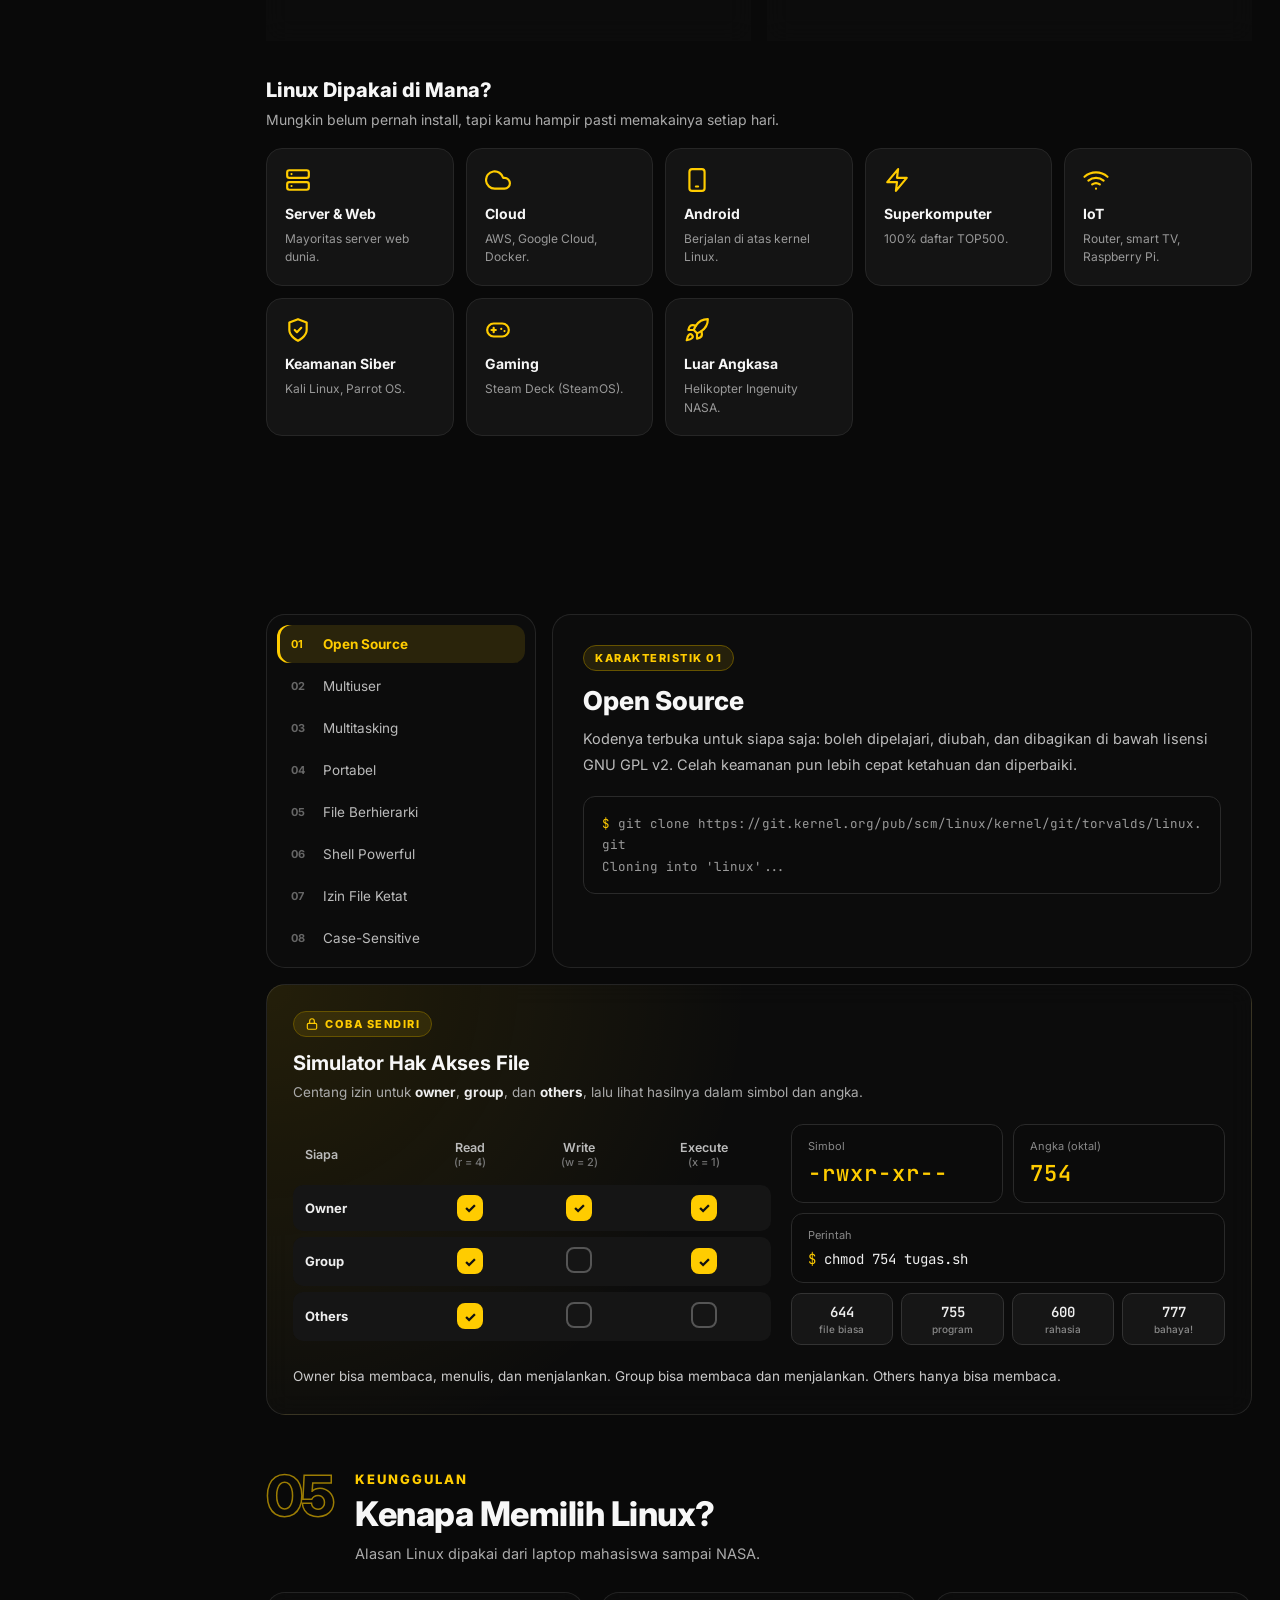
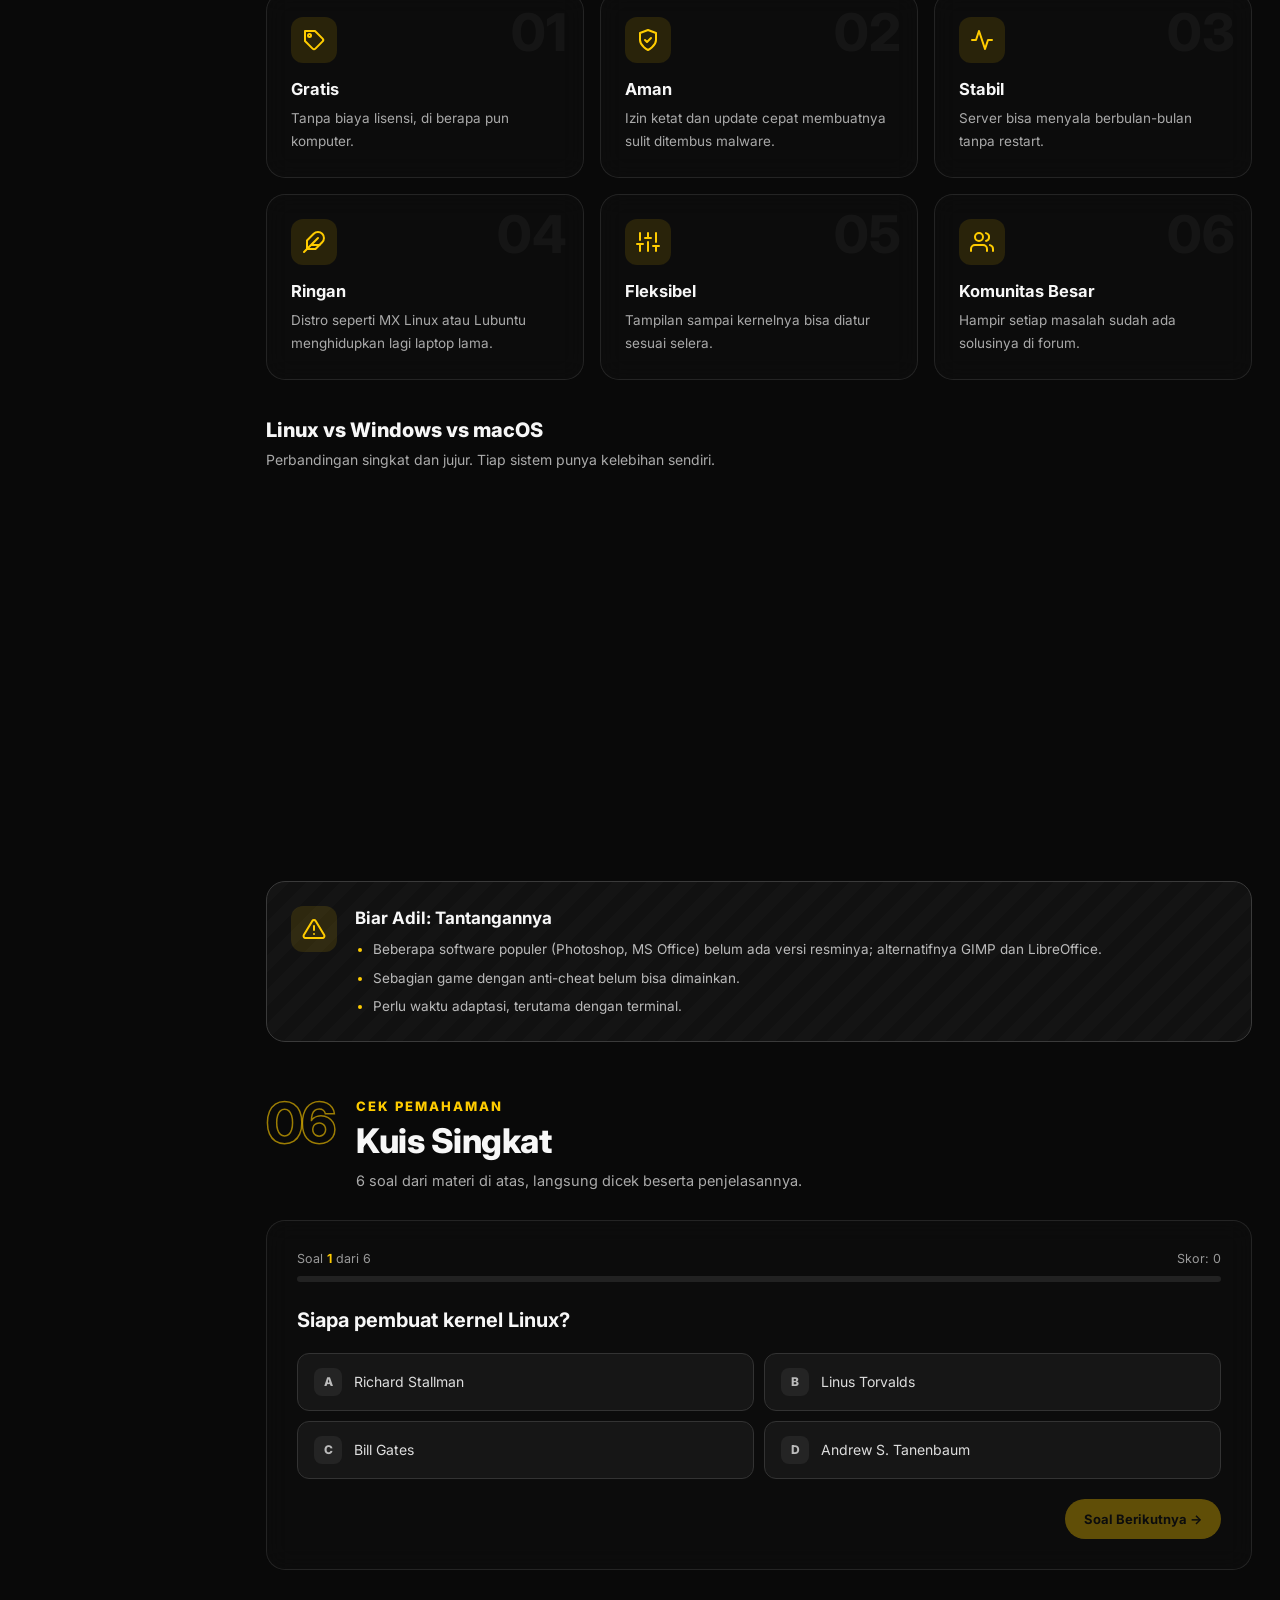
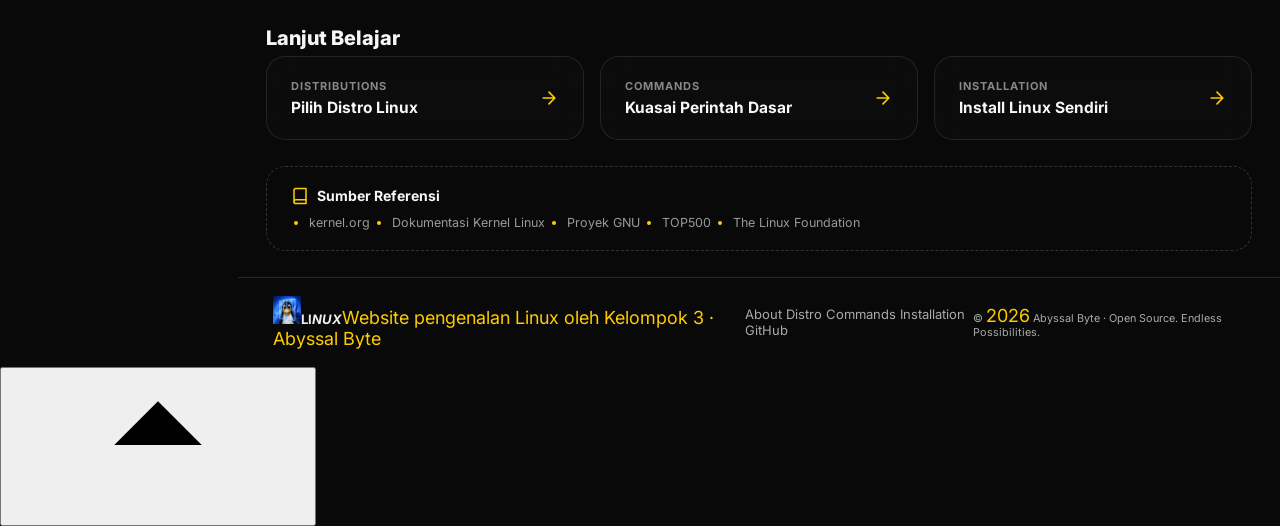
==== commit 086197e8: "Add files via upload" ====
--- a/about.html
+++ b/about.html
@@ -3,121 +3,140 @@
 <head>
   <meta charset="UTF-8" />
   <meta name="viewport" content="width=device-width, initial-scale=1.0" />
-  <title>About Linux | LINUX_ABYSSAL_BYTE</title>
-  <meta name="description" content="Kenalan dengan Linux: pengertian, sejarah, fungsi, karakteristik, dan keunggulan sistem operasi open source." />
+  <title>About Linux | Abyssal Byte</title>
+  <meta name="description" content="Kenalan dengan Linux: pengertian, sejarah, fungsi, karakteristik, dan keunggulan." />
+  <link rel="icon" href="assets/linux.jpg" type="image/jpeg" />
   <link rel="preconnect" href="https://fonts.googleapis.com">
   <link rel="preconnect" href="https://fonts.gstatic.com" crossorigin>
   <link href="https://fonts.googleapis.com/css2?family=Inter:wght@400;500;600;700;800&family=JetBrains+Mono:wght@400;600&display=swap" rel="stylesheet">
   <link rel="stylesheet" href="style.css" />
   <link rel="stylesheet" href="about.css" />
-  <!-- Menandai bahwa JavaScript aktif, supaya animasi & tab hanya disembunyikan kalau JS jalan -->
-  <script>document.documentElement.classList.add("al-js");</script>
+  <!-- Menandai JavaScript aktif + mengingat sidebar yang disembunyikan (sebelum halaman tampil, supaya tidak berkedip) -->
+  <script>document.documentElement.classList.add("js", "al-js"); try { if (localStorage.getItem("abyssal-nav-hidden") === "1") document.documentElement.classList.add("nav-hidden"); if (localStorage.getItem("abyssal-nav-dashboard") === "1") document.documentElement.classList.add("nav-dash-open"); } catch (e) {}</script>
 </head>
 <body>
-  <!-- =========================================================
-       ABOUT.HTML - Frontend Developer 2
-       Halaman About Linux: Pengertian, Sejarah, Fungsi,
-       Karakteristik, Keunggulan (+ kuis).
-       Semua class khusus halaman ini diawali "al-" (About Linux)
-       supaya tidak bentrok dengan style.css.
-       ========================================================= -->
-
-  <!-- Kumpulan ikon SVG. Dipanggil dengan <svg><use href="#i-nama"/></svg> -->
+  <!-- Kumpulan ikon. Dipanggil dengan <svg class="icon"><use href="#i-nama"/></svg> -->
   <svg width="0" height="0" style="position:absolute" aria-hidden="true">
     <defs>
+      <symbol id="i-home" viewBox="0 0 24 24"><path d="M3 10.5L12 3l9 7.5V20a1 1 0 0 1-1 1h-5v-6h-6v6H4a1 1 0 0 1-1-1z"/></symbol>
+      <symbol id="i-info" viewBox="0 0 24 24"><circle cx="12" cy="12" r="10"/><path d="M12 16v-4M12 8h.01"/></symbol>
+      <symbol id="i-layers" viewBox="0 0 24 24"><path d="M12 2L2 7l10 5 10-5z"/><path d="M2 17l10 5 10-5M2 12l10 5 10-5"/></symbol>
+      <symbol id="i-terminal" viewBox="0 0 24 24"><path d="M4 17l6-6-6-6M12 19h8"/></symbol>
+      <symbol id="i-download" viewBox="0 0 24 24"><path d="M21 15v4a2 2 0 0 1-2 2H5a2 2 0 0 1-2-2v-4M7 10l5 5 5-5M12 15V3"/></symbol>
+      <symbol id="i-users" viewBox="0 0 24 24"><path d="M17 21v-2a4 4 0 0 0-4-4H5a4 4 0 0 0-4 4v2"/><circle cx="9" cy="7" r="4"/><path d="M23 21v-2a4 4 0 0 0-3-3.9M16 3.1a4 4 0 0 1 0 7.8"/></symbol>
+      <symbol id="i-search" viewBox="0 0 24 24"><circle cx="11" cy="11" r="8"/><path d="M21 21l-4.35-4.35"/></symbol>
+      <symbol id="i-menu" viewBox="0 0 24 24"><path d="M3 6h18M3 12h18M3 18h18"/></symbol>
+      <symbol id="i-repo" viewBox="0 0 24 24"><circle cx="6" cy="6" r="3"/><circle cx="6" cy="18" r="3"/><circle cx="18" cy="8" r="3"/><path d="M6 9v6M18 11a7 7 0 0 1-7 7H9"/></symbol>
+      <symbol id="i-arrow-right" viewBox="0 0 24 24"><path d="M5 12h14M12 5l7 7-7 7"/></symbol>
+      <symbol id="i-arrow-up" viewBox="0 0 24 24"><path d="M12 19V5M5 12l7-7 7 7"/></symbol>
+      <symbol id="i-chevron-left" viewBox="0 0 24 24"><path d="M15 18l-6-6 6-6"/></symbol>
+      <symbol id="i-chevron-right" viewBox="0 0 24 24"><path d="M9 18l6-6-6-6"/></symbol>
+      <symbol id="i-chevron-down" viewBox="0 0 24 24"><path d="M6 9l6 6 6-6"/></symbol>
+      <symbol id="i-check" viewBox="0 0 24 24"><path d="M20 6L9 17l-5-5"/></symbol>
+      <symbol id="i-clock" viewBox="0 0 24 24"><circle cx="12" cy="12" r="10"/><path d="M12 6v6l4 2"/></symbol>
+      <symbol id="i-copy" viewBox="0 0 24 24"><rect x="9" y="9" width="13" height="13" rx="2"/><path d="M5 15H4a2 2 0 0 1-2-2V4a2 2 0 0 1 2-2h9a2 2 0 0 1 2 2v1"/></symbol>
+      <symbol id="i-alert" viewBox="0 0 24 24"><path d="M10.3 3.9L1.8 18a2 2 0 0 0 1.7 3h17a2 2 0 0 0 1.7-3L13.7 3.9a2 2 0 0 0-3.4 0z"/><path d="M12 9v4M12 17h.01"/></symbol>
+      <symbol id="i-book" viewBox="0 0 24 24"><path d="M4 19.5A2.5 2.5 0 0 1 6.5 17H20V2H6.5A2.5 2.5 0 0 0 4 4.5z"/><path d="M4 19.5A2.5 2.5 0 0 0 6.5 22H20v-5"/></symbol>
+      <symbol id="i-bulb" viewBox="0 0 24 24"><path d="M9 18h6M10 22h4M12 2a7 7 0 0 0-4 12.7V17h8v-2.3A7 7 0 0 0 12 2z"/></symbol>
       <symbol id="i-cpu" viewBox="0 0 24 24"><rect x="4" y="4" width="16" height="16" rx="2"/><rect x="9" y="9" width="6" height="6"/><path d="M9 1v3M15 1v3M9 20v3M15 20v3M20 9h3M20 14h3M1 9h3M1 14h3"/></symbol>
       <symbol id="i-memory" viewBox="0 0 24 24"><rect x="2" y="7" width="20" height="10" rx="1.5"/><path d="M6 7v10M10 7v10M14 7v10M18 7v10M4 17v3M20 17v3"/></symbol>
       <symbol id="i-folder" viewBox="0 0 24 24"><path d="M3 7a2 2 0 0 1 2-2h4l2 2h8a2 2 0 0 1 2 2v8a2 2 0 0 1-2 2H5a2 2 0 0 1-2-2z"/></symbol>
+      <symbol id="i-file" viewBox="0 0 24 24"><path d="M14 2H6a2 2 0 0 0-2 2v16a2 2 0 0 0 2 2h12a2 2 0 0 0 2-2V8z"/><path d="M14 2v6h6M8 13h8M8 17h5"/></symbol>
       <symbol id="i-monitor" viewBox="0 0 24 24"><rect x="2" y="3" width="20" height="14" rx="2"/><path d="M8 21h8M12 17v4"/></symbol>
       <symbol id="i-lock" viewBox="0 0 24 24"><rect x="4" y="11" width="16" height="10" rx="2"/><path d="M8 11V7a4 4 0 0 1 8 0v4"/></symbol>
       <symbol id="i-globe" viewBox="0 0 24 24"><circle cx="12" cy="12" r="10"/><path d="M2 12h20M12 2a15 15 0 0 1 0 20 15 15 0 0 1 0-20z"/></symbol>
-      <symbol id="i-terminal" viewBox="0 0 24 24"><path d="M4 17l6-6-6-6M12 19h8"/></symbol>
       <symbol id="i-apps" viewBox="0 0 24 24"><rect x="3" y="3" width="7" height="7" rx="1.5"/><rect x="14" y="3" width="7" height="7" rx="1.5"/><rect x="3" y="14" width="7" height="7" rx="1.5"/><rect x="14" y="14" width="7" height="7" rx="1.5"/></symbol>
       <symbol id="i-tag" viewBox="0 0 24 24"><path d="M20.6 13.4l-7.2 7.2a2 2 0 0 1-2.8 0L3 13V3h10l7.6 7.6a2 2 0 0 1 0 2.8z"/><circle cx="7.5" cy="7.5" r="1.5"/></symbol>
-      <symbol id="i-eye" viewBox="0 0 24 24"><path d="M1 12s4-8 11-8 11 8 11 8-4 8-11 8-11-8-11-8z"/><circle cx="12" cy="12" r="3"/></symbol>
       <symbol id="i-shield" viewBox="0 0 24 24"><path d="M12 22s8-4 8-10V5l-8-3-8 3v7c0 6 8 10 8 10z"/><path d="M9 12l2 2 4-4"/></symbol>
       <symbol id="i-pulse" viewBox="0 0 24 24"><path d="M22 12h-4l-3 9L9 3l-3 9H2"/></symbol>
       <symbol id="i-feather" viewBox="0 0 24 24"><path d="M20.2 12.2a6 6 0 0 0-8.5-8.5L5 10.5V19h8.5z"/><path d="M16 8L2 22M17.5 15H9"/></symbol>
       <symbol id="i-sliders" viewBox="0 0 24 24"><path d="M4 21v-7M4 10V3M12 21v-9M12 8V3M20 21v-5M20 12V3M1 14h6M9 8h6M17 16h6"/></symbol>
-      <symbol id="i-users" viewBox="0 0 24 24"><path d="M17 21v-2a4 4 0 0 0-4-4H5a4 4 0 0 0-4 4v2"/><circle cx="9" cy="7" r="4"/><path d="M23 21v-2a4 4 0 0 0-3-3.9M16 3.1a4 4 0 0 1 0 7.8"/></symbol>
       <symbol id="i-package" viewBox="0 0 24 24"><path d="M21 16V8l-9-5-9 5v8l9 5 9-5z"/><path d="M3.3 7L12 12l8.7-5M12 22V12"/></symbol>
-      <symbol id="i-code" viewBox="0 0 24 24"><path d="M16 18l6-6-6-6M8 6l-6 6 6 6"/></symbol>
       <symbol id="i-server" viewBox="0 0 24 24"><rect x="2" y="3" width="20" height="7" rx="2"/><rect x="2" y="14" width="20" height="7" rx="2"/><path d="M6 6.5h.01M6 17.5h.01"/></symbol>
       <symbol id="i-cloud" viewBox="0 0 24 24"><path d="M18 10h-1.3A8 8 0 1 0 9 20h9a5 5 0 0 0 0-10z"/></symbol>
       <symbol id="i-phone" viewBox="0 0 24 24"><rect x="5" y="2" width="14" height="20" rx="2.5"/><path d="M11 18h2"/></symbol>
       <symbol id="i-zap" viewBox="0 0 24 24"><path d="M13 2L3 14h9l-1 8 10-12h-9z"/></symbol>
       <symbol id="i-wifi" viewBox="0 0 24 24"><path d="M5 12.6a11 11 0 0 1 14 0M1.4 9a16 16 0 0 1 21.2 0M8.5 16.1a6 6 0 0 1 7 0M12 20h.01"/></symbol>
-      <symbol id="i-laptop" viewBox="0 0 24 24"><rect x="4" y="4" width="16" height="11" rx="1.5"/><path d="M2 19h20"/></symbol>
       <symbol id="i-gamepad" viewBox="0 0 24 24"><rect x="2" y="6" width="20" height="12" rx="6"/><path d="M6 12h4M8 10v4M15 11h.01M18 13h.01"/></symbol>
+      <symbol id="i-rocket" viewBox="0 0 24 24"><path d="M4.5 16.5c-1.5 1.3-2 5-2 5s3.7-.5 5-2c.7-.8.7-2.1-.1-2.9a2.2 2.2 0 0 0-2.9-.1z"/><path d="M12 15l-3-3a22 22 0 0 1 2-4A12.9 12.9 0 0 1 22 2c0 2.7-.8 7.5-6 11a22.4 22.4 0 0 1-4 2z"/><path d="M9 12H4s.6-3 2-4c1.6-1.1 5 0 5 0M12 15v5s3-.6 4-2c1.1-1.6 0-5 0-5"/></symbol>
       <symbol id="i-car" viewBox="0 0 24 24"><path d="M5 16V11l2-5h10l2 5v5z"/><path d="M3 11h18"/><circle cx="7.5" cy="16.5" r="1.8"/><circle cx="16.5" cy="16.5" r="1.8"/></symbol>
-      <symbol id="i-rocket" viewBox="0 0 24 24"><path d="M4.5 16.5c-1.5 1.3-2 5-2 5s3.7-.5 5-2c.7-.8.7-2.1-.1-2.9a2.2 2.2 0 0 0-2.9-.1z"/><path d="M12 15l-3-3a22 22 0 0 1 2-4A12.9 12.9 0 0 1 22 2c0 2.7-.8 7.5-6 11a22.4 22.4 0 0 1-4 2z"/><path d="M9 12H4s.6-3 2-4c1.6-1.1 5 0 5 0M12 15v5s3-.6 4-2c1.1-1.6 0-5 0-5"/></symbol>
-      <symbol id="i-layers" viewBox="0 0 24 24"><path d="M12 2L2 7l10 5 10-5z"/><path d="M2 17l10 5 10-5M2 12l10 5 10-5"/></symbol>
-      <symbol id="i-copy" viewBox="0 0 24 24"><rect x="9" y="9" width="13" height="13" rx="2"/><path d="M5 15H4a2 2 0 0 1-2-2V4a2 2 0 0 1 2-2h9a2 2 0 0 1 2 2v1"/></symbol>
-      <symbol id="i-check" viewBox="0 0 24 24"><path d="M20 6L9 17l-5-5"/></symbol>
-      <symbol id="i-arrow-up" viewBox="0 0 24 24"><path d="M12 19V5M5 12l7-7 7 7"/></symbol>
-      <symbol id="i-arrow-right" viewBox="0 0 24 24"><path d="M5 12h14M12 5l7 7-7 7"/></symbol>
-      <symbol id="i-bulb" viewBox="0 0 24 24"><path d="M9 18h6M10 22h4M12 2a7 7 0 0 0-4 12.7V17h8v-2.3A7 7 0 0 0 12 2z"/></symbol>
-      <symbol id="i-alert" viewBox="0 0 24 24"><path d="M10.3 3.9L1.8 18a2 2 0 0 0 1.7 3h17a2 2 0 0 0 1.7-3L13.7 3.9a2 2 0 0 0-3.4 0z"/><path d="M12 9v4M12 17h.01"/></symbol>
-      <symbol id="i-book" viewBox="0 0 24 24"><path d="M4 19.5A2.5 2.5 0 0 1 6.5 17H20V2H6.5A2.5 2.5 0 0 0 4 4.5z"/><path d="M4 19.5A2.5 2.5 0 0 0 6.5 22H20v-5"/></symbol>
+      <symbol id="i-usb" viewBox="0 0 24 24"><rect x="7" y="2" width="10" height="7" rx="1"/><path d="M5 9h14v8a5 5 0 0 1-5 5h-4a5 5 0 0 1-5-5z"/><path d="M10 5h.01M14 5h.01"/></symbol>
+      <symbol id="i-disk" viewBox="0 0 24 24"><ellipse cx="12" cy="5" rx="9" ry="3"/><path d="M21 12c0 1.7-4 3-9 3s-9-1.3-9-3M3 5v14c0 1.7 4 3 9 3s9-1.3 9-3V5"/></symbol>
+      <symbol id="i-power" viewBox="0 0 24 24"><path d="M18.4 6.6a9 9 0 1 1-12.8 0M12 2v10"/></symbol>
       <symbol id="i-refresh" viewBox="0 0 24 24"><path d="M23 4v6h-6M1 20v-6h6"/><path d="M3.5 9a9 9 0 0 1 14.9-3.4L23 10M1 14l4.6 4.4A9 9 0 0 0 20.5 15"/></symbol>
+      <symbol id="i-help" viewBox="0 0 24 24"><circle cx="12" cy="12" r="10"/><path d="M9.1 9a3 3 0 0 1 5.8 1c0 2-3 3-3 3M12 17h.01"/></symbol>
+      <symbol id="i-code" viewBox="0 0 24 24"><path d="M16 18l6-6-6-6M8 6l-6 6 6 6"/></symbol>
+      <symbol id="i-eye" viewBox="0 0 24 24"><path d="M1 12s4-8 11-8 11 8 11 8-4 8-11 8-11-8-11-8z"/><circle cx="12" cy="12" r="3"/></symbol>
     </defs>
   </svg>
 
   <!-- Garis progres baca di paling atas layar -->
   <div class="al-progress" id="alProgress" aria-hidden="true"></div>
 
-  <!-- ========== SIDEBAR (sama dengan index.html) ========== -->
-  <aside class="sidebar" id="sidebar">
+  <!-- ========== SIDEBAR (sama di semua halaman) ========== -->
+  <aside class="sidebar" id="sidebar" aria-label="Menu utama">
     <a class="brand" href="index.html">
       <img src="assets/linux.jpg" alt="Logo penguin Linux" />
-      <span class="logo-text"><b>LI</b><strong>NUX</strong><sup>®</sup></span>
+      <span class="brand-text"><b>LI<em>NUX</em></b><small>by Abyssal Byte</small></span>
     </a>
 
+    <p class="nav-label">Menu</p>
     <nav class="nav-menu">
-      <a class="nav-link" href="index.html"><span>⌂</span>Dashboard</a>
-      <a class="nav-link active" href="about.html" aria-current="page"><span>ⓘ</span>About Linux</a>
-      <a class="nav-link" href="#sejarah"><span>◷</span>Sejarah Linux</a>
-      <a class="nav-link" href="index.html#team"><span>♟</span>Our Team</a>
-      <a class="nav-link" href="index.html#distros"><span>✥</span>Distributions</a>
-      <a class="nav-link" href="index.html#tutorials"><span>▣</span>Tutorials</a>
-      <a class="nav-link" href="index.html#docs"><span>▤</span>Documentation</a>
-      <a class="nav-link" href="index.html#community"><span>♧</span>Community</a>
+      <!-- Home + submenu. Klik tulisan = buka halaman Home, klik panah = buka/tutup submenu -->
+      <div class="nav-group">
+        <div class="nav-row">
+          <a class="nav-link nav-parent" href="index.html"><svg class="icon" aria-hidden="true"><use href="#i-home"/></svg>Home</a>
+          <button class="nav-arrow" id="navDashArrow" type="button" aria-expanded="false" aria-controls="navDashSub" aria-label="Buka submenu Home">
+            <svg class="icon" aria-hidden="true"><use href="#i-chevron-down"/></svg>
+          </button>
+        </div>
+        <div class="nav-sub" id="navDashSub">
+          <div class="nav-sub-inner">
+          <a class="nav-sublink" href="index.html#distros">Distributions</a>
+          <a class="nav-sublink" href="index.html#team">Our Team</a>
+          </div>
+        </div>
+      </div>
+      <a class="nav-link" href="about.html"><svg class="icon" aria-hidden="true"><use href="#i-info"/></svg>About Linux</a>
+      <a class="nav-link" href="commands.html"><svg class="icon" aria-hidden="true"><use href="#i-terminal"/></svg>Commands</a>
+      <a class="nav-link" href="installation.html"><svg class="icon" aria-hidden="true"><use href="#i-download"/></svg>Installation</a>
     </nav>
 
-    <div class="sidebar-bottom">
-      <a class="nav-link" href="index.html#settings"><span>⚙</span>Settings</a>
-      <a class="nav-link" href="index.html#help"><span>?</span>Help</a>
-      <div class="sidebar-note"><span class="terminal-mark">›_</span><br>Open Source.<br>Endless Possibilities.</div>
-    </div>
+    <div class="sidebar-foot"><b>Kelompok 3</b><br>Abyssal Byte · Learn, Share, Grow</div>
   </aside>
 
   <main class="main-content al-page" id="top">
-    <!-- ========== TOPBAR (sama dengan index.html) ========== -->
+    <!-- ========== TOPBAR (sama di semua halaman) ========== -->
     <header class="topbar">
-      <button class="menu-toggle" id="menuToggle" aria-label="Buka menu">☰</button>
-      <label class="search-box">
-        <span>⌕</span>
-        <input id="searchInput" type="search" placeholder="Cari materi di halaman ini..." />
-        <kbd>Ctrl + K</kbd>
-      </label>
+      <button class="menu-toggle" id="menuToggle" type="button" aria-label="Tampilkan/sembunyikan menu" title="Tampilkan/sembunyikan menu" aria-controls="sidebar">
+        <svg class="icon" aria-hidden="true"><use href="#i-menu"/></svg>
+      </button>
+      <a class="topbar-brand" href="index.html" aria-label="Ke halaman Home"><img src="assets/linux.jpg" alt="" /><b>LI<em>NUX</em></b></a>
+      <div class="topbar-title">Abyssal Byte <span>/</span> <b>About Linux</b></div>
+      <button class="search-trigger" type="button" data-search-open aria-label="Cari (Ctrl + K)">
+        <svg class="icon" aria-hidden="true"><use href="#i-search"/></svg>
+        <span>Cari materi, perintah, atau distro...</span>
+        <kbd>Ctrl K</kbd>
+      </button>
+      <a class="topbar-icon" href="https://github.com/Batam-Linux-User-Group/Abyssal-Byte" target="_blank" rel="noopener" aria-label="Lihat repository di GitHub" title="Repository GitHub">
+        <svg class="icon" aria-hidden="true"><use href="#i-repo"/></svg>
+      </a>
     </header>
 
     <!-- ========== HERO ========== -->
     <section class="al-hero" aria-labelledby="alTitle">
       <div class="al-hero-copy">
-        <nav class="al-breadcrumb" aria-label="Breadcrumb">
-          <a href="index.html">Dashboard</a><span>/</span><b>About Linux</b>
-        </nav>
+        <nav class="al-breadcrumb" aria-label="Breadcrumb"><a href="index.html">Home</a><span>/</span><b>About Linux</b></nav>
         <p class="eyebrow al-eyebrow">ABOUT LINUX</p>
-        <h1 id="alTitle">Kenalan Lebih Dekat dengan <em>Linux</em></h1>
-        <p class="al-hero-sub">Sistem operasi gratis dan open source yang awalnya cuma proyek hobi seorang mahasiswa, lalu tumbuh jadi fondasi internet, smartphone, cloud, sampai superkomputer.</p>
+        <h1 id="alTitle">Kenalan dengan <em>Linux</em></h1>
+        <p class="al-hero-sub">Berawal dari proyek hobi seorang mahasiswa, kini jadi fondasi internet, Android, dan superkomputer.</p>
         <div class="al-hero-actions">
           <a class="primary-button" href="#pengertian">Mulai Membaca <span>↓</span></a>
           <a class="al-ghost-btn" href="#kuis">Langsung ke Kuis</a>
         </div>
       </div>
 
-      <div class="al-terminal" role="img" aria-label="Animasi terminal Linux yang memperkenalkan Linux">
+      <div class="al-terminal" role="img" aria-label="Animasi terminal Linux">
         <div class="al-terminal-bar"><i></i><i></i><i></i><span>abyssal@byte: ~</span></div>
         <!-- Isi ini akan diketik ulang oleh about.js (animasi mengetik) -->
         <div class="al-terminal-body" id="alTerminal">
@@ -131,22 +150,10 @@
 
     <!-- ========== ANGKA PENTING ========== -->
     <section class="al-stats" aria-label="Angka penting tentang Linux">
-      <div class="al-stat al-reveal">
-        <strong data-count="1991" data-from="1950">1991</strong>
-        <span>Tahun kernel Linux pertama kali diumumkan</span>
-      </div>
-      <div class="al-stat al-reveal">
-        <strong data-count="100" data-suffix="%">100%</strong>
-        <span>Superkomputer di daftar TOP500 memakai Linux</span>
-      </div>
-      <div class="al-stat al-reveal">
-        <strong data-count="40" data-suffix=" Jt+">40 Jt+</strong>
-        <span>Baris kode di source kernel Linux</span>
-      </div>
-      <div class="al-stat al-reveal">
-        <strong>GPLv2</strong>
-        <span>Lisensi bebas: boleh dipakai, diubah, dan dibagikan</span>
-      </div>
+      <div class="al-stat al-reveal"><strong data-count="1991" data-from="1950">1991</strong><span>Kernel Linux diumumkan</span></div>
+      <div class="al-stat al-reveal"><strong data-count="100" data-suffix="%">100%</strong><span>Superkomputer TOP500 pakai Linux</span></div>
+      <div class="al-stat al-reveal"><strong data-count="40" data-suffix=" Jt+">40 Jt+</strong><span>Baris kode di source kernel</span></div>
+      <div class="al-stat al-reveal"><strong>GPLv2</strong><span>Lisensi bebas &amp; terbuka</span></div>
     </section>
 
     <!-- ========== SUB-NAVIGASI (menempel saat di-scroll) ========== -->
@@ -168,75 +175,51 @@
         <div>
           <p class="eyebrow al-eyebrow">PENGERTIAN</p>
           <h2 id="h-pengertian">Apa Itu Linux?</h2>
-          <p>Sebelum lanjut, kita samakan dulu: sebenarnya Linux itu apa, dan kenapa ada yang menyebutnya "GNU/Linux"?</p>
+          <p>Singkatnya: Linux adalah inti dari sebuah sistem operasi.</p>
         </div>
       </header>
 
       <div class="al-intro-grid">
         <article class="al-card al-reveal">
-          <p class="al-lead">Linux adalah <b>kernel</b> sistem operasi yang bersifat <b>open source</b>, pertama kali dibuat oleh <b>Linus Torvalds</b> pada tahun 1991.</p>
-          <p class="al-text"><b>Kernel</b> adalah inti dari sistem operasi, yaitu bagian yang menghubungkan software (aplikasi) dengan hardware (CPU, RAM, disk, dan perangkat lain). Tanpa kernel, aplikasi tidak bisa "ngobrol" dengan perangkat keras.</p>
-          <p class="al-text">Dalam percakapan sehari-hari, kata "Linux" biasanya dipakai untuk menyebut <b>sistem operasi lengkap</b>: kernel Linux ditambah tools dari proyek GNU dan aplikasi lainnya. Karena itu ada juga yang menyebutnya <b>GNU/Linux</b>. Paket lengkap yang siap di-install disebut <b>distribusi</b> atau <b>distro</b>, contohnya Ubuntu, Debian, Fedora, dan Kali Linux.</p>
-
+          <p class="al-lead">Linux adalah <b>kernel</b> sistem operasi <b>open source</b> yang dibuat <b>Linus Torvalds</b> pada 1991.</p>
+          <p class="al-text">Kernel menjembatani aplikasi dengan hardware. Digabung dengan tools GNU dan aplikasi lain, jadilah sistem operasi utuh yang disebut <b>distro</b>, misalnya Ubuntu, Fedora, atau Kali Linux.</p>
+          <dl class="al-deflist">
+            <div><dt>kernel</dt><dd>Inti sistem yang mengatur CPU, memori, dan perangkat.</dd></div>
+            <div><dt>open source</dt><dd>Kode terbuka: boleh dilihat, diubah, dan dibagikan (GPL v2).</dd></div>
+            <div><dt>distro</dt><dd>Paket siap pakai: kernel + tools + desktop + aplikasi.</dd></div>
+          </dl>
           <div class="al-analogy">
             <svg class="al-svg" aria-hidden="true"><use href="#i-car"/></svg>
             <div>
               <b>Analogi gampangnya</b>
-              <p>Kernel Linux itu ibarat <em>mesin mobil</em>. Distro seperti Ubuntu atau Fedora adalah <em>mobil utuhnya</em>: mesinnya sama, tapi bodi, interior, dan fiturnya beda-beda tergantung "pabrikannya".</p>
+              <p>Kernel itu <em>mesin</em>, distro itu <em>mobilnya</em>. Mesinnya sama, model dan fiturnya beda-beda.</p>
             </div>
           </div>
         </article>
 
-        <!-- Diagram lapisan: diklik untuk ganti penjelasan (lihat about.js bagian 6) -->
+        <!-- Diagram lapisan: diklik untuk ganti penjelasan (about.js bagian 6) -->
         <article class="al-card al-layers-card al-reveal">
           <h3 class="al-card-title"><svg class="al-svg" aria-hidden="true"><use href="#i-layers"/></svg>Lapisan Sistem Linux</h3>
-          <p class="al-hint">Klik tiap lapisan untuk melihat penjelasannya.</p>
-
+          <p class="al-hint">Klik tiap lapisan.</p>
           <div class="al-layers">
-            <button class="al-layer" type="button" data-layer="0" aria-pressed="false">Aplikasi &amp; Pengguna <small>paling atas</small></button>
-            <button class="al-layer" type="button" data-layer="1" aria-pressed="false">Shell &amp; Utilitas GNU <small>penerjemah</small></button>
+            <button class="al-layer" type="button" data-layer="0" aria-pressed="false">Aplikasi <small>yang kamu pakai</small></button>
+            <button class="al-layer" type="button" data-layer="1" aria-pressed="false">Shell &amp; GNU <small>penerjemah</small></button>
             <button class="al-layer is-active" type="button" data-layer="2" aria-pressed="true">Kernel Linux <small>inti sistem</small></button>
             <button class="al-layer" type="button" data-layer="3" aria-pressed="false">Hardware <small>perangkat fisik</small></button>
           </div>
-
           <div class="al-layer-detail" id="alLayerDetail" aria-live="polite">
             <h4>Kernel Linux</h4>
-            <p>Jantung sistem. Kernel mengatur CPU, membagi memori, menjalankan driver perangkat, mengelola file system, dan menjaga agar program tidak saling ganggu.</p>
-            <div class="al-chips"><span>scheduler</span><span>driver</span><span>ext4</span><span>network stack</span></div>
+            <p>Jantung sistem: mengatur CPU, memori, driver, dan file system.</p>
+            <div class="al-chips"><span>scheduler</span><span>driver</span><span>ext4</span></div>
           </div>
         </article>
       </div>
 
-      <div class="al-terms">
-        <article class="al-card al-term al-reveal al-searchable">
-          <span class="al-term-word">kernel</span>
-          <h3>Inti Sistem Operasi</h3>
-          <p>Program pertama yang berjalan saat komputer menyala dan terus aktif untuk mengatur semua sumber daya komputer.</p>
-        </article>
-        <article class="al-card al-term al-reveal al-searchable">
-          <span class="al-term-word">open source</span>
-          <h3>Kode Sumber Terbuka</h3>
-          <p>Siapa saja boleh melihat, mempelajari, mengubah, dan membagikan ulang kodenya sesuai aturan lisensi (untuk Linux: GNU GPL v2).</p>
-        </article>
-        <article class="al-card al-term al-reveal al-searchable">
-          <span class="al-term-word">distro</span>
-          <h3>Distribusi Linux</h3>
-          <p>Paket siap pakai berisi kernel Linux, tools GNU, desktop, dan aplikasi. Contoh: Ubuntu, Debian, Fedora, Arch, Kali Linux.</p>
-        </article>
-      </div>
-
-      <div class="al-split">
-        <figure class="al-card al-figure al-reveal">
-          <img src="assets/code.png" alt="Contoh kode modul kernel Linux sederhana yang ditulis dengan bahasa C" loading="lazy" />
-          <figcaption>Contoh modul kernel sederhana. Kernel Linux sebagian besar ditulis dengan <b>bahasa C</b>, dan sejak 2022 juga mulai menerima kode <b>Rust</b>.</figcaption>
-        </figure>
-        <article class="al-card al-funfact al-reveal al-searchable">
-          <span class="al-badge"><svg class="al-svg" aria-hidden="true"><use href="#i-bulb"/></svg>FUN FACT</span>
-          <h3>Hampir Bernama "Freax"</h3>
-          <p>Linus awalnya ingin menamai proyeknya <b>Freax</b> (gabungan <i>free</i>, <i>freak</i>, dan <i>x</i> dari Unix). Tapi Ari Lemmke, pengelola server FTP tempat kodenya diunggah, memberi nama folder <code>linux</code>. Nama itulah yang akhirnya dipakai sampai sekarang.</p>
-          <p>Maskotnya, penguin <b>Tux</b>, digambar oleh Larry Ewing pada 1996. Konon Linus pernah digigit penguin saat berkunjung ke kebun binatang di Australia.</p>
-        </article>
-      </div>
+      <article class="al-card al-funfact al-reveal">
+        <span class="al-badge"><svg class="al-svg" aria-hidden="true"><use href="#i-bulb"/></svg>FUN FACT</span>
+        <h3>Hampir Bernama "Freax"</h3>
+        <p>Linus menamai proyeknya <b>Freax</b>, tapi Ari Lemmke, admin server FTP tempat kodenya diunggah, memberi nama folder <code>linux</code>, dan nama itulah yang melekat. Maskotnya, penguin <b>Tux</b>, digambar Larry Ewing pada 1996.</p>
+      </article>
     </section>
 
     <!-- =====================================================
@@ -247,194 +230,44 @@
         <span class="al-num" aria-hidden="true">02</span>
         <div>
           <p class="eyebrow al-eyebrow">SEJARAH</p>
-          <h2 id="h-sejarah">Perjalanan Linux dari Masa ke Masa</h2>
-          <p>Linux tidak muncul tiba-tiba. Akarnya ada di Unix tahun 1969, lalu tumbuh berkat gerakan perangkat lunak bebas dan kolaborasi ribuan orang di internet.</p>
+          <h2 id="h-sejarah">Perjalanan Linux</h2>
+          <p>Dari Unix 1969 sampai era Linux 7. Pilih era untuk menyaring.</p>
         </div>
       </header>
 
-      <!-- Tombol filter era (lihat about.js bagian 7) -->
+      <!-- Tombol filter era (about.js bagian 7) -->
       <div class="al-filter al-reveal" role="group" aria-label="Filter era sejarah">
         <button type="button" class="is-active" data-filter="all" aria-pressed="true">Semua</button>
-        <button type="button" data-filter="akar" aria-pressed="false">Akar (1969–1990)</button>
-        <button type="button" data-filter="lahir" aria-pressed="false">Kelahiran (1991–1999)</button>
-        <button type="button" data-filter="tumbuh" aria-pressed="false">Berkembang (2000–2015)</button>
-        <button type="button" data-filter="modern" aria-pressed="false">Modern (2016–sekarang)</button>
+        <button type="button" data-filter="akar" aria-pressed="false">Akar</button>
+        <button type="button" data-filter="lahir" aria-pressed="false">Kelahiran</button>
+        <button type="button" data-filter="tumbuh" aria-pressed="false">Berkembang</button>
+        <button type="button" data-filter="modern" aria-pressed="false">Modern</button>
       </div>
 
       <div class="al-timeline" id="alTimeline">
         <div class="al-timeline-fill" id="alTimelineFill" aria-hidden="true"></div>
 
-        <article class="al-event al-searchable is-first" data-era="akar" data-side="left">
-          <div class="al-event-card al-reveal">
-            <time>1969</time><span class="al-era">Akar</span>
-            <h3>Unix lahir di Bell Labs</h3>
-            <p>Ken Thompson dan Dennis Ritchie membuat Unix di Bell Labs (AT&amp;T). Konsep Unix seperti shell, sistem file hierarki, dan multiuser kelak jadi "cetak biru" Linux.</p>
-          </div>
-        </article>
-
-        <article class="al-event al-searchable" data-era="akar" data-side="right">
-          <div class="al-event-card al-reveal">
-            <time>1983</time><span class="al-era">Akar</span>
-            <h3>Richard Stallman memulai proyek GNU</h3>
-            <p>Tujuannya membuat sistem operasi mirip Unix yang sepenuhnya bebas. Tools GNU seperti compiler GCC dan shell Bash kelak dipakai bersama kernel Linux.</p>
-          </div>
-        </article>
-
-        <article class="al-event al-searchable" data-era="akar" data-side="left">
-          <div class="al-event-card al-reveal">
-            <time>1987</time><span class="al-era">Akar</span>
-            <h3>MINIX dirilis untuk belajar</h3>
-            <p>Andrew S. Tanenbaum membuat MINIX, sistem operasi mini mirip Unix untuk mengajar mahasiswa. Linus Torvalds memakai MINIX sebelum membuat Linux.</p>
-          </div>
-        </article>
-
-        <article class="al-event al-searchable is-highlight" data-era="lahir" data-side="right">
-          <div class="al-event-card al-reveal">
-            <time>25 Agu 1991</time><span class="al-era">Kelahiran</span>
-            <h3>Linus mengumumkan proyek "hobi"-nya</h3>
-            <p>Linus Torvalds, mahasiswa Universitas Helsinki berusia 21 tahun, menulis di newsgroup <code>comp.os.minix</code> bahwa ia sedang membuat sistem operasi gratis, "just a hobby".</p>
-          </div>
-        </article>
-
-        <article class="al-event al-searchable" data-era="lahir" data-side="left">
-          <div class="al-event-card al-reveal">
-            <time>17 Sep 1991</time><span class="al-era">Kelahiran</span>
-            <h3>Linux 0.01 dirilis</h3>
-            <p>Versi pertama kernel Linux diunggah ke server FTP. Ukurannya baru sekitar 10.000 baris kode, sangat kecil dibanding sekarang.</p>
-          </div>
-        </article>
-
-        <article class="al-event al-searchable" data-era="lahir" data-side="right">
-          <div class="al-event-card al-reveal">
-            <time>1992</time><span class="al-era">Kelahiran</span>
-            <h3>Memakai lisensi GNU GPL</h3>
-            <p>Linux dirilis ulang dengan lisensi GNU GPL. Sejak itu kernel Linux dan tools GNU bisa digabung menjadi sistem operasi lengkap yang bebas dipakai, diubah, dan dibagikan.</p>
-          </div>
-        </article>
-
-        <article class="al-event al-searchable" data-era="lahir" data-side="left">
-          <div class="al-event-card al-reveal">
-            <time>1993</time><span class="al-era">Kelahiran</span>
-            <h3>Distro pertama bermunculan</h3>
-            <p>Slackware dan Debian lahir di tahun yang sama. Debian sampai sekarang jadi "induk" bagi Ubuntu, Kali Linux, dan banyak distro lain.</p>
-          </div>
-        </article>
-
-        <article class="al-event al-searchable is-highlight" data-era="lahir" data-side="right">
-          <div class="al-event-card al-reveal">
-            <time>14 Mar 1994</time><span class="al-era">Kelahiran</span>
-            <h3>Linux 1.0 resmi dirilis</h3>
-            <p>Kernel versi 1.0 dianggap cukup stabil untuk dipakai sehari-hari dan sudah mendukung jaringan komputer.</p>
-          </div>
-        </article>
-
-        <article class="al-event al-searchable" data-era="lahir" data-side="left">
-          <div class="al-event-card al-reveal">
-            <time>1996</time><span class="al-era">Kelahiran</span>
-            <h3>Tux jadi maskot &amp; Linux 2.0 rilis</h3>
-            <p>Penguin Tux digambar oleh Larry Ewing. Di tahun yang sama Linux 2.0 rilis dan mulai mendukung komputer dengan banyak prosesor (SMP).</p>
-          </div>
-        </article>
-
-        <article class="al-event al-searchable" data-era="tumbuh" data-side="right">
-          <div class="al-event-card al-reveal">
-            <time>2004</time><span class="al-era">Berkembang</span>
-            <h3>Ubuntu hadir untuk semua orang</h3>
-            <p>Ubuntu 4.10 rilis dengan misi membuat Linux mudah dipakai pemula. Sampai sekarang Ubuntu jadi salah satu distro paling populer.</p>
-          </div>
-        </article>
-
-        <article class="al-event al-searchable" data-era="tumbuh" data-side="left">
-          <div class="al-event-card al-reveal">
-            <time>2005</time><span class="al-era">Berkembang</span>
-            <h3>Linus menciptakan Git</h3>
-            <p>Butuh alat baru untuk mengelola kode kernel, Linus membuat Git. Sekarang Git dipakai jutaan developer di seluruh dunia, termasuk lewat GitHub yang dipakai kelompok kami.</p>
-          </div>
-        </article>
-
-        <article class="al-event al-searchable" data-era="tumbuh" data-side="right">
-          <div class="al-event-card al-reveal">
-            <time>2007</time><span class="al-era">Berkembang</span>
-            <h3>Linux Foundation dibentuk</h3>
-            <p>Organisasi nirlaba yang menaungi pengembangan Linux. Lewat yayasan ini Linus bisa bekerja penuh waktu mengurus kernel.</p>
-          </div>
-        </article>
-
-        <article class="al-event al-searchable is-highlight" data-era="tumbuh" data-side="left">
-          <div class="al-event-card al-reveal">
-            <time>2008</time><span class="al-era">Berkembang</span>
-            <h3>Android: Linux masuk ke saku</h3>
-            <p>Ponsel Android pertama (HTC Dream / T-Mobile G1) rilis. Android dibangun di atas kernel Linux dan kini dipakai miliaran orang.</p>
-          </div>
-        </article>
-
-        <article class="al-event al-searchable" data-era="tumbuh" data-side="right">
-          <div class="al-event-card al-reveal">
-            <time>2011</time><span class="al-era">Berkembang</span>
-            <h3>Linux 3.0 &amp; ulang tahun ke-20</h3>
-            <p>Linux merayakan usia 20 tahun dengan merilis versi 3.0. Saat itu Linux sudah menguasai server, superkomputer, dan smartphone.</p>
-          </div>
-        </article>
-
-        <article class="al-event al-searchable is-highlight" data-era="modern" data-side="left">
-          <div class="al-event-card al-reveal">
-            <time>Nov 2017</time><span class="al-era">Modern</span>
-            <h3>Menguasai 100% superkomputer</h3>
-            <p>Untuk pertama kalinya seluruh 500 superkomputer tercepat di dunia (daftar TOP500) memakai Linux, dan kondisi ini bertahan sampai sekarang.</p>
-          </div>
-        </article>
-
-        <article class="al-event al-searchable" data-era="modern" data-side="right">
-          <div class="al-event-card al-reveal">
-            <time>2021</time><span class="al-era">Modern</span>
-            <h3>Linux terbang di Mars</h3>
-            <p>Helikopter Ingenuity milik NASA berhasil terbang di Mars sambil menjalankan Linux. Di tahun ini juga Linux genap berusia 30 tahun.</p>
-          </div>
-        </article>
-
-        <article class="al-event al-searchable" data-era="modern" data-side="left">
-          <div class="al-event-card al-reveal">
-            <time>2022</time><span class="al-era">Modern</span>
-            <h3>Bahasa Rust masuk ke kernel</h3>
-            <p>Mulai Linux 6.1, kernel menerima kode Rust, bahasa yang lebih aman dalam mengelola memori, di samping bahasa C.</p>
-          </div>
-        </article>
-
-        <article class="al-event al-searchable is-highlight" data-era="modern" data-side="right">
-          <div class="al-event-card al-reveal">
-            <time>2026</time><span class="al-era">Modern</span>
-            <h3>Memasuki era Linux 7</h3>
-            <p>Setelah versi 6.19, Linus menaikkan nomor versi ke Linux 7.0 yang rilis 12 April 2026. Versi baru kernel terus rilis kira-kira setiap 2–3 bulan.</p>
-          </div>
-        </article>
+        <article class="al-event is-first" data-era="akar" data-side="left"><div class="al-event-card al-reveal"><time>1969</time><span class="al-era">Akar</span><h3>Unix lahir di Bell Labs</h3><p>Dibuat Ken Thompson &amp; Dennis Ritchie. Konsepnya jadi cetak biru Linux.</p></div></article>
+        <article class="al-event" data-era="akar" data-side="right"><div class="al-event-card al-reveal"><time>1983</time><span class="al-era">Akar</span><h3>Proyek GNU dimulai</h3><p>Richard Stallman merintis sistem operasi bebas. Tools-nya kelak dipakai Linux.</p></div></article>
+        <article class="al-event" data-era="akar" data-side="left"><div class="al-event-card al-reveal"><time>1987</time><span class="al-era">Akar</span><h3>MINIX untuk belajar</h3><p>OS mini buatan Andrew Tanenbaum, tempat Linus belajar.</p></div></article>
+        <article class="al-event is-highlight" data-era="lahir" data-side="right"><div class="al-event-card al-reveal"><time>25 Agu 1991</time><span class="al-era">Kelahiran</span><h3>Linus mengumumkan Linux</h3><p>Mahasiswa Universitas Helsinki, 21 tahun, menyebutnya "just a hobby".</p></div></article>
+        <article class="al-event" data-era="lahir" data-side="left"><div class="al-event-card al-reveal"><time>1992</time><span class="al-era">Kelahiran</span><h3>Berlisensi GNU GPL</h3><p>Linux resmi bebas dipakai, diubah, dan dibagikan.</p></div></article>
+        <article class="al-event" data-era="lahir" data-side="right"><div class="al-event-card al-reveal"><time>1993</time><span class="al-era">Kelahiran</span><h3>Distro pertama lahir</h3><p>Slackware dan Debian. Debian kini induk Ubuntu &amp; Kali.</p></div></article>
+        <article class="al-event is-highlight" data-era="lahir" data-side="left"><div class="al-event-card al-reveal"><time>14 Mar 1994</time><span class="al-era">Kelahiran</span><h3>Linux 1.0 rilis</h3><p>Versi stabil pertama, sudah mendukung jaringan.</p></div></article>
+        <article class="al-event" data-era="tumbuh" data-side="right"><div class="al-event-card al-reveal"><time>2004</time><span class="al-era">Berkembang</span><h3>Ubuntu hadir</h3><p>Membawa Linux ke pengguna awam.</p></div></article>
+        <article class="al-event" data-era="tumbuh" data-side="left"><div class="al-event-card al-reveal"><time>2005</time><span class="al-era">Berkembang</span><h3>Git diciptakan</h3><p>Dibuat Linus untuk kode kernel; kini dipakai jutaan developer.</p></div></article>
+        <article class="al-event is-highlight" data-era="tumbuh" data-side="right"><div class="al-event-card al-reveal"><time>2008</time><span class="al-era">Berkembang</span><h3>Android rilis</h3><p>Ponsel Android pertama hadir, berbasis kernel Linux.</p></div></article>
+        <article class="al-event is-highlight" data-era="modern" data-side="left"><div class="al-event-card al-reveal"><time>Nov 2017</time><span class="al-era">Modern</span><h3>100% superkomputer</h3><p>Seluruh 500 superkomputer tercepat dunia memakai Linux.</p></div></article>
+        <article class="al-event" data-era="modern" data-side="right"><div class="al-event-card al-reveal"><time>2021</time><span class="al-era">Modern</span><h3>Linux terbang di Mars</h3><p>Helikopter Ingenuity milik NASA menjalankan Linux.</p></div></article>
+        <article class="al-event" data-era="modern" data-side="left"><div class="al-event-card al-reveal"><time>2022</time><span class="al-era">Modern</span><h3>Rust masuk kernel</h3><p>Bahasa yang lebih aman soal memori, mulai Linux 6.1.</p></div></article>
+        <article class="al-event is-highlight" data-era="modern" data-side="right"><div class="al-event-card al-reveal"><time>2026</time><span class="al-era">Modern</span><h3>Era Linux 7</h3><p>Linux 7.0 rilis 12 April 2026. Versi baru terus hadir tiap 2–3 bulan.</p></div></article>
       </div>
 
       <h3 class="al-subhead al-reveal">Tokoh di Balik Linux</h3>
       <div class="al-people">
-        <article class="al-card al-person al-reveal al-searchable">
-          <span class="al-avatar" aria-hidden="true">LT</span>
-          <div>
-            <h3>Linus Torvalds</h3>
-            <small>Pencipta kernel Linux &amp; Git</small>
-            <p>Programmer asal Finlandia yang membuat Linux saat kuliah di Universitas Helsinki. Sampai sekarang ia masih memimpin pengembangan kernel.</p>
-          </div>
-        </article>
-        <article class="al-card al-person al-reveal al-searchable">
-          <span class="al-avatar" aria-hidden="true">RS</span>
-          <div>
-            <h3>Richard Stallman</h3>
-            <small>Pendiri proyek GNU &amp; FSF</small>
-            <p>Penggerak "free software". Lisensi GNU GPL yang dipakai Linux berasal dari gerakan yang ia mulai.</p>
-          </div>
-        </article>
-        <article class="al-card al-person al-reveal al-searchable">
-          <span class="al-avatar" aria-hidden="true">AT</span>
-          <div>
-            <h3>Andrew S. Tanenbaum</h3>
-            <small>Pembuat MINIX</small>
-            <p>Profesor ilmu komputer di Belanda. MINIX buatannya untuk mengajar jadi inspirasi dan "tempat belajar" Linus.</p>
-          </div>
-        </article>
+        <article class="al-card al-person al-reveal"><span class="al-avatar" aria-hidden="true">LT</span><div><h3>Linus Torvalds</h3><small>Pencipta Linux &amp; Git</small><p>Programmer Finlandia yang masih memimpin pengembangan kernel.</p></div></article>
+        <article class="al-card al-person al-reveal"><span class="al-avatar" aria-hidden="true">RS</span><div><h3>Richard Stallman</h3><small>Pendiri GNU &amp; FSF</small><p>Penggerak free software; lisensi GPL lahir dari gerakannya.</p></div></article>
+        <article class="al-card al-person al-reveal"><span class="al-avatar" aria-hidden="true">AT</span><div><h3>Andrew S. Tanenbaum</h3><small>Pembuat MINIX</small><p>Profesor yang MINIX-nya jadi inspirasi Linus.</p></div></article>
       </div>
     </section>
 
@@ -446,75 +279,33 @@
         <span class="al-num" aria-hidden="true">03</span>
         <div>
           <p class="eyebrow al-eyebrow">FUNGSI</p>
-          <h2 id="h-fungsi">Apa Saja yang Dikerjakan Linux?</h2>
-          <p>Sebagai sistem operasi, Linux bekerja di balik layar mengatur semua hal. Di tiap kartu ada contoh perintah terminal yang bisa kamu coba (klik ikon untuk menyalin).</p>
+          <h2 id="h-fungsi">Apa yang Dikerjakan Linux?</h2>
+          <p>Delapan tugas utama sistem operasi, lengkap dengan perintah untuk melihatnya.</p>
         </div>
       </header>
 
       <div class="al-func-grid">
-        <article class="al-card al-func al-reveal al-searchable">
-          <span class="al-icon"><svg class="al-svg" aria-hidden="true"><use href="#i-cpu"/></svg></span>
-          <h3>Manajemen Proses</h3>
-          <p>Mengatur program yang sedang berjalan (proses): mana yang jalan duluan, berapa lama, dan kapan berhenti. Inilah yang membuat komputer bisa multitasking.</p>
-          <div class="al-cmd"><code>ps aux</code><button class="al-copy" type="button" data-copy="ps aux" aria-label="Salin perintah ps aux"><svg class="al-svg" aria-hidden="true"><use href="#i-copy"/></svg></button></div>
-        </article>
-        <article class="al-card al-func al-reveal al-searchable">
-          <span class="al-icon"><svg class="al-svg" aria-hidden="true"><use href="#i-memory"/></svg></span>
-          <h3>Manajemen Memori</h3>
-          <p>Membagi RAM ke setiap program secara adil dan memastikan satu program tidak bisa mengacak-acak memori milik program lain.</p>
-          <div class="al-cmd"><code>free -h</code><button class="al-copy" type="button" data-copy="free -h" aria-label="Salin perintah free -h"><svg class="al-svg" aria-hidden="true"><use href="#i-copy"/></svg></button></div>
-        </article>
-        <article class="al-card al-func al-reveal al-searchable">
-          <span class="al-icon"><svg class="al-svg" aria-hidden="true"><use href="#i-folder"/></svg></span>
-          <h3>Manajemen File</h3>
-          <p>Menyimpan, membaca, dan mengatur file serta folder di disk lewat file system seperti ext4 atau Btrfs.</p>
-          <div class="al-cmd"><code>ls -l</code><button class="al-copy" type="button" data-copy="ls -l" aria-label="Salin perintah ls -l"><svg class="al-svg" aria-hidden="true"><use href="#i-copy"/></svg></button></div>
-        </article>
-        <article class="al-card al-func al-reveal al-searchable">
-          <span class="al-icon"><svg class="al-svg" aria-hidden="true"><use href="#i-monitor"/></svg></span>
-          <h3>Mengelola Hardware</h3>
-          <p>Lewat driver, kernel "mengajak bicara" keyboard, layar, USB, kartu jaringan, dan perangkat lain supaya bisa dipakai aplikasi.</p>
-          <div class="al-cmd"><code>lsusb</code><button class="al-copy" type="button" data-copy="lsusb" aria-label="Salin perintah lsusb"><svg class="al-svg" aria-hidden="true"><use href="#i-copy"/></svg></button></div>
-        </article>
-        <article class="al-card al-func al-reveal al-searchable">
-          <span class="al-icon"><svg class="al-svg" aria-hidden="true"><use href="#i-lock"/></svg></span>
-          <h3>Keamanan &amp; Hak Akses</h3>
-          <p>Mengatur siapa boleh melakukan apa. Setiap file punya pemilik dan izin, dan tugas admin dibatasi lewat akun root atau perintah sudo.</p>
-          <div class="al-cmd"><code>id</code><button class="al-copy" type="button" data-copy="id" aria-label="Salin perintah id"><svg class="al-svg" aria-hidden="true"><use href="#i-copy"/></svg></button></div>
-        </article>
-        <article class="al-card al-func al-reveal al-searchable">
-          <span class="al-icon"><svg class="al-svg" aria-hidden="true"><use href="#i-globe"/></svg></span>
-          <h3>Jaringan</h3>
-          <p>Menghubungkan komputer ke internet atau jaringan lokal, termasuk menjalankan server web, SSH, dan firewall.</p>
-          <div class="al-cmd"><code>ip a</code><button class="al-copy" type="button" data-copy="ip a" aria-label="Salin perintah ip a"><svg class="al-svg" aria-hidden="true"><use href="#i-copy"/></svg></button></div>
-        </article>
-        <article class="al-card al-func al-reveal al-searchable">
-          <span class="al-icon"><svg class="al-svg" aria-hidden="true"><use href="#i-terminal"/></svg></span>
-          <h3>Antarmuka Pengguna</h3>
-          <p>Menyediakan cara berinteraksi: lewat terminal (CLI) untuk perintah teks, atau lewat desktop grafis (GUI) seperti GNOME dan KDE Plasma.</p>
-          <div class="al-cmd"><code>echo $SHELL</code><button class="al-copy" type="button" data-copy="echo $SHELL" aria-label="Salin perintah echo $SHELL"><svg class="al-svg" aria-hidden="true"><use href="#i-copy"/></svg></button></div>
-        </article>
-        <article class="al-card al-func al-reveal al-searchable">
-          <span class="al-icon"><svg class="al-svg" aria-hidden="true"><use href="#i-apps"/></svg></span>
-          <h3>Menjalankan Aplikasi</h3>
-          <p>Menjadi "panggung" bagi aplikasi, sekaligus memudahkan install dan update software lewat package manager.</p>
-          <div class="al-cmd"><code>sudo apt install git</code><button class="al-copy" type="button" data-copy="sudo apt install git" aria-label="Salin perintah sudo apt install git"><svg class="al-svg" aria-hidden="true"><use href="#i-copy"/></svg></button></div>
-        </article>
-      </div>
-
-      <h3 class="al-subhead al-reveal">Linux Dipakai di Mana Saja?</h3>
-      <p class="al-subtext al-reveal">Mungkin kamu belum pernah install Linux, tapi hampir pasti kamu sudah memakainya setiap hari tanpa sadar.</p>
+        <article class="al-card al-func al-reveal"><span class="al-icon"><svg class="al-svg" aria-hidden="true"><use href="#i-cpu"/></svg></span><h3>Manajemen Proses</h3><p>Mengatur program yang berjalan agar bisa multitasking.</p><div class="cmd-line"><code>ps aux</code><button class="copy-btn" type="button" data-copy="ps aux" aria-label="Salin ps aux"><svg class="icon" aria-hidden="true"><use href="#i-copy"/></svg></button></div></article>
+        <article class="al-card al-func al-reveal"><span class="al-icon"><svg class="al-svg" aria-hidden="true"><use href="#i-memory"/></svg></span><h3>Manajemen Memori</h3><p>Membagi RAM ke tiap program secara aman.</p><div class="cmd-line"><code>free -h</code><button class="copy-btn" type="button" data-copy="free -h" aria-label="Salin free -h"><svg class="icon" aria-hidden="true"><use href="#i-copy"/></svg></button></div></article>
+        <article class="al-card al-func al-reveal"><span class="al-icon"><svg class="al-svg" aria-hidden="true"><use href="#i-folder"/></svg></span><h3>Manajemen File</h3><p>Menyimpan dan mengatur file lewat file system seperti ext4.</p><div class="cmd-line"><code>ls -l</code><button class="copy-btn" type="button" data-copy="ls -l" aria-label="Salin ls -l"><svg class="icon" aria-hidden="true"><use href="#i-copy"/></svg></button></div></article>
+        <article class="al-card al-func al-reveal"><span class="al-icon"><svg class="al-svg" aria-hidden="true"><use href="#i-monitor"/></svg></span><h3>Mengelola Hardware</h3><p>Menghubungkan keyboard, layar, USB, dan lainnya lewat driver.</p><div class="cmd-line"><code>lsusb</code><button class="copy-btn" type="button" data-copy="lsusb" aria-label="Salin lsusb"><svg class="icon" aria-hidden="true"><use href="#i-copy"/></svg></button></div></article>
+        <article class="al-card al-func al-reveal"><span class="al-icon"><svg class="al-svg" aria-hidden="true"><use href="#i-lock"/></svg></span><h3>Keamanan &amp; Akses</h3><p>Mengatur siapa boleh mengakses apa.</p><div class="cmd-line"><code>id</code><button class="copy-btn" type="button" data-copy="id" aria-label="Salin id"><svg class="icon" aria-hidden="true"><use href="#i-copy"/></svg></button></div></article>
+        <article class="al-card al-func al-reveal"><span class="al-icon"><svg class="al-svg" aria-hidden="true"><use href="#i-globe"/></svg></span><h3>Jaringan</h3><p>Menghubungkan ke internet dan menjalankan server.</p><div class="cmd-line"><code>ip a</code><button class="copy-btn" type="button" data-copy="ip a" aria-label="Salin ip a"><svg class="icon" aria-hidden="true"><use href="#i-copy"/></svg></button></div></article>
+        <article class="al-card al-func al-reveal"><span class="al-icon"><svg class="al-svg" aria-hidden="true"><use href="#i-terminal"/></svg></span><h3>Antarmuka</h3><p>Menyediakan terminal (CLI) dan desktop grafis (GUI).</p><div class="cmd-line"><code>echo $SHELL</code><button class="copy-btn" type="button" data-copy="echo $SHELL" aria-label="Salin echo $SHELL"><svg class="icon" aria-hidden="true"><use href="#i-copy"/></svg></button></div></article>
+        <article class="al-card al-func al-reveal"><span class="al-icon"><svg class="al-svg" aria-hidden="true"><use href="#i-apps"/></svg></span><h3>Menjalankan Aplikasi</h3><p>Memasang dan menjalankan software lewat package manager.</p><div class="cmd-line"><code>sudo apt install git</code><button class="copy-btn" type="button" data-copy="sudo apt install git" aria-label="Salin sudo apt install git"><svg class="icon" aria-hidden="true"><use href="#i-copy"/></svg></button></div></article>
+      </div>
+
+      <h3 class="al-subhead al-reveal">Linux Dipakai di Mana?</h3>
+      <p class="al-subtext al-reveal">Mungkin belum pernah install, tapi kamu hampir pasti memakainya setiap hari.</p>
       <div class="al-uses">
-        <div class="al-use al-reveal al-searchable"><svg class="al-svg" aria-hidden="true"><use href="#i-server"/></svg><b>Server &amp; Website</b><span>Mayoritas server web di internet berjalan di Linux.</span></div>
-        <div class="al-use al-reveal al-searchable"><svg class="al-svg" aria-hidden="true"><use href="#i-cloud"/></svg><b>Cloud &amp; Container</b><span>AWS, Google Cloud, dan Azure banyak memakai Linux. Docker pun lahir di Linux.</span></div>
-        <div class="al-use al-reveal al-searchable"><svg class="al-svg" aria-hidden="true"><use href="#i-phone"/></svg><b>Smartphone</b><span>Android berjalan di atas kernel Linux.</span></div>
-        <div class="al-use al-reveal al-searchable"><svg class="al-svg" aria-hidden="true"><use href="#i-zap"/></svg><b>Superkomputer</b><span>100% superkomputer TOP500 memakai Linux.</span></div>
-        <div class="al-use al-reveal al-searchable"><svg class="al-svg" aria-hidden="true"><use href="#i-wifi"/></svg><b>IoT &amp; Embedded</b><span>Router, smart TV, kamera CCTV, sampai Raspberry Pi.</span></div>
-        <div class="al-use al-reveal al-searchable"><svg class="al-svg" aria-hidden="true"><use href="#i-laptop"/></svg><b>Desktop &amp; Laptop</b><span>Untuk belajar, kerja, dan programming sehari-hari.</span></div>
-        <div class="al-use al-reveal al-searchable"><svg class="al-svg" aria-hidden="true"><use href="#i-shield"/></svg><b>Keamanan Siber</b><span>Kali Linux dan Parrot OS jadi andalan para pentester.</span></div>
-        <div class="al-use al-reveal al-searchable"><svg class="al-svg" aria-hidden="true"><use href="#i-gamepad"/></svg><b>Gaming</b><span>Steam Deck menjalankan SteamOS yang berbasis Linux.</span></div>
-        <div class="al-use al-reveal al-searchable"><svg class="al-svg" aria-hidden="true"><use href="#i-car"/></svg><b>Otomotif</b><span>Sistem hiburan di sejumlah mobil memakai Automotive Grade Linux.</span></div>
-        <div class="al-use al-reveal al-searchable"><svg class="al-svg" aria-hidden="true"><use href="#i-rocket"/></svg><b>Luar Angkasa</b><span>Helikopter Ingenuity NASA di Mars menjalankan Linux.</span></div>
+        <div class="al-use al-reveal"><svg class="al-svg" aria-hidden="true"><use href="#i-server"/></svg><b>Server &amp; Web</b><span>Mayoritas server web dunia.</span></div>
+        <div class="al-use al-reveal"><svg class="al-svg" aria-hidden="true"><use href="#i-cloud"/></svg><b>Cloud</b><span>AWS, Google Cloud, Docker.</span></div>
+        <div class="al-use al-reveal"><svg class="al-svg" aria-hidden="true"><use href="#i-phone"/></svg><b>Android</b><span>Berjalan di atas kernel Linux.</span></div>
+        <div class="al-use al-reveal"><svg class="al-svg" aria-hidden="true"><use href="#i-zap"/></svg><b>Superkomputer</b><span>100% daftar TOP500.</span></div>
+        <div class="al-use al-reveal"><svg class="al-svg" aria-hidden="true"><use href="#i-wifi"/></svg><b>IoT</b><span>Router, smart TV, Raspberry Pi.</span></div>
+        <div class="al-use al-reveal"><svg class="al-svg" aria-hidden="true"><use href="#i-shield"/></svg><b>Keamanan Siber</b><span>Kali Linux, Parrot OS.</span></div>
+        <div class="al-use al-reveal"><svg class="al-svg" aria-hidden="true"><use href="#i-gamepad"/></svg><b>Gaming</b><span>Steam Deck (SteamOS).</span></div>
+        <div class="al-use al-reveal"><svg class="al-svg" aria-hidden="true"><use href="#i-rocket"/></svg><b>Luar Angkasa</b><span>Helikopter Ingenuity NASA.</span></div>
       </div>
     </section>
 
@@ -527,119 +318,83 @@
         <div>
           <p class="eyebrow al-eyebrow">KARAKTERISTIK</p>
           <h2 id="h-karakteristik">Ciri Khas Linux</h2>
-          <p>Hal-hal yang membuat Linux berbeda dari sistem operasi lain. Pilih salah satu karakteristik untuk melihat penjelasan dan contohnya di terminal.</p>
+          <p>Pilih salah satu untuk melihat penjelasan dan contohnya di terminal.</p>
         </div>
       </header>
 
-      <!-- Tab: tombol kiri, isi kanan (lihat about.js bagian 8) -->
+      <!-- Tab: tombol kiri, isi kanan (about.js bagian 8) -->
       <div class="al-tabs al-reveal">
         <div class="al-tablist" role="tablist" aria-label="Karakteristik Linux" aria-orientation="vertical">
-          <button class="al-tab al-searchable" role="tab" id="tab-1" aria-controls="panel-1" aria-selected="true"><b>01</b>Open Source</button>
-          <button class="al-tab al-searchable" role="tab" id="tab-2" aria-controls="panel-2" aria-selected="false" tabindex="-1"><b>02</b>Multiuser</button>
-          <button class="al-tab al-searchable" role="tab" id="tab-3" aria-controls="panel-3" aria-selected="false" tabindex="-1"><b>03</b>Multitasking</button>
-          <button class="al-tab al-searchable" role="tab" id="tab-4" aria-controls="panel-4" aria-selected="false" tabindex="-1"><b>04</b>Portabel</button>
-          <button class="al-tab al-searchable" role="tab" id="tab-5" aria-controls="panel-5" aria-selected="false" tabindex="-1"><b>05</b>File Berstruktur Hierarki</button>
-          <button class="al-tab al-searchable" role="tab" id="tab-6" aria-controls="panel-6" aria-selected="false" tabindex="-1"><b>06</b>Everything is a File</button>
-          <button class="al-tab al-searchable" role="tab" id="tab-7" aria-controls="panel-7" aria-selected="false" tabindex="-1"><b>07</b>Shell yang Powerful</button>
-          <button class="al-tab al-searchable" role="tab" id="tab-8" aria-controls="panel-8" aria-selected="false" tabindex="-1"><b>08</b>Keamanan Berbasis Izin</button>
-          <button class="al-tab al-searchable" role="tab" id="tab-9" aria-controls="panel-9" aria-selected="false" tabindex="-1"><b>09</b>Case-Sensitive</button>
-          <button class="al-tab al-searchable" role="tab" id="tab-10" aria-controls="panel-10" aria-selected="false" tabindex="-1"><b>10</b>Modular</button>
+          <button class="al-tab" role="tab" id="tab-1" aria-controls="panel-1" aria-selected="true"><b>01</b>Open Source</button>
+          <button class="al-tab" role="tab" id="tab-2" aria-controls="panel-2" aria-selected="false" tabindex="-1"><b>02</b>Multiuser</button>
+          <button class="al-tab" role="tab" id="tab-3" aria-controls="panel-3" aria-selected="false" tabindex="-1"><b>03</b>Multitasking</button>
+          <button class="al-tab" role="tab" id="tab-4" aria-controls="panel-4" aria-selected="false" tabindex="-1"><b>04</b>Portabel</button>
+          <button class="al-tab" role="tab" id="tab-5" aria-controls="panel-5" aria-selected="false" tabindex="-1"><b>05</b>File Berhierarki</button>
+          <button class="al-tab" role="tab" id="tab-6" aria-controls="panel-6" aria-selected="false" tabindex="-1"><b>06</b>Shell Powerful</button>
+          <button class="al-tab" role="tab" id="tab-7" aria-controls="panel-7" aria-selected="false" tabindex="-1"><b>07</b>Izin File Ketat</button>
+          <button class="al-tab" role="tab" id="tab-8" aria-controls="panel-8" aria-selected="false" tabindex="-1"><b>08</b>Case-Sensitive</button>
         </div>
 
         <div class="al-tabpanels">
           <div class="al-tabpanel is-active" role="tabpanel" id="panel-1" aria-labelledby="tab-1">
-            <span class="al-badge">KARAKTERISTIK 01</span>
-            <h3>Open Source</h3>
-            <p>Kode sumber Linux terbuka untuk umum. Siapa pun boleh melihat, mempelajari, memodifikasi, dan membagikannya lagi, selama mengikuti lisensi GNU GPL versi 2.</p>
-            <ul class="al-points"><li>Bisa dipelajari langsung dari kodenya</li><li>Celah keamanan bisa ditemukan dan diperbaiki banyak orang</li><li>Tidak bergantung pada satu perusahaan saja</li></ul>
+            <span class="al-badge">KARAKTERISTIK 01</span><h3>Open Source</h3>
+            <p>Kodenya terbuka untuk siapa saja: boleh dipelajari, diubah, dan dibagikan di bawah lisensi GNU GPL v2. Celah keamanan pun lebih cepat ketahuan dan diperbaiki.</p>
             <pre class="al-mini-term"><span>$</span> git clone https://git.kernel.org/pub/scm/linux/kernel/git/torvalds/linux.git
 Cloning into 'linux'...</pre>
           </div>
           <div class="al-tabpanel" role="tabpanel" id="panel-2" aria-labelledby="tab-2">
-            <span class="al-badge">KARAKTERISTIK 02</span>
-            <h3>Multiuser</h3>
-            <p>Satu sistem Linux bisa dipakai banyak pengguna, bahkan secara bersamaan (misalnya lewat SSH). Tiap pengguna punya akun, folder home, dan izin masing-masing.</p>
-            <ul class="al-points"><li>File antarpengguna terpisah dan terlindungi</li><li>Cocok untuk server yang diakses banyak orang</li><li>Ada akun khusus admin bernama <code>root</code></li></ul>
+            <span class="al-badge">KARAKTERISTIK 02</span><h3>Multiuser</h3>
+            <p>Banyak pengguna bisa memakai satu sistem bersamaan, masing-masing dengan akun, folder, dan izin sendiri.</p>
             <pre class="al-mini-term"><span>$</span> who
 tux      tty2     2026-11-18 08:02
 admin    pts/0    2026-11-18 09:15 (192.168.1.7)</pre>
           </div>
           <div class="al-tabpanel" role="tabpanel" id="panel-3" aria-labelledby="tab-3">
-            <span class="al-badge">KARAKTERISTIK 03</span>
-            <h3>Multitasking</h3>
-            <p>Linux bisa menjalankan banyak program sekaligus. Kernel membagi waktu CPU dalam potongan yang sangat kecil, sehingga semua program terasa berjalan bersamaan.</p>
-            <ul class="al-points"><li>Dengar musik sambil coding sambil download</li><li>Program di latar belakang tetap jalan</li><li>Proses bisa dipantau dan dihentikan kapan saja</li></ul>
+            <span class="al-badge">KARAKTERISTIK 03</span><h3>Multitasking</h3>
+            <p>Banyak program berjalan sekaligus. Kernel membagi waktu CPU dalam potongan sangat kecil, jadi semuanya terasa jalan bersamaan.</p>
             <pre class="al-mini-term"><span>$</span> top -bn1 | head -2
 top - 09:20:01 up 3 days,  2 users,  load average: 0.42, 0.37, 0.30
 Tasks: 214 total,   1 running, 213 sleeping,   0 stopped</pre>
           </div>
           <div class="al-tabpanel" role="tabpanel" id="panel-4" aria-labelledby="tab-4">
-            <span class="al-badge">KARAKTERISTIK 04</span>
-            <h3>Portabel</h3>
-            <p>Linux bisa berjalan di banyak jenis prosesor dan perangkat: PC x86, ARM di smartphone dan Raspberry Pi, RISC-V, sampai mainframe dan superkomputer.</p>
-            <ul class="al-points"><li>Satu kernel, banyak arsitektur</li><li>Bisa dipakai dari jam tangan pintar sampai server raksasa</li><li>Mudah diadaptasi untuk perangkat baru</li></ul>
+            <span class="al-badge">KARAKTERISTIK 04</span><h3>Portabel</h3>
+            <p>Satu kernel untuk banyak jenis prosesor: PC x86, ARM di HP dan Raspberry Pi, RISC-V, sampai superkomputer.</p>
             <pre class="al-mini-term"><span>$</span> uname -m
 x86_64</pre>
           </div>
           <div class="al-tabpanel" role="tabpanel" id="panel-5" aria-labelledby="tab-5">
-            <span class="al-badge">KARAKTERISTIK 05</span>
-            <h3>File Berstruktur Hierarki</h3>
-            <p>Semua file tersusun seperti pohon terbalik yang berawal dari satu akar, yaitu <code>/</code> (root). Tidak ada drive C: atau D: seperti di Windows; disk lain "ditempelkan" ke folder tertentu.</p>
-            <ul class="al-points"><li><code>/home</code> berisi folder milik pengguna</li><li><code>/etc</code> berisi file konfigurasi sistem</li><li><code>/bin</code> dan <code>/usr</code> berisi program</li></ul>
+            <span class="al-badge">KARAKTERISTIK 05</span><h3>File Berhierarki</h3>
+            <p>Semua file tersusun seperti pohon dari satu akar, <code>/</code> (root). Tidak ada drive C: atau D:.</p>
             <pre class="al-mini-term"><span>$</span> ls /
 bin  boot  dev  etc  home  lib  media  mnt  opt  proc  root  run  sbin  srv  sys  tmp  usr  var</pre>
           </div>
           <div class="al-tabpanel" role="tabpanel" id="panel-6" aria-labelledby="tab-6">
-            <span class="al-badge">KARAKTERISTIK 06</span>
-            <h3>Everything is a File</h3>
-            <p>Di Linux, hampir semuanya diperlakukan sebagai file, termasuk perangkat keras. Contohnya, disk muncul sebagai <code>/dev/sda</code>, dan info CPU bisa dibaca dari <code>/proc/cpuinfo</code>.</p>
-            <ul class="al-points"><li>Perangkat bisa diakses dengan perintah file biasa</li><li>Info sistem bisa dibaca seperti membaca teks</li><li>Konsep ini diwarisi dari Unix</li></ul>
-            <pre class="al-mini-term"><span>$</span> grep -m1 "model name" /proc/cpuinfo
-model name      : AMD Ryzen 5 5600H with Radeon Graphics</pre>
-          </div>
-          <div class="al-tabpanel" role="tabpanel" id="panel-7" aria-labelledby="tab-7">
-            <span class="al-badge">KARAKTERISTIK 07</span>
-            <h3>Shell yang Powerful</h3>
-            <p>Terminal di Linux bukan sekadar "layar hitam". Dengan shell seperti Bash, satu baris perintah bisa menggantikan puluhan klik, dan tugas berulang bisa diotomatisasi dengan script.</p>
-            <ul class="al-points"><li>Perintah bisa digabung dengan pipe <code>|</code></li><li>Tugas rutin bisa dijadwalkan otomatis</li><li>Server bisa dikelola dari jarak jauh lewat SSH</li></ul>
+            <span class="al-badge">KARAKTERISTIK 06</span><h3>Shell Powerful</h3>
+            <p>Satu baris perintah bisa menggantikan puluhan klik, dan tugas berulang bisa diotomatisasi dengan script.</p>
             <pre class="al-mini-term"><span>$</span> ls ~/Pictures/*.jpg | wc -l
 128</pre>
           </div>
-          <div class="al-tabpanel" role="tabpanel" id="panel-8" aria-labelledby="tab-8">
-            <span class="al-badge">KARAKTERISTIK 08</span>
-            <h3>Keamanan Berbasis Izin</h3>
-            <p>Setiap file punya pemilik, grup, dan izin baca (<code>r</code>), tulis (<code>w</code>), dan jalankan (<code>x</code>). Pengguna biasa tidak bisa mengubah file sistem tanpa izin root. Coba simulatornya di bawah!</p>
-            <ul class="al-points"><li>Malware sulit merusak sistem tanpa izin root</li><li>Data tiap pengguna saling terlindungi</li><li>Izin bisa diatur dengan perintah <code>chmod</code></li></ul>
+          <div class="al-tabpanel" role="tabpanel" id="panel-7" aria-labelledby="tab-7">
+            <span class="al-badge">KARAKTERISTIK 07</span><h3>Izin File Ketat</h3>
+            <p>Tiap file punya pemilik dan izin baca (<code>r</code>), tulis (<code>w</code>), jalankan (<code>x</code>). Tanpa izin root, file sistem tidak bisa diubah. Coba simulatornya di bawah.</p>
             <pre class="al-mini-term"><span>$</span> ls -l /etc/shadow
 -rw-r----- 1 root shadow 1450 Nov 18 08:00 /etc/shadow</pre>
           </div>
-          <div class="al-tabpanel" role="tabpanel" id="panel-9" aria-labelledby="tab-9">
-            <span class="al-badge">KARAKTERISTIK 09</span>
-            <h3>Case-Sensitive</h3>
-            <p>Linux membedakan huruf besar dan kecil. <code>Tugas.txt</code>, <code>tugas.txt</code>, dan <code>TUGAS.txt</code> dianggap tiga file yang berbeda. Begitu juga dengan perintah: <code>ls</code> bisa jalan, <code>LS</code> tidak.</p>
-            <ul class="al-points"><li>Teliti saat mengetik nama file dan perintah</li><li>Biasakan memakai huruf kecil</li><li>Berlaku juga untuk nama folder</li></ul>
+          <div class="al-tabpanel" role="tabpanel" id="panel-8" aria-labelledby="tab-8">
+            <span class="al-badge">KARAKTERISTIK 08</span><h3>Case-Sensitive</h3>
+            <p>Huruf besar dan kecil dibedakan: <code>Tugas.txt</code> dan <code>tugas.txt</code> adalah dua file berbeda.</p>
             <pre class="al-mini-term"><span>$</span> ls
 Tugas.txt  TUGAS.txt  tugas.txt</pre>
           </div>
-          <div class="al-tabpanel" role="tabpanel" id="panel-10" aria-labelledby="tab-10">
-            <span class="al-badge">KARAKTERISTIK 10</span>
-            <h3>Modular &amp; Bisa Dikustomisasi</h3>
-            <p>Komponen Linux bisa "dibongkar pasang". Driver dimuat sebagai modul kernel saat dibutuhkan, dan tampilan desktop bisa diganti sesuka hati (GNOME, KDE Plasma, XFCE, dan lainnya).</p>
-            <ul class="al-points"><li>Pasang hanya yang kamu butuhkan</li><li>Tampilan bisa dibuat mirip Windows atau macOS</li><li>Itulah sebabnya ada ratusan distro berbeda</li></ul>
-            <pre class="al-mini-term"><span>$</span> lsmod | head -3
-Module                  Size  Used by
-bluetooth            1028096  12
-snd_hda_intel          61440  4</pre>
-          </div>
-        </div>
-      </div>
-
-      <!-- Simulator hak akses file (lihat about.js bagian 9) -->
+        </div>
+      </div>
+
+      <!-- Simulator hak akses file (about.js bagian 9) -->
       <div class="al-card al-perm al-reveal" id="simulator">
         <div class="al-perm-head">
           <span class="al-badge"><svg class="al-svg" aria-hidden="true"><use href="#i-lock"/></svg>COBA SENDIRI</span>
           <h3>Simulator Hak Akses File</h3>
-          <p>Centang izin untuk <b>owner</b> (pemilik), <b>group</b>, dan <b>others</b> (orang lain). Lihat bagaimana Linux menuliskannya dalam bentuk simbol dan angka.</p>
+          <p>Centang izin untuk <b>owner</b>, <b>group</b>, dan <b>others</b>, lalu lihat hasilnya dalam simbol dan angka.</p>
         </div>
 
         <div class="al-perm-body">
@@ -678,14 +433,14 @@
             <div class="al-presets" role="group" aria-label="Contoh izin populer">
               <button type="button" data-preset="644">644 <small>file biasa</small></button>
               <button type="button" data-preset="755">755 <small>program</small></button>
-              <button type="button" data-preset="600">600 <small>file rahasia</small></button>
+              <button type="button" data-preset="600">600 <small>rahasia</small></button>
               <button type="button" data-preset="777">777 <small>bahaya!</small></button>
             </div>
           </div>
         </div>
 
         <p class="al-perm-explain" id="permExplain" aria-live="polite">Owner bisa membaca, menulis, dan menjalankan. Group bisa membaca dan menjalankan. Others hanya bisa membaca.</p>
-        <p class="al-perm-warn" id="permWarn" hidden><svg class="al-svg" aria-hidden="true"><use href="#i-alert"/></svg><span>Hati-hati: semua orang bisa mengubah file ini. Di dunia keamanan siber, izin seperti 777 sering jadi celah serangan.</span></p>
+        <p class="al-perm-warn" id="permWarn" hidden><svg class="al-svg" aria-hidden="true"><use href="#i-alert"/></svg><span>Hati-hati: semua orang bisa mengubah file ini. Izin seperti 777 sering jadi celah serangan.</span></p>
       </div>
     </section>
 
@@ -697,52 +452,46 @@
         <span class="al-num" aria-hidden="true">05</span>
         <div>
           <p class="eyebrow al-eyebrow">KEUNGGULAN</p>
-          <h2 id="h-keunggulan">Kenapa Banyak yang Memilih Linux?</h2>
-          <p>Dari mahasiswa sampai NASA, alasan memakai Linux biasanya kembali ke poin-poin berikut.</p>
+          <h2 id="h-keunggulan">Kenapa Memilih Linux?</h2>
+          <p>Alasan Linux dipakai dari laptop mahasiswa sampai NASA.</p>
         </div>
       </header>
 
       <div class="al-adv-grid">
-        <article class="al-card al-adv al-reveal al-searchable"><span class="al-adv-num" aria-hidden="true">01</span><span class="al-icon"><svg class="al-svg" aria-hidden="true"><use href="#i-tag"/></svg></span><h3>Gratis</h3><p>Hampir semua distro bisa diunduh dan dipakai tanpa bayar lisensi, di berapa pun komputer yang kamu punya.</p></article>
-        <article class="al-card al-adv al-reveal al-searchable"><span class="al-adv-num" aria-hidden="true">02</span><span class="al-icon"><svg class="al-svg" aria-hidden="true"><use href="#i-eye"/></svg></span><h3>Transparan &amp; Menghargai Privasi</h3><p>Kodenya bisa diperiksa siapa saja, dan kebanyakan distro tidak menampilkan iklan atau memaksa pengumpulan data pengguna.</p></article>
-        <article class="al-card al-adv al-reveal al-searchable"><span class="al-adv-num" aria-hidden="true">03</span><span class="al-icon"><svg class="al-svg" aria-hidden="true"><use href="#i-shield"/></svg></span><h3>Lebih Aman</h3><p>Sistem izin yang ketat, pemisahan akun root, dan update keamanan yang cepat membuat Linux lebih sulit diserang malware.</p></article>
-        <article class="al-card al-adv al-reveal al-searchable"><span class="al-adv-num" aria-hidden="true">04</span><span class="al-icon"><svg class="al-svg" aria-hidden="true"><use href="#i-pulse"/></svg></span><h3>Stabil &amp; Andal</h3><p>Server Linux bisa menyala berbulan-bulan tanpa restart. Itulah alasan Linux dipercaya untuk server dan superkomputer.</p></article>
-        <article class="al-card al-adv al-reveal al-searchable"><span class="al-adv-num" aria-hidden="true">05</span><span class="al-icon"><svg class="al-svg" aria-hidden="true"><use href="#i-feather"/></svg></span><h3>Ringan</h3><p>Distro ringan seperti MX Linux, Lubuntu, atau Linux Lite bisa "menghidupkan" lagi laptop lama yang sudah lemot.</p></article>
-        <article class="al-card al-adv al-reveal al-searchable"><span class="al-adv-num" aria-hidden="true">06</span><span class="al-icon"><svg class="al-svg" aria-hidden="true"><use href="#i-sliders"/></svg></span><h3>Bebas Dikustomisasi</h3><p>Mulai dari tampilan desktop, ikon, sampai kernelnya sendiri bisa diubah sesuai selera dan kebutuhan.</p></article>
-        <article class="al-card al-adv al-reveal al-searchable"><span class="al-adv-num" aria-hidden="true">07</span><span class="al-icon"><svg class="al-svg" aria-hidden="true"><use href="#i-users"/></svg></span><h3>Komunitas Besar</h3><p>Forum, dokumentasi, dan grup diskusi tersebar di seluruh dunia, jadi hampir setiap masalah sudah ada solusinya.</p></article>
-        <article class="al-card al-adv al-reveal al-searchable"><span class="al-adv-num" aria-hidden="true">08</span><span class="al-icon"><svg class="al-svg" aria-hidden="true"><use href="#i-package"/></svg></span><h3>Install Software Mudah</h3><p>Package manager (apt, dnf, pacman) membuat install dan update aplikasi cukup dengan satu perintah, langsung dari sumber resmi.</p></article>
-        <article class="al-card al-adv al-reveal al-searchable"><span class="al-adv-num" aria-hidden="true">09</span><span class="al-icon"><svg class="al-svg" aria-hidden="true"><use href="#i-code"/></svg></span><h3>Rumahnya Developer &amp; Cyber Security</h3><p>Banyak tools pemrograman, server, dan keamanan siber dibuat untuk Linux lebih dulu, jadi skill Linux sangat dicari di dunia kerja IT.</p></article>
-      </div>
-
-      <h3 class="al-subhead al-reveal">Linux vs Windows vs macOS</h3>
-      <p class="al-subtext al-reveal">Perbandingan singkat dan jujur. Setiap sistem operasi punya kelebihan masing-masing.</p>
+        <article class="al-card al-adv al-reveal"><span class="al-adv-num" aria-hidden="true">01</span><span class="al-icon"><svg class="al-svg" aria-hidden="true"><use href="#i-tag"/></svg></span><h3>Gratis</h3><p>Tanpa biaya lisensi, di berapa pun komputer.</p></article>
+        <article class="al-card al-adv al-reveal"><span class="al-adv-num" aria-hidden="true">02</span><span class="al-icon"><svg class="al-svg" aria-hidden="true"><use href="#i-shield"/></svg></span><h3>Aman</h3><p>Izin ketat dan update cepat membuatnya sulit ditembus malware.</p></article>
+        <article class="al-card al-adv al-reveal"><span class="al-adv-num" aria-hidden="true">03</span><span class="al-icon"><svg class="al-svg" aria-hidden="true"><use href="#i-pulse"/></svg></span><h3>Stabil</h3><p>Server bisa menyala berbulan-bulan tanpa restart.</p></article>
+        <article class="al-card al-adv al-reveal"><span class="al-adv-num" aria-hidden="true">04</span><span class="al-icon"><svg class="al-svg" aria-hidden="true"><use href="#i-feather"/></svg></span><h3>Ringan</h3><p>Distro seperti MX Linux atau Lubuntu menghidupkan lagi laptop lama.</p></article>
+        <article class="al-card al-adv al-reveal"><span class="al-adv-num" aria-hidden="true">05</span><span class="al-icon"><svg class="al-svg" aria-hidden="true"><use href="#i-sliders"/></svg></span><h3>Fleksibel</h3><p>Tampilan sampai kernelnya bisa diatur sesuai selera.</p></article>
+        <article class="al-card al-adv al-reveal"><span class="al-adv-num" aria-hidden="true">06</span><span class="al-icon"><svg class="al-svg" aria-hidden="true"><use href="#i-users"/></svg></span><h3>Komunitas Besar</h3><p>Hampir setiap masalah sudah ada solusinya di forum.</p></article>
+      </div>
+
+      <h3 class="al-subhead al-reveal" id="perbandingan">Linux vs Windows vs macOS</h3>
+      <p class="al-subtext al-reveal">Perbandingan singkat dan jujur. Tiap sistem punya kelebihan sendiri.</p>
       <div class="al-table-wrap al-reveal">
         <table class="al-table">
           <thead>
             <tr><th scope="col">Aspek</th><th scope="col" class="al-col-linux">Linux</th><th scope="col">Windows</th><th scope="col">macOS</th></tr>
           </thead>
           <tbody>
-            <tr><th scope="row">Harga</th><td class="al-col-linux"><i class="al-rate good">✓</i>Gratis untuk hampir semua distro</td><td><i class="al-rate mid">~</i>Berbayar (lisensi), sering sudah termasuk saat beli laptop</td><td><i class="al-rate mid">~</i>Gratis, tapi harus membeli perangkat Apple</td></tr>
-            <tr><th scope="row">Kode sumber</th><td class="al-col-linux"><i class="al-rate good">✓</i>Terbuka (open source)</td><td><i class="al-rate bad">✕</i>Tertutup</td><td><i class="al-rate mid">~</i>Sebagian besar tertutup</td></tr>
-            <tr><th scope="row">Kustomisasi</th><td class="al-col-linux"><i class="al-rate good">✓</i>Sangat bebas, sampai ke kernel</td><td><i class="al-rate mid">~</i>Terbatas</td><td><i class="al-rate mid">~</i>Terbatas</td></tr>
-            <tr><th scope="row">Dukungan perangkat</th><td class="al-col-linux"><i class="al-rate good">✓</i>Hampir semua PC, termasuk yang lama</td><td><i class="al-rate mid">~</i>Sebagian besar PC (Windows 11 butuh TPM 2.0)</td><td><i class="al-rate bad">✕</i>Hanya perangkat Apple</td></tr>
-            <tr><th scope="row">Server &amp; superkomputer</th><td class="al-col-linux"><i class="al-rate good">✓</i>Mayoritas server web &amp; 100% TOP500</td><td><i class="al-rate mid">~</i>Ada, terutama di jaringan perusahaan</td><td><i class="al-rate bad">✕</i>Sangat jarang</td></tr>
-            <tr><th scope="row">Ancaman malware</th><td class="al-col-linux"><i class="al-rate good">✓</i>Lebih jarang jadi target, izin ketat</td><td><i class="al-rate mid">~</i>Paling sering jadi target malware</td><td><i class="al-rate good">✓</i>Cukup aman, ekosistem tertutup</td></tr>
-            <tr><th scope="row">Software &amp; game populer</th><td class="al-col-linux"><i class="al-rate mid">~</i>Terbatas, sebagian lewat Proton/Wine</td><td><i class="al-rate good">✓</i>Paling lengkap</td><td><i class="al-rate mid">~</i>Lengkap untuk kreatif, game terbatas</td></tr>
-            <tr><th scope="row">Ramah pemula</th><td class="al-col-linux"><i class="al-rate mid">~</i>Perlu adaptasi, tergantung distro</td><td><i class="al-rate good">✓</i>Mudah, sudah familier</td><td><i class="al-rate good">✓</i>Mudah dan rapi</td></tr>
+            <tr><th scope="row">Harga</th><td class="al-col-linux"><i class="al-rate good">✓</i>Gratis</td><td><i class="al-rate mid">~</i>Berbayar (lisensi)</td><td><i class="al-rate mid">~</i>Gratis, tapi wajib perangkat Apple</td></tr>
+            <tr><th scope="row">Kode sumber</th><td class="al-col-linux"><i class="al-rate good">✓</i>Terbuka</td><td><i class="al-rate bad">✕</i>Tertutup</td><td><i class="al-rate mid">~</i>Sebagian besar tertutup</td></tr>
+            <tr><th scope="row">Kustomisasi</th><td class="al-col-linux"><i class="al-rate good">✓</i>Sangat bebas</td><td><i class="al-rate mid">~</i>Terbatas</td><td><i class="al-rate mid">~</i>Terbatas</td></tr>
+            <tr><th scope="row">Perangkat</th><td class="al-col-linux"><i class="al-rate good">✓</i>Hampir semua PC, termasuk lama</td><td><i class="al-rate mid">~</i>Sebagian besar PC</td><td><i class="al-rate bad">✕</i>Hanya Mac</td></tr>
+            <tr><th scope="row">Ancaman malware</th><td class="al-col-linux"><i class="al-rate good">✓</i>Jarang jadi target</td><td><i class="al-rate mid">~</i>Paling sering jadi target</td><td><i class="al-rate good">✓</i>Cukup aman</td></tr>
+            <tr><th scope="row">Software &amp; game</th><td class="al-col-linux"><i class="al-rate mid">~</i>Terbatas, sebagian lewat Proton</td><td><i class="al-rate good">✓</i>Paling lengkap</td><td><i class="al-rate mid">~</i>Kuat di aplikasi kreatif</td></tr>
           </tbody>
         </table>
       </div>
 
-      <aside class="al-callout al-reveal al-searchable" aria-label="Tantangan memakai Linux">
+      <aside class="al-callout al-reveal" aria-label="Tantangan memakai Linux">
         <span class="al-icon"><svg class="al-svg" aria-hidden="true"><use href="#i-alert"/></svg></span>
         <div>
-          <h3>Biar Adil: Tantangan Memakai Linux</h3>
+          <h3>Biar Adil: Tantangannya</h3>
           <ul>
-            <li>Beberapa software populer seperti Adobe Photoshop dan Microsoft Office belum punya versi resmi untuk Linux (alternatifnya: GIMP dan LibreOffice).</li>
-            <li>Sebagian game dengan sistem anti-cheat tertentu belum bisa dimainkan.</li>
-            <li>Perlu waktu adaptasi, terutama untuk terbiasa dengan terminal.</li>
-            <li>Driver beberapa perangkat (misalnya printer atau Wi-Fi tertentu) kadang perlu diatur manual.</li>
+            <li>Beberapa software populer (Photoshop, MS Office) belum ada versi resminya; alternatifnya GIMP dan LibreOffice.</li>
+            <li>Sebagian game dengan anti-cheat belum bisa dimainkan.</li>
+            <li>Perlu waktu adaptasi, terutama dengan terminal.</li>
           </ul>
         </div>
       </aside>
@@ -756,8 +505,8 @@
         <span class="al-num" aria-hidden="true">06</span>
         <div>
           <p class="eyebrow al-eyebrow">CEK PEMAHAMAN</p>
-          <h2 id="h-kuis">Kuis Singkat Linux</h2>
-          <p>8 soal pilihan ganda dari materi di atas. Jawabanmu langsung dicek, lengkap dengan penjelasannya.</p>
+          <h2 id="h-kuis">Kuis Singkat</h2>
+          <p>6 soal dari materi di atas, langsung dicek beserta penjelasannya.</p>
         </div>
       </header>
 
@@ -770,44 +519,41 @@
     <!-- ========== LANJUT BELAJAR ========== -->
     <section class="al-section al-next-section" aria-labelledby="h-next">
       <h3 class="al-subhead al-reveal" id="h-next">Lanjut Belajar</h3>
-      <!-- Sesuaikan nama file kalau halaman Frontend 4 / Frontend 5 memakai nama lain -->
       <div class="al-next">
-        <a class="al-card al-next-link al-reveal" href="index.html#distros">
-          <div><small>Distributions</small><b>Jelajahi Distro Linux</b></div>
-          <svg class="al-svg" aria-hidden="true"><use href="#i-arrow-right"/></svg>
-        </a>
-        <a class="al-card al-next-link al-reveal" href="commands.html">
-          <div><small>Commands</small><b>Belajar Perintah Dasar</b></div>
-          <svg class="al-svg" aria-hidden="true"><use href="#i-arrow-right"/></svg>
-        </a>
-        <a class="al-card al-next-link al-reveal" href="installation.html">
-          <div><small>Installation</small><b>Panduan Instalasi Linux</b></div>
-          <svg class="al-svg" aria-hidden="true"><use href="#i-arrow-right"/></svg>
-        </a>
+        <a class="al-card al-next-link al-reveal" href="index.html#distros"><div><small>Distributions</small><b>Pilih Distro Linux</b></div><svg class="al-svg" aria-hidden="true"><use href="#i-arrow-right"/></svg></a>
+        <a class="al-card al-next-link al-reveal" href="commands.html"><div><small>Commands</small><b>Kuasai Perintah Dasar</b></div><svg class="al-svg" aria-hidden="true"><use href="#i-arrow-right"/></svg></a>
+        <a class="al-card al-next-link al-reveal" href="installation.html"><div><small>Installation</small><b>Install Linux Sendiri</b></div><svg class="al-svg" aria-hidden="true"><use href="#i-arrow-right"/></svg></a>
       </div>
 
       <div class="al-refs al-reveal">
         <h4><svg class="al-svg" aria-hidden="true"><use href="#i-book"/></svg>Sumber Referensi</h4>
         <ul>
-          <li><a href="https://www.kernel.org" target="_blank" rel="noopener">The Linux Kernel Archives (kernel.org)</a></li>
+          <li><a href="https://www.kernel.org" target="_blank" rel="noopener">kernel.org</a></li>
           <li><a href="https://docs.kernel.org" target="_blank" rel="noopener">Dokumentasi Kernel Linux</a></li>
-          <li><a href="https://www.gnu.org" target="_blank" rel="noopener">Proyek GNU (gnu.org)</a></li>
-          <li><a href="https://www.top500.org" target="_blank" rel="noopener">TOP500 Supercomputer Sites</a></li>
+          <li><a href="https://www.gnu.org" target="_blank" rel="noopener">Proyek GNU</a></li>
+          <li><a href="https://www.top500.org" target="_blank" rel="noopener">TOP500</a></li>
           <li><a href="https://www.linuxfoundation.org" target="_blank" rel="noopener">The Linux Foundation</a></li>
         </ul>
       </div>
     </section>
 
-    <!-- ========== FOOTER (sama dengan index.html) ========== -->
+    <!-- ========== FOOTER (sama di semua halaman) ========== -->
     <footer class="footer">
-      <div><span>♡</span> <b>Abyssal Byte</b><i>•</i> Learn <i>•</i> Share <i>•</i> Grow</div>
-      <div class="socials"><a href="#github" aria-label="GitHub">◉</a><a href="#video" aria-label="Video">▶</a><a href="#community" aria-label="Community">◈</a><a href="#web" aria-label="Website">◎</a></div>
+      <div class="footer-brand"><img src="assets/linux.jpg" alt="" width="28" height="28" /><b>LI<em>NUX</em></b><span>Website pengenalan Linux oleh Kelompok 3 · Abyssal Byte</span></div>
+      <nav class="footer-links" aria-label="Link footer">
+        <a href="about.html">About</a>
+        <a href="index.html#distros">Distro</a>
+        <a href="commands.html">Commands</a>
+        <a href="installation.html">Installation</a>
+        <a href="https://github.com/Batam-Linux-User-Group/Abyssal-Byte" target="_blank" rel="noopener">GitHub</a>
+      </nav>
+      <small>© <span data-year>2026</span> Abyssal Byte · Open Source. Endless Possibilities.</small>
     </footer>
   </main>
 
   <!-- Tombol kembali ke atas -->
-  <button class="al-totop" id="alToTop" type="button" aria-label="Kembali ke atas">
-    <svg class="al-svg" aria-hidden="true"><use href="#i-arrow-up"/></svg>
+  <button class="to-top" id="toTop" type="button" aria-label="Kembali ke atas">
+    <svg class="icon" aria-hidden="true"><use href="#i-arrow-up"/></svg>
   </button>
 
   <script src="script.js"></script>
--- a/about.css
+++ b/about.css
@@ -317,7 +317,7 @@
 
 .al-subnav {
   position: sticky;
-  top: 78px; /* tinggi topbar */
+  top: var(--topbar-h); /* tinggi topbar (diatur di style.css) */
   z-index: 3;
   display: flex;
   gap: 6px;
@@ -371,8 +371,21 @@
 
 .al-section {
   margin-top: 56px;
-  /* supaya judul tidak tertutup topbar + sub-navigasi saat diklik */
-  scroll-margin-top: 150px;
+  /* supaya judul tidak tertutup sub-navigasi saat diklik
+     (jarak untuk topbar sudah diatur di style.css) */
+  scroll-margin-top: 76px;
+}
+
+/* Judul/elemen lain yang bisa dituju lewat pencarian */
+#perbandingan,
+#simulator {
+  scroll-margin-top: 90px;
+}
+
+/* Link ke halaman yang belum jadi (class is-soon ditambahkan script.js) */
+.al-next-link.is-soon small::after {
+  content: " · segera hadir";
+  color: var(--yellow);
 }
 
 .al-section-head {
@@ -699,6 +712,7 @@
 }
 
 .al-funfact {
+  margin-top: 16px;
   background:
     radial-gradient(circle at 100% 0, rgba(255, 204, 0, 0.12), transparent 50%),
     rgba(15, 15, 15, 0.65);
@@ -1945,33 +1959,6 @@
   background: #ffe36a;
 }
 
-/* ---------- 14. Pencarian di halaman ---------- */
-
-.al-search-count {
-  font-size: 11px;
-  color: var(--yellow);
-  white-space: nowrap;
-}
-
-.al-search-count:empty {
-  display: none;
-}
-
-.al-search-dim {
-  opacity: 0.22 !important;
-}
-
-.al-search-flash {
-  animation: alFlash 1.4s ease;
-}
-
-@keyframes alFlash {
-  0%,
-  60% {
-    box-shadow: 0 0 0 3px var(--yellow);
-  }
-}
-
 /* ---------- 15. Animasi muncul saat di-scroll ---------- */
 
 /* Sebelum terlihat: transparan & sedikit turun. Setelah .is-visible ditambahkan
@@ -1989,6 +1976,7 @@
 .al-js .al-subtext,
 .al-js .al-intro-grid > .al-card,
 .al-js .al-split > .al-card,
+.al-js .al-funfact,
 .al-js .al-tabs,
 .al-js .al-perm,
 .al-js .al-table-wrap,
@@ -2095,15 +2083,8 @@
     padding: 14px 16px;
   }
 
-  .al-subnav {
-    top: 68px; /* tinggi topbar versi HP */
-    margin-left: -4px;
-    margin-right: -4px;
-  }
-
   .al-section {
     margin-top: 44px;
-    scroll-margin-top: 136px;
   }
 
   .al-section-head {
@@ -2249,3 +2230,55 @@
     font-size: 18px;
   }
 }
+
+/* Kartu pengertian: analogi menempel di bawah supaya tinggi kartu seimbang */
+.al-intro-grid > .al-card:first-child {
+  display: flex;
+  flex-direction: column;
+}
+
+.al-intro-grid > .al-card:first-child .al-analogy {
+  margin-top: auto;
+}
+
+.al-layer-detail {
+  min-height: 120px;
+}
+
+/* Daftar istilah singkat di kartu pengertian */
+.al-deflist {
+  display: grid;
+  gap: 8px;
+  margin: 4px 0 18px;
+}
+
+.al-deflist div {
+  display: grid;
+  grid-template-columns: 110px 1fr;
+  align-items: baseline;
+  gap: 12px;
+  padding: 10px 14px;
+  border-radius: 12px;
+  background: rgba(255, 255, 255, 0.03);
+  border: 1px solid var(--border);
+}
+
+.al-deflist dt {
+  font-family: var(--mono);
+  font-size: 12.5px;
+  color: var(--yellow);
+}
+
+.al-deflist dd {
+  margin: 0;
+  font-size: 13.5px;
+  line-height: 1.55;
+  color: #bbb;
+}
+
+@media (max-width: 420px) {
+  .al-deflist div {
+    grid-template-columns: 1fr;
+    gap: 2px;
+  }
+}
